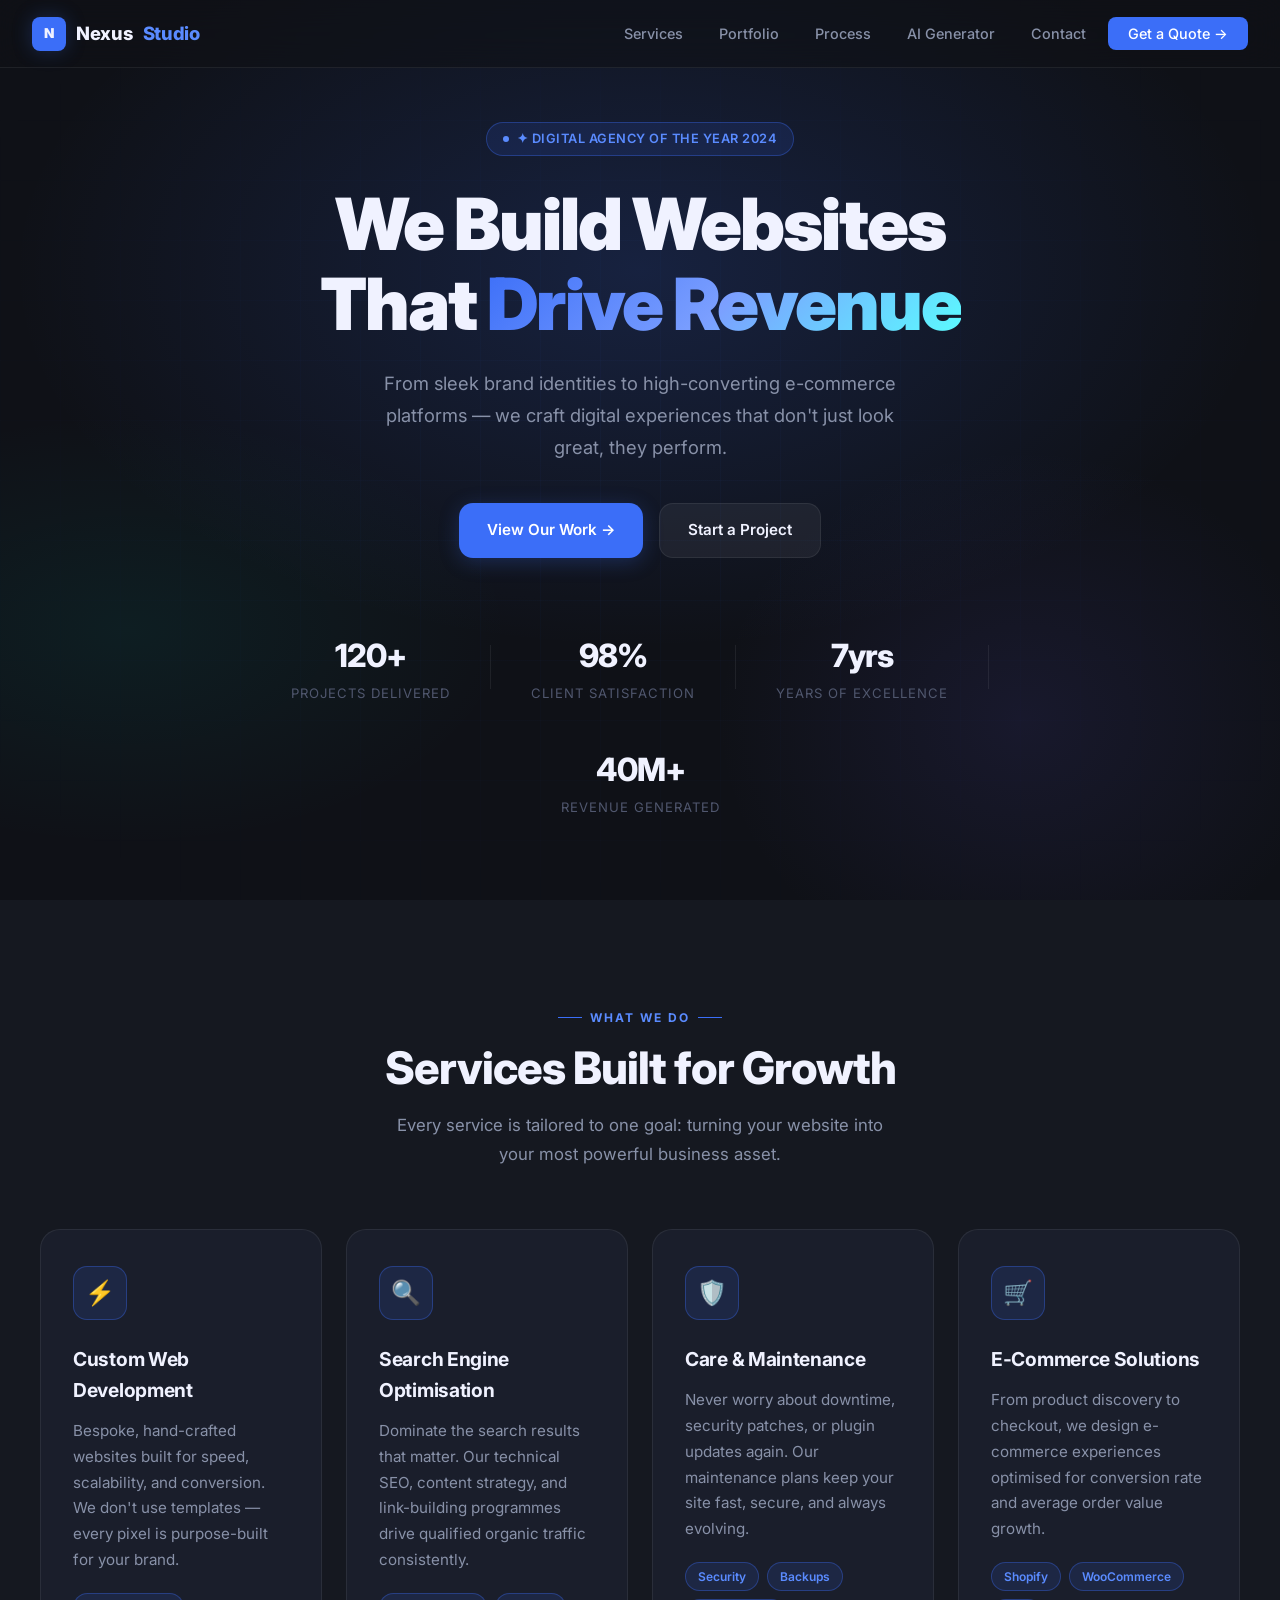
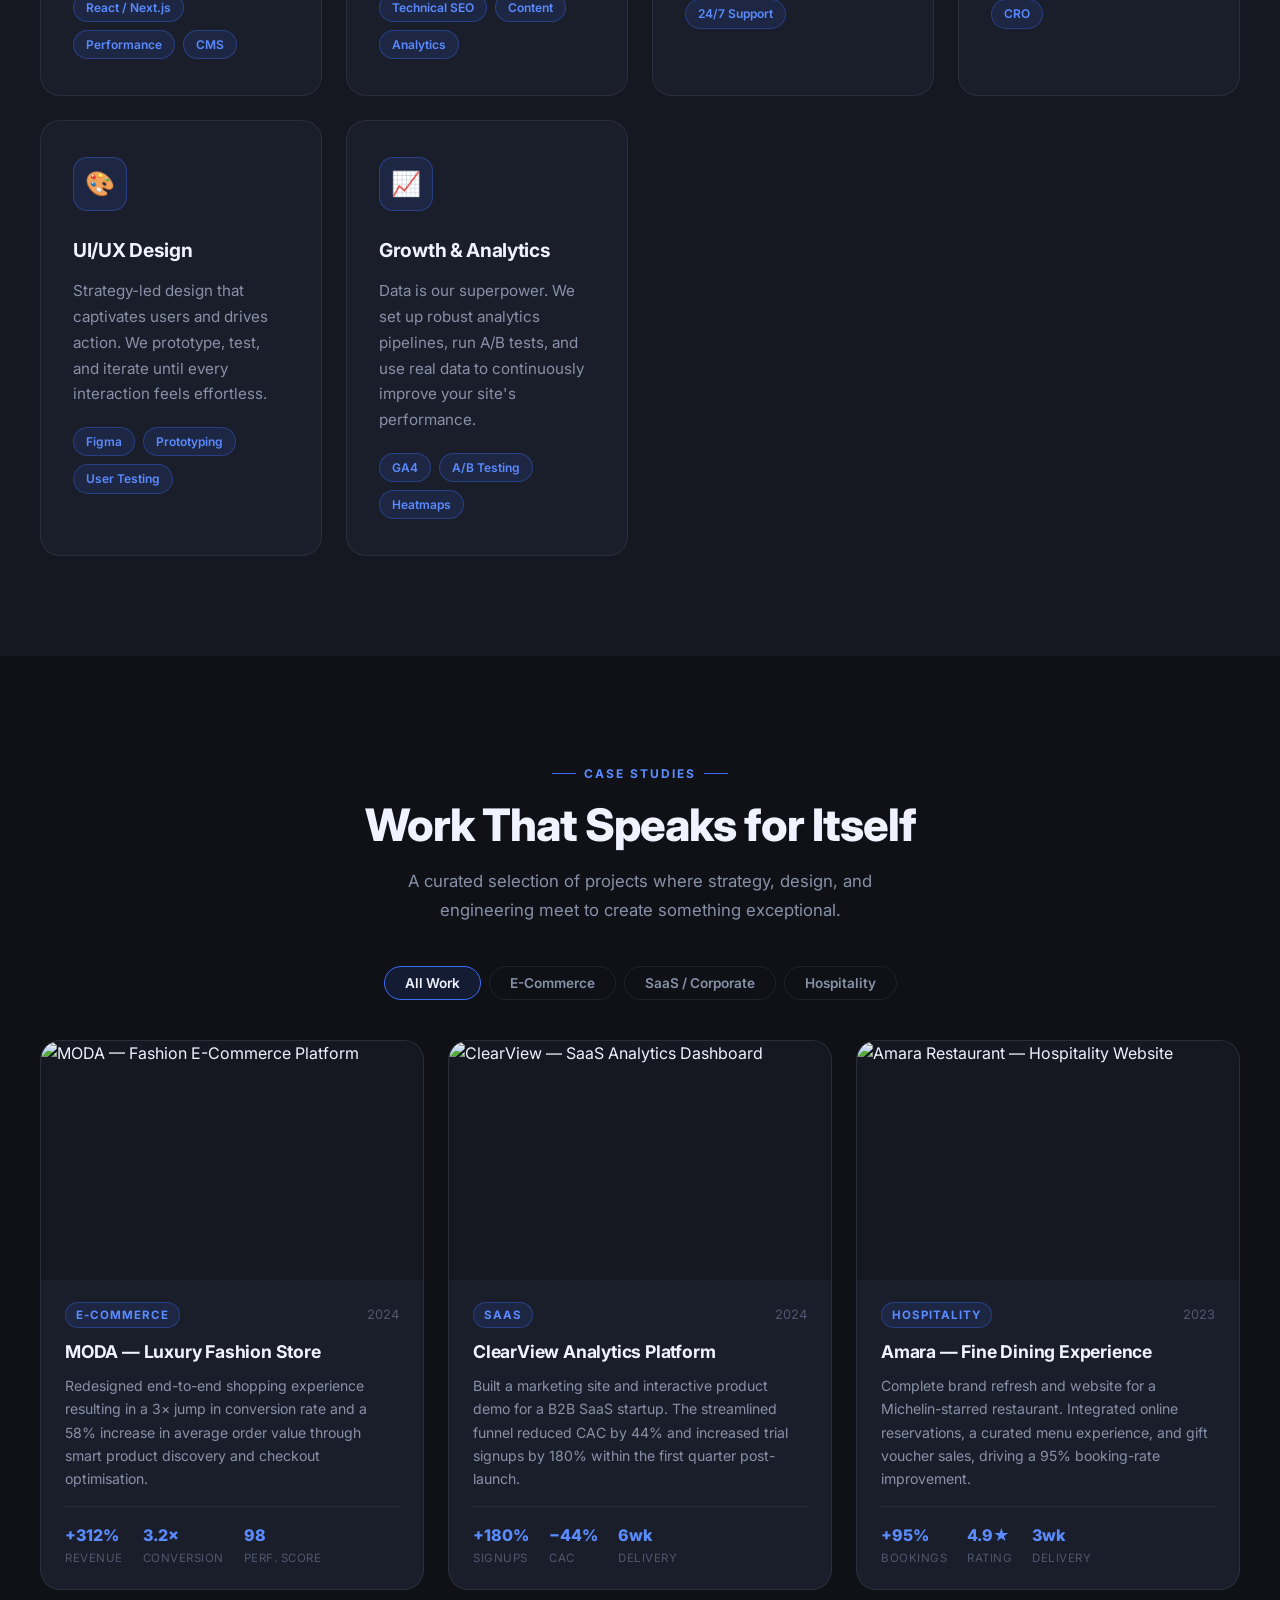
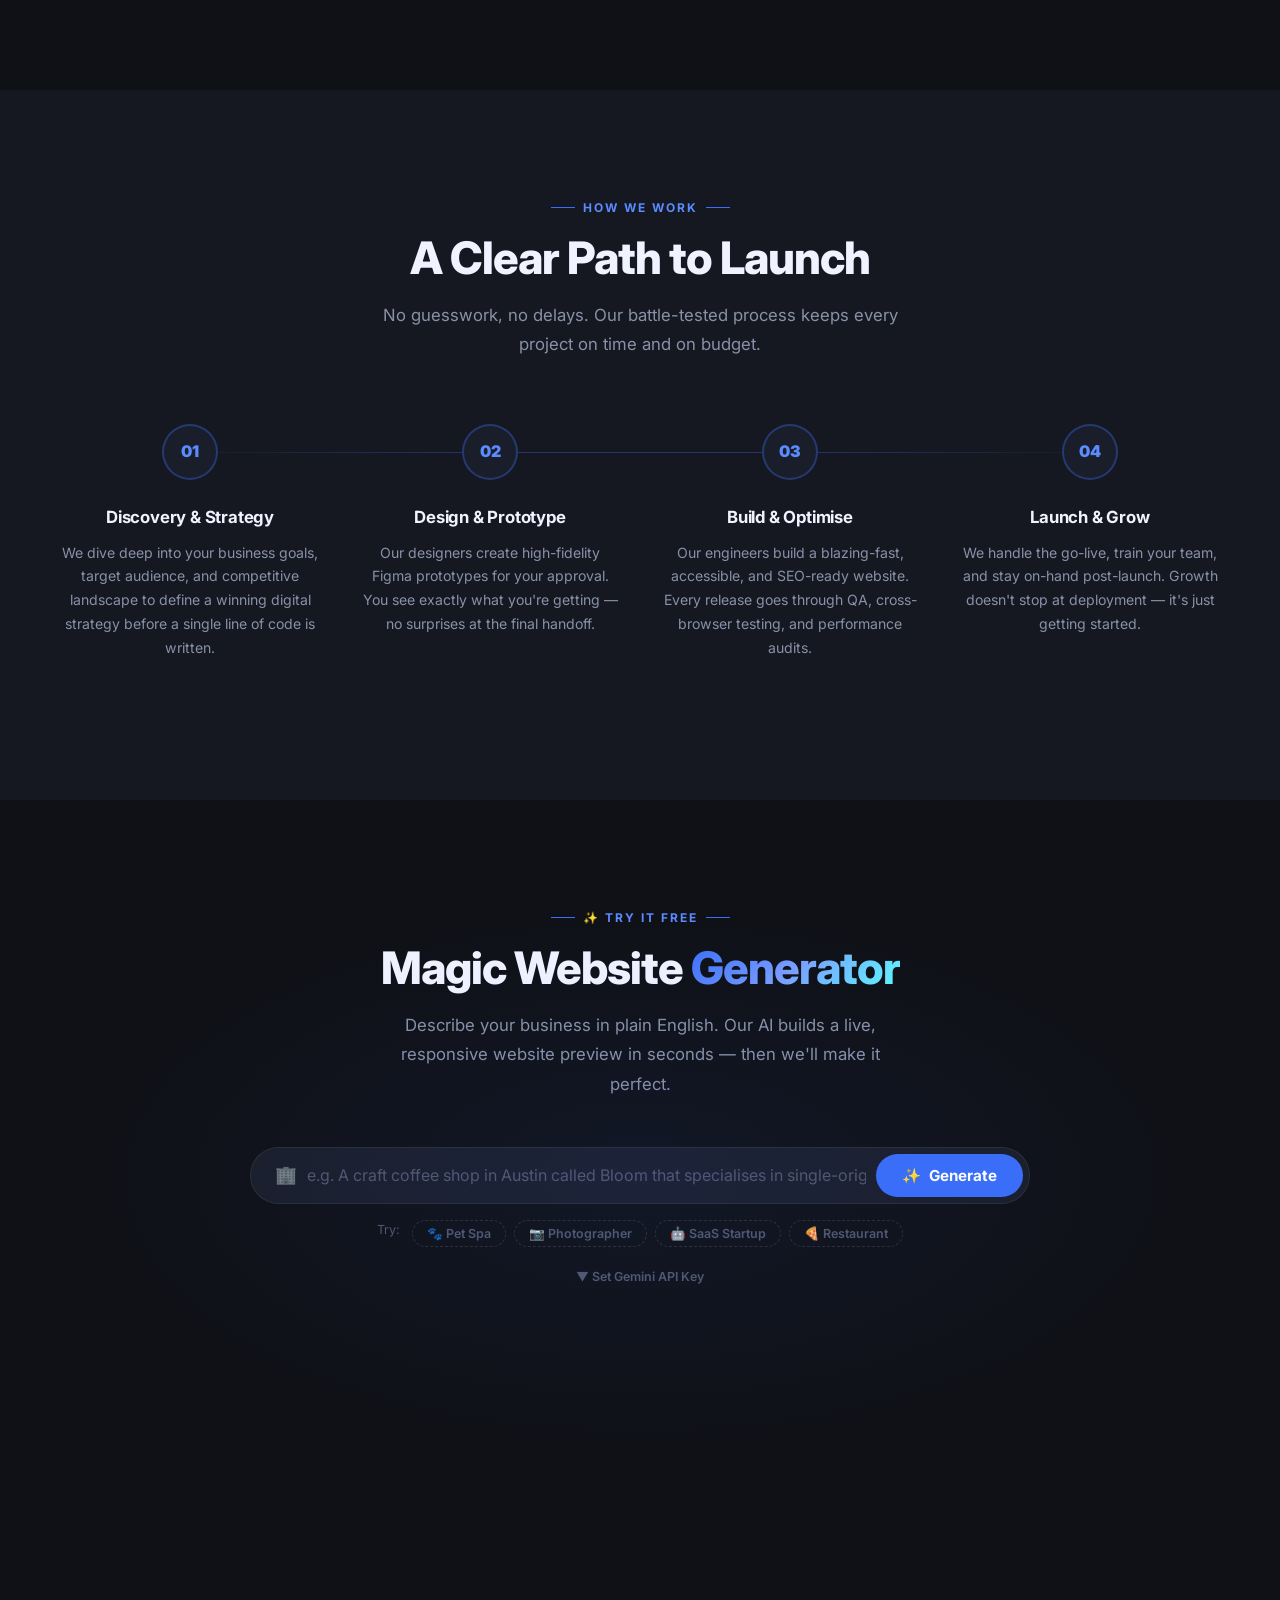
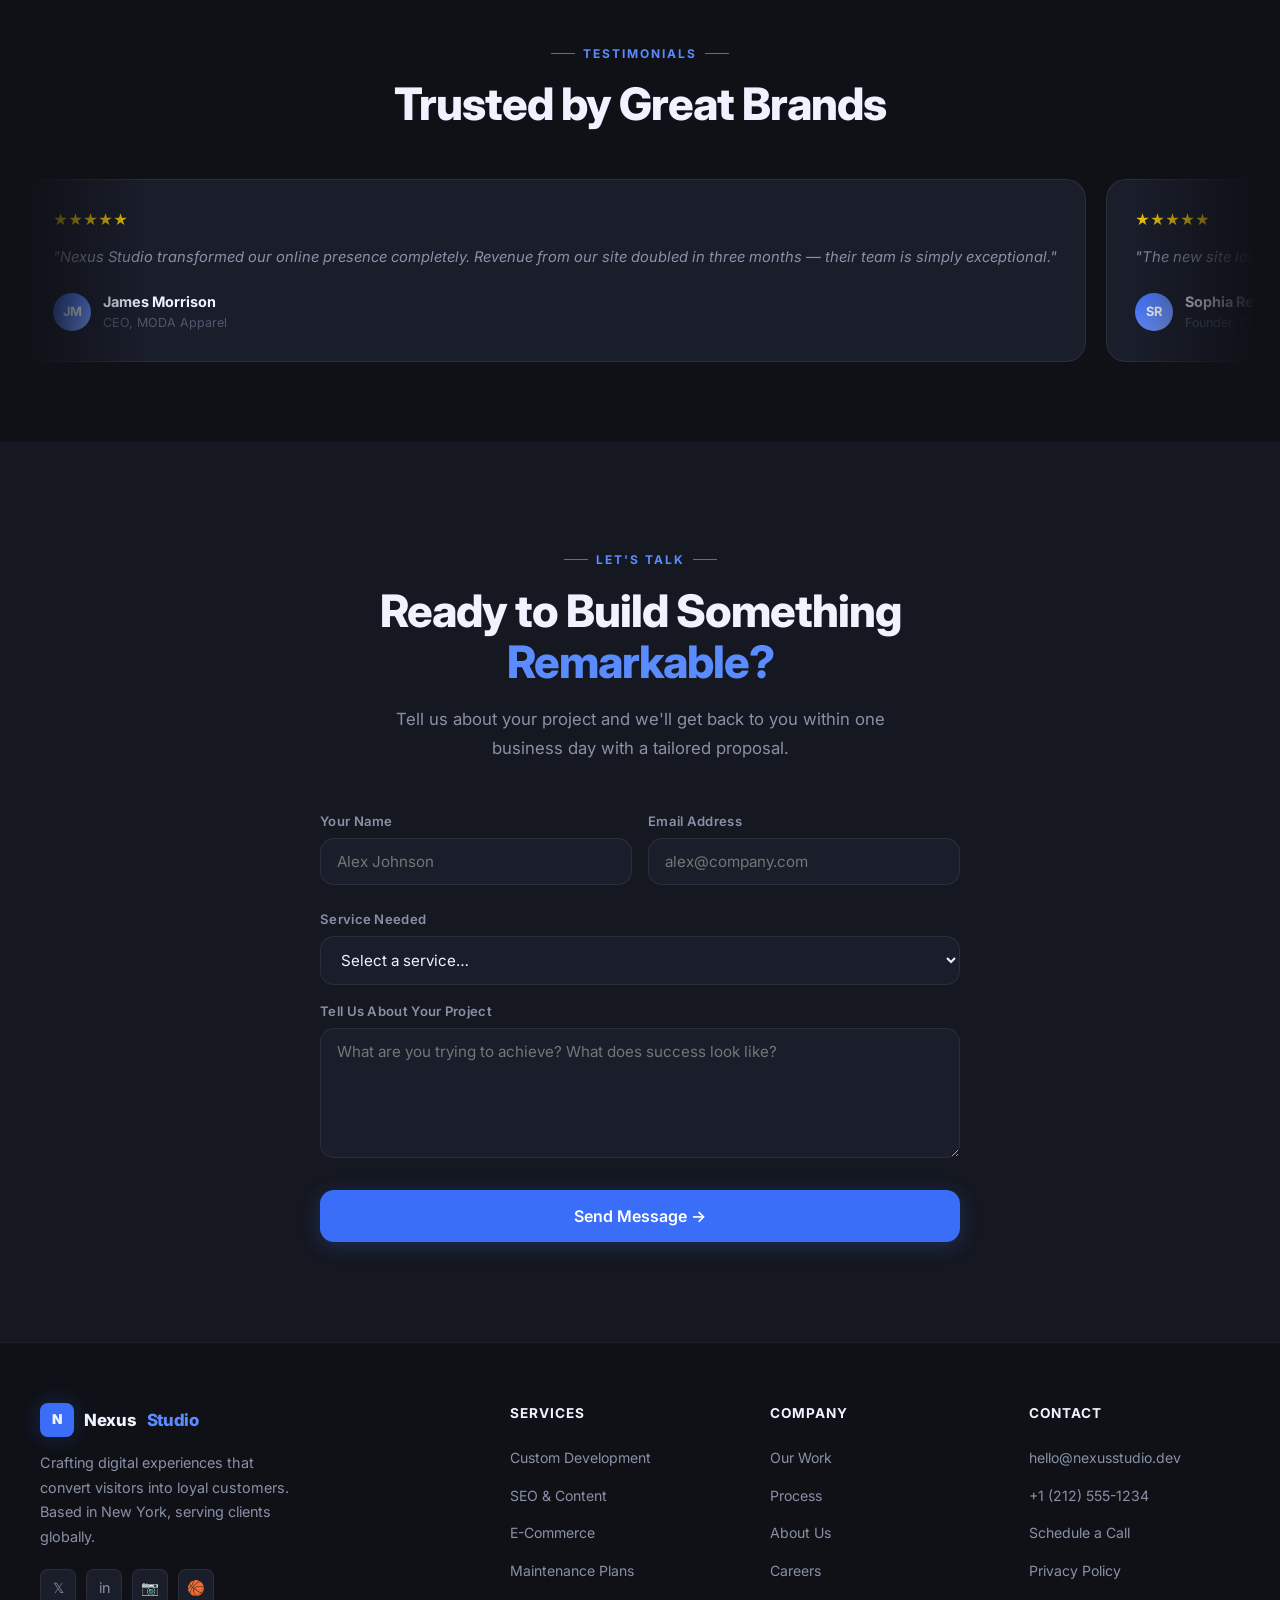
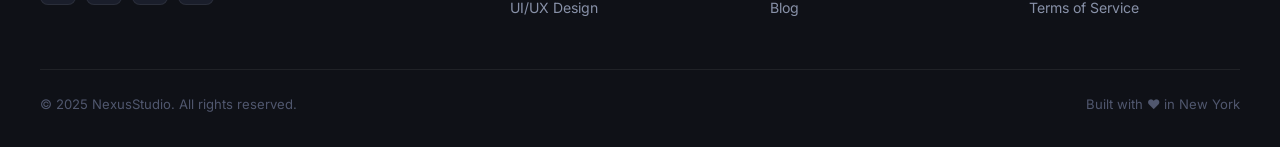
==== index.html @ 27aa884c "added ai for website generation" ====
<!DOCTYPE html>
<html lang="en">

<head>
  <meta charset="UTF-8" />
  <meta name="viewport" content="width=device-width, initial-scale=1.0" />
  <title>Nexus Studio — Premium Web Development Agency</title>
  <meta name="description"
    content="Nexus Studio crafts high-performance websites and digital experiences that convert visitors into customers. Custom development, SEO, and ongoing maintenance." />
  <meta name="keywords" content="web development agency, custom websites, SEO, web design, e-commerce" />
  <link rel="stylesheet" href="styles.css" />
  <link rel="preconnect" href="https://fonts.googleapis.com" />
  <link rel="preconnect" href="https://fonts.gstatic.com" crossorigin />
</head>

<body>

  <!-- ===================== NAVIGATION ===================== -->
  <nav class="nav" id="nav" role="navigation" aria-label="Main navigation">
    <a href="#home" class="nav-logo" aria-label="Nexus Studio — Home">
      <div class="nav-logo-icon">N</div>
      Nexus<span style="color:var(--accent-light)">Studio</span>
    </a>

    <ul class="nav-links" role="menubar">
      <li role="none"><a href="#services" role="menuitem" data-section="services">Services</a></li>
      <li role="none"><a href="#portfolio" role="menuitem" data-section="portfolio">Portfolio</a></li>
      <li role="none"><a href="#process" role="menuitem" data-section="process">Process</a></li>
      <li role="none"><a href="#generator" role="menuitem" data-section="generator">AI Generator</a></li>
      <li role="none"><a href="#contact" role="menuitem" data-section="contact">Contact</a></li>
      <li role="none"><a href="#contact" class="nav-cta" role="menuitem">Get a Quote →</a></li>
    </ul>

    <button class="nav-burger" id="burger" aria-label="Toggle menu" aria-expanded="false">
      <span></span><span></span><span></span>
    </button>
  </nav>

  <!-- ===================== HERO ===================== -->
  <section class="hero" id="home" aria-label="Hero">
    <div class="hero-bg"></div>
    <div class="hero-grid"></div>
    <div class="hero-particles"></div>

    <div class="hero-content">
      <div class="hero-badge">✦ Digital Agency of the Year 2024</div>

      <h1>
        We Build Websites<br>
        That <span class="gradient-text">Drive Revenue</span>
      </h1>

      <p class="hero-sub">
        From sleek brand identities to high-converting e-commerce platforms —
        we craft digital experiences that don't just look great, they perform.
      </p>

      <div class="hero-actions">
        <a href="#portfolio" class="btn btn-primary">View Our Work →</a>
        <a href="#contact" class="btn btn-secondary">Start a Project</a>
      </div>

      <div class="hero-stats">
        <div class="stat">
          <div class="stat-number" data-target="120" data-suffix="+">0+</div>
          <div class="stat-label">Projects Delivered</div>
        </div>
        <div class="stat-divider"></div>
        <div class="stat">
          <div class="stat-number" data-target="98" data-suffix="%">0%</div>
          <div class="stat-label">Client Satisfaction</div>
        </div>
        <div class="stat-divider"></div>
        <div class="stat">
          <div class="stat-number" data-target="7" data-suffix="yrs">0yrs</div>
          <div class="stat-label">Years of Excellence</div>
        </div>
        <div class="stat-divider"></div>
        <div class="stat">
          <div class="stat-number" data-target="40" data-suffix="M+">0M+</div>
          <div class="stat-label">Revenue Generated</div>
        </div>
      </div>
    </div>
  </section>

  <!-- ===================== SERVICES ===================== -->
  <section class="services" id="services" aria-label="Services">
    <div class="container">
      <div class="text-center reveal">
        <div class="section-label">What We Do</div>
        <h2 class="section-title">Services Built for Growth</h2>
        <p class="section-sub">
          Every service is tailored to one goal: turning your website into your most powerful business asset.
        </p>
      </div>

      <div class="services-grid">
        <!-- Service 1 -->
        <article class="service-card reveal reveal-delay-1">
          <div class="service-icon">⚡</div>
          <h3>Custom Web Development</h3>
          <p>
            Bespoke, hand-crafted websites built for speed, scalability, and conversion. We don't use templates — every
            pixel is purpose-built for your brand.
          </p>
          <div class="service-tags">
            <span class="tag">React / Next.js</span>
            <span class="tag">Performance</span>
            <span class="tag">CMS</span>
          </div>
        </article>

        <!-- Service 2 -->
        <article class="service-card reveal reveal-delay-2">
          <div class="service-icon">🔍</div>
          <h3>Search Engine Optimisation</h3>
          <p>
            Dominate the search results that matter. Our technical SEO, content strategy, and link-building programmes
            drive qualified organic traffic consistently.
          </p>
          <div class="service-tags">
            <span class="tag">Technical SEO</span>
            <span class="tag">Content</span>
            <span class="tag">Analytics</span>
          </div>
        </article>

        <!-- Service 3 -->
        <article class="service-card reveal reveal-delay-3">
          <div class="service-icon">🛡️</div>
          <h3>Care &amp; Maintenance</h3>
          <p>
            Never worry about downtime, security patches, or plugin updates again. Our maintenance plans keep your site
            fast, secure, and always evolving.
          </p>
          <div class="service-tags">
            <span class="tag">Security</span>
            <span class="tag">Backups</span>
            <span class="tag">24/7 Support</span>
          </div>
        </article>

        <!-- Service 4 -->
        <article class="service-card reveal reveal-delay-1">
          <div class="service-icon">🛒</div>
          <h3>E-Commerce Solutions</h3>
          <p>
            From product discovery to checkout, we design e-commerce experiences optimised for conversion rate and
            average order value growth.
          </p>
          <div class="service-tags">
            <span class="tag">Shopify</span>
            <span class="tag">WooCommerce</span>
            <span class="tag">CRO</span>
          </div>
        </article>

        <!-- Service 5 -->
        <article class="service-card reveal reveal-delay-2">
          <div class="service-icon">🎨</div>
          <h3>UI/UX Design</h3>
          <p>
            Strategy-led design that captivates users and drives action. We prototype, test, and iterate until every
            interaction feels effortless.
          </p>
          <div class="service-tags">
            <span class="tag">Figma</span>
            <span class="tag">Prototyping</span>
            <span class="tag">User Testing</span>
          </div>
        </article>

        <!-- Service 6 -->
        <article class="service-card reveal reveal-delay-3">
          <div class="service-icon">📈</div>
          <h3>Growth &amp; Analytics</h3>
          <p>
            Data is our superpower. We set up robust analytics pipelines, run A/B tests, and use real data to
            continuously improve your site's performance.
          </p>
          <div class="service-tags">
            <span class="tag">GA4</span>
            <span class="tag">A/B Testing</span>
            <span class="tag">Heatmaps</span>
          </div>
        </article>
      </div>
    </div>
  </section>

  <!-- ===================== PORTFOLIO ===================== -->
  <section class="portfolio" id="portfolio" aria-label="Portfolio">
    <div class="container">
      <div class="text-center reveal">
        <div class="section-label">Case Studies</div>
        <h2 class="section-title">Work That Speaks for Itself</h2>
        <p class="section-sub">
          A curated selection of projects where strategy, design, and engineering meet to create something exceptional.
        </p>
      </div>

      <div class="portfolio-filter reveal">
        <button class="filter-btn active" data-filter="all" id="filter-all">All Work</button>
        <button class="filter-btn" data-filter="ecommerce" id="filter-ecommerce">E-Commerce</button>
        <button class="filter-btn" data-filter="saas" id="filter-saas">SaaS / Corporate</button>
        <button class="filter-btn" data-filter="hospitality" id="filter-hospitality">Hospitality</button>
      </div>

      <div class="portfolio-grid">
        <!-- Card 1 -->
        <article class="portfolio-card reveal reveal-delay-1" data-category="ecommerce">
          <div class="portfolio-img">
            <img
              src="C:/Users/Sagarika Gupta/.gemini/antigravity/brain/c203d197-85a7-4f26-b6a1-69679d021f63/portfolio_ecommerce_1771621482783.png"
              alt="MODA — Fashion E-Commerce Platform" loading="lazy" />
            <div class="portfolio-overlay">
              <div class="portfolio-overlay-content">
                <div class="overlay-category">E-Commerce</div>
                <div class="overlay-title">MODA — Luxury Fashion Store</div>
              </div>
            </div>
          </div>
          <div class="portfolio-body">
            <div class="portfolio-meta">
              <span class="portfolio-category-badge">E-Commerce</span>
              <span class="portfolio-year">2024</span>
            </div>
            <h3>MODA — Luxury Fashion Store</h3>
            <p>Redesigned end-to-end shopping experience resulting in a 3× jump in conversion rate and a 58% increase in
              average order value through smart product discovery and checkout optimisation.</p>
            <div class="portfolio-stats">
              <div class="pstat">
                <div class="pstat-num">+312%</div>
                <div class="pstat-label">Revenue</div>
              </div>
              <div class="pstat">
                <div class="pstat-num">3.2×</div>
                <div class="pstat-label">Conversion</div>
              </div>
              <div class="pstat">
                <div class="pstat-num">98</div>
                <div class="pstat-label">Perf. Score</div>
              </div>
            </div>
          </div>
        </article>

        <!-- Card 2 -->
        <article class="portfolio-card reveal reveal-delay-2" data-category="saas">
          <div class="portfolio-img">
            <img
              src="C:/Users/Sagarika Gupta/.gemini/antigravity/brain/c203d197-85a7-4f26-b6a1-69679d021f63/portfolio_saas_1771621497745.png"
              alt="ClearView — SaaS Analytics Dashboard" loading="lazy" />
            <div class="portfolio-overlay">
              <div class="portfolio-overlay-content">
                <div class="overlay-category">SaaS</div>
                <div class="overlay-title">ClearView Analytics Platform</div>
              </div>
            </div>
          </div>
          <div class="portfolio-body">
            <div class="portfolio-meta">
              <span class="portfolio-category-badge">SaaS</span>
              <span class="portfolio-year">2024</span>
            </div>
            <h3>ClearView Analytics Platform</h3>
            <p>Built a marketing site and interactive product demo for a B2B SaaS startup. The streamlined funnel
              reduced CAC by 44% and increased trial signups by 180% within the first quarter post-launch.</p>
            <div class="portfolio-stats">
              <div class="pstat">
                <div class="pstat-num">+180%</div>
                <div class="pstat-label">Signups</div>
              </div>
              <div class="pstat">
                <div class="pstat-num">−44%</div>
                <div class="pstat-label">CAC</div>
              </div>
              <div class="pstat">
                <div class="pstat-num">6wk</div>
                <div class="pstat-label">Delivery</div>
              </div>
            </div>
          </div>
        </article>

        <!-- Card 3 -->
        <article class="portfolio-card reveal reveal-delay-3" data-category="hospitality">
          <div class="portfolio-img">
            <img
              src="C:/Users/Sagarika Gupta/.gemini/antigravity/brain/c203d197-85a7-4f26-b6a1-69679d021f63/portfolio_hospitality_1771621516865.png"
              alt="Amara Restaurant — Hospitality Website" loading="lazy" />
            <div class="portfolio-overlay">
              <div class="portfolio-overlay-content">
                <div class="overlay-category">Hospitality</div>
                <div class="overlay-title">Amara — Fine Dining Experience</div>
              </div>
            </div>
          </div>
          <div class="portfolio-body">
            <div class="portfolio-meta">
              <span class="portfolio-category-badge">Hospitality</span>
              <span class="portfolio-year">2023</span>
            </div>
            <h3>Amara — Fine Dining Experience</h3>
            <p>Complete brand refresh and website for a Michelin-starred restaurant. Integrated online reservations, a
              curated menu experience, and gift voucher sales, driving a 95% booking-rate improvement.</p>
            <div class="portfolio-stats">
              <div class="pstat">
                <div class="pstat-num">+95%</div>
                <div class="pstat-label">Bookings</div>
              </div>
              <div class="pstat">
                <div class="pstat-num">4.9★</div>
                <div class="pstat-label">Rating</div>
              </div>
              <div class="pstat">
                <div class="pstat-num">3wk</div>
                <div class="pstat-label">Delivery</div>
              </div>
            </div>
          </div>
        </article>
      </div>
    </div>
  </section>

  <!-- ===================== PROCESS ===================== -->
  <section class="process" id="process" aria-label="Our Process">
    <div class="container">
      <div class="text-center reveal">
        <div class="section-label">How We Work</div>
        <h2 class="section-title">A Clear Path to Launch</h2>
        <p class="section-sub">
          No guesswork, no delays. Our battle-tested process keeps every project on time and on budget.
        </p>
      </div>

      <div class="process-timeline">
        <div class="process-step reveal reveal-delay-1">
          <div class="step-number">01</div>
          <h3>Discovery &amp; Strategy</h3>
          <p>We dive deep into your business goals, target audience, and competitive landscape to define a winning
            digital strategy before a single line of code is written.</p>
        </div>

        <div class="process-step reveal reveal-delay-2">
          <div class="step-number">02</div>
          <h3>Design &amp; Prototype</h3>
          <p>Our designers create high-fidelity Figma prototypes for your approval. You see exactly what you're getting
            — no surprises at the final handoff.</p>
        </div>

        <div class="process-step reveal reveal-delay-3">
          <div class="step-number">03</div>
          <h3>Build &amp; Optimise</h3>
          <p>Our engineers build a blazing-fast, accessible, and SEO-ready website. Every release goes through QA,
            cross-browser testing, and performance audits.</p>
        </div>

        <div class="process-step reveal reveal-delay-4">
          <div class="step-number">04</div>
          <h3>Launch &amp; Grow</h3>
          <p>We handle the go-live, train your team, and stay on-hand post-launch. Growth doesn't stop at deployment —
            it's just getting started.</p>
        </div>
      </div>
    </div>
  </section>

  <!-- ===================== MAGIC WEBSITE GENERATOR ===================== -->
  <section class="generator" id="generator" aria-label="Magic Website Generator">
    <div class="container">

      <!-- Header -->
      <div class="gen-header reveal">
        <div class="section-label">✨ Try It Free</div>
        <h2 class="section-title">Magic Website <em>Generator</em></h2>
        <p class="section-sub" style="margin:0 auto;">
          Describe your business in plain English. Our AI builds a live, responsive website preview in seconds — then
          we'll make it perfect.
        </p>
      </div>

      <!-- Search bar -->
      <div class="gen-bar-wrap reveal">
        <div class="gen-bar">
          <span class="gen-bar-icon">🏢</span>
          <input type="text" id="gen-desc"
            placeholder="e.g. A craft coffee shop in Austin called Bloom that specialises in single-origin espresso…"
            autocomplete="off" maxlength="400" aria-label="Business description" />
          <button id="gen-btn" aria-label="Generate website">
            <span>✨</span> Generate
          </button>
        </div>
      </div>

      <!-- Example prompts -->
      <div class="gen-examples reveal">
        <span style="font-size:0.78rem;color:var(--text-muted);margin-right:4px;">Try:</span>
        <button class="gen-example"
          data-prompt="A luxury pet spa in New York called Pawsome — grooming, daycare, and wellness for dogs">🐾 Pet
          Spa</button>
        <button class="gen-example"
          data-prompt="A freelance photographer named Lena Harlow specialising in editorial and wedding photography">📷
          Photographer</button>
        <button class="gen-example"
          data-prompt="An AI SaaS startup called Nexora that automates invoice processing for accounting firms">🤖 SaaS
          Startup</button>
        <button class="gen-example"
          data-prompt="A family-owned Italian restaurant called La Stella in Chicago with a wood-fired oven">🍕
          Restaurant</button>
      </div>

      <!-- Status -->
      <p class="gen-status" id="gen-status" role="alert"></p>

      <!-- API key (collapsible) -->
      <div class="gen-key-wrap reveal">
        <button id="gen-key-toggle">▼ Set Gemini API Key</button>
        <div id="gen-key-row" role="group" aria-label="API key settings">
          <label for="gen-api-key">🔑 Key:</label>
          <input type="password" id="gen-api-key" placeholder="AIza…" autocomplete="off" spellcheck="false" />
          <button id="gen-key-eye" aria-label="Toggle key visibility" title="Show / hide key">👁️</button>
          <a href="https://aistudio.google.com/app/apikey" target="_blank" rel="noopener" class="gen-key-link">Get free
            key →</a>
        </div>
      </div>

      <!-- Live preview -->
      <div id="gen-preview-wrap">
        <!-- Browser chrome bar -->
        <div class="gen-browser-chrome">
          <div class="gen-chrome-dots">
            <span></span><span></span><span></span>
          </div>
          <div class="gen-chrome-bar" id="gen-chrome-url">ai-preview.nexusstudio.dev</div>
          <div class="gen-chrome-badge">AI Live Preview</div>
        </div>
        <!-- Shimmer skeleton -->
        <div class="gen-shimmer"></div>
        <!-- Actual iframe -->
        <iframe id="gen-iframe" title="AI Generated Website Preview" sandbox="allow-scripts allow-same-origin"
          loading="lazy"></iframe>
      </div>

      <!-- Professional Polish CTA -->
      <div id="gen-polish-card" role="complementary" aria-label="Professional Polish offer">
        <div class="gen-polish-sparkle">🚀</div>
        <div class="gen-polish-text">
          <h3>Love the concept? Let's make it real.</h3>
          <p>Our team will turn this AI sketch into a blazing-fast, fully custom website — pixel-perfect, SEO-optimised,
            and built to convert.</p>
        </div>
        <a href="#contact" class="btn btn-primary" style="flex-shrink:0;">Professional Polish →</a>
      </div>

    </div>
  </section>

  <!-- ===================== TESTIMONIALS ===================== -->
  <section class="testimonials" aria-label="Client Testimonials">
    <div class="container">
      <div class="text-center reveal" style="margin-bottom: 48px;">
        <div class="section-label">Testimonials</div>
        <h2 class="section-title">Trusted by Great Brands</h2>
      </div>
    </div>

    <div class="testimonial-track-wrap">
      <div class="testimonial-track">

        <div class="testimonial-item">
          <div class="testimonial-stars">★★★★★</div>
          <blockquote>"Nexus Studio transformed our online presence completely. Revenue from our site doubled in three
            months — their team is simply exceptional."</blockquote>
          <div class="testimonial-author">
            <div class="author-avatar">JM</div>
            <div>
              <div class="author-name">James Morrison</div>
              <div class="author-role">CEO, MODA Apparel</div>
            </div>
          </div>
        </div>

        <div class="testimonial-item">
          <div class="testimonial-stars">★★★★★</div>
          <blockquote>"The new site launched on time, under budget, and immediately outperformed every competitor in our
            niche. I can't recommend them enough."</blockquote>
          <div class="testimonial-author">
            <div class="author-avatar">SR</div>
            <div>
              <div class="author-name">Sophia Reyes</div>
              <div class="author-role">Founder, ClearView Analytics</div>
            </div>
          </div>
        </div>

        <div class="testimonial-item">
          <div class="testimonial-stars">★★★★★</div>
          <blockquote>"Our bookings went through the roof after the redesign. Guests constantly compliment how beautiful
            and easy to use our website is."</blockquote>
          <div class="testimonial-author">
            <div class="author-avatar">AL</div>
            <div>
              <div class="author-name">Antoine Laurent</div>
              <div class="author-role">Owner, Amara Restaurant</div>
            </div>
          </div>
        </div>

        <div class="testimonial-item">
          <div class="testimonial-stars">★★★★★</div>
          <blockquote>"Their SEO work alone has generated over $200k in organic revenue. And their maintenance team
            means I sleep soundly knowing nothing will break."</blockquote>
          <div class="testimonial-author">
            <div class="author-avatar">PK</div>
            <div>
              <div class="author-name">Priya Kapoor</div>
              <div class="author-role">Director, Kapoor &amp; Co.</div>
            </div>
          </div>
        </div>

        <div class="testimonial-item">
          <div class="testimonial-stars">★★★★★</div>
          <blockquote>"Working with Nexus was the best investment we've made. The process was smooth, the team
            communicative, and the results speak for themselves."</blockquote>
          <div class="testimonial-author">
            <div class="author-avatar">TC</div>
            <div>
              <div class="author-name">Thomas Chen</div>
              <div class="author-role">CMO, Vertex SaaS</div>
            </div>
          </div>
        </div>

        <!-- Duplicate for seamless loop -->
        <div class="testimonial-item">
          <div class="testimonial-stars">★★★★★</div>
          <blockquote>"Nexus Studio transformed our online presence completely. Revenue from our site doubled in three
            months — their team is simply exceptional."</blockquote>
          <div class="testimonial-author">
            <div class="author-avatar">JM</div>
            <div>
              <div class="author-name">James Morrison</div>
              <div class="author-role">CEO, MODA Apparel</div>
            </div>
          </div>
        </div>

        <div class="testimonial-item">
          <div class="testimonial-stars">★★★★★</div>
          <blockquote>"The new site launched on time, under budget, and immediately outperformed every competitor in our
            niche. I can't recommend them enough."</blockquote>
          <div class="testimonial-author">
            <div class="author-avatar">SR</div>
            <div>
              <div class="author-name">Sophia Reyes</div>
              <div class="author-role">Founder, ClearView Analytics</div>
            </div>
          </div>
        </div>

        <div class="testimonial-item">
          <div class="testimonial-stars">★★★★★</div>
          <blockquote>"Our bookings went through the roof after the redesign. Guests constantly compliment how beautiful
            and easy to use our website is."</blockquote>
          <div class="testimonial-author">
            <div class="author-avatar">AL</div>
            <div>
              <div class="author-name">Antoine Laurent</div>
              <div class="author-role">Owner, Amara Restaurant</div>
            </div>
          </div>
        </div>

        <div class="testimonial-item">
          <div class="testimonial-stars">★★★★★</div>
          <blockquote>"Their SEO work alone has generated over $200k in organic revenue. And their maintenance team
            means I sleep soundly knowing nothing will break."</blockquote>
          <div class="testimonial-author">
            <div class="author-avatar">PK</div>
            <div>
              <div class="author-name">Priya Kapoor</div>
              <div class="author-role">Director, Kapoor &amp; Co.</div>
            </div>
          </div>
        </div>

        <div class="testimonial-item">
          <div class="testimonial-stars">★★★★★</div>
          <blockquote>"Working with Nexus was the best investment we've made. The process was smooth, the team
            communicative, and the results speak for themselves."</blockquote>
          <div class="testimonial-author">
            <div class="author-avatar">TC</div>
            <div>
              <div class="author-name">Thomas Chen</div>
              <div class="author-role">CMO, Vertex SaaS</div>
            </div>
          </div>
        </div>

      </div>
    </div>
  </section>

  <!-- ===================== CONTACT ===================== -->
  <section class="contact" id="contact" aria-label="Contact">
    <div class="container">
      <div class="contact-inner">
        <div class="reveal">
          <div class="section-label" style="justify-content: center;">Let's Talk</div>
          <h2 class="section-title">Ready to Build Something<br><span
              style="color:var(--accent-light)">Remarkable?</span></h2>
          <p class="section-sub" style="margin: 0 auto;">
            Tell us about your project and we'll get back to you within one business day with a tailored proposal.
          </p>
        </div>

        <form class="contact-form reveal" id="contactForm" novalidate>
          <div class="form-row">
            <div class="form-group">
              <label for="fname">Your Name</label>
              <input type="text" id="fname" name="name" placeholder="Alex Johnson" autocomplete="name" />
              <span class="form-error-msg"></span>
            </div>
            <div class="form-group">
              <label for="femail">Email Address</label>
              <input type="email" id="femail" name="email" placeholder="alex@company.com" autocomplete="email" />
              <span class="form-error-msg"></span>
            </div>
          </div>

          <div class="form-group">
            <label for="fservice">Service Needed</label>
            <select id="fservice" name="service">
              <option value="">Select a service…</option>
              <option value="custom">Custom Web Development</option>
              <option value="seo">SEO &amp; Content</option>
              <option value="ecommerce">E-Commerce</option>
              <option value="maintenance">Care &amp; Maintenance</option>
              <option value="design">UI/UX Design</option>
              <option value="other">Other / Not Sure</option>
            </select>
          </div>

          <div class="form-group">
            <label for="fmessage">Tell Us About Your Project</label>
            <textarea id="fmessage" name="message"
              placeholder="What are you trying to achieve? What does success look like?"></textarea>
            <span class="form-error-msg"></span>
          </div>

          <div class="form-submit">
            <button type="submit" class="btn btn-primary" id="submitBtn">Send Message →</button>
          </div>
        </form>
      </div>
    </div>
  </section>

  <!-- ===================== FOOTER ===================== -->
  <footer aria-label="Site footer">
    <div class="footer-inner">
      <div class="footer-brand">
        <a href="#home" class="nav-logo" style="font-size:1.05rem;">
          <div class="nav-logo-icon">N</div>
          Nexus<span style="color:var(--accent-light)">Studio</span>
        </a>
        <p>Crafting digital experiences that convert visitors into loyal customers. Based in New York, serving clients
          globally.</p>
        <div class="social-links">
          <a href="#" class="social-btn" aria-label="Twitter">𝕏</a>
          <a href="#" class="social-btn" aria-label="LinkedIn">in</a>
          <a href="#" class="social-btn" aria-label="Instagram">📷</a>
          <a href="#" class="social-btn" aria-label="Dribbble">🏀</a>
        </div>
      </div>

      <div class="footer-col">
        <h4>Services</h4>
        <ul>
          <li><a href="#services">Custom Development</a></li>
          <li><a href="#services">SEO &amp; Content</a></li>
          <li><a href="#services">E-Commerce</a></li>
          <li><a href="#services">Maintenance Plans</a></li>
          <li><a href="#services">UI/UX Design</a></li>
        </ul>
      </div>

      <div class="footer-col">
        <h4>Company</h4>
        <ul>
          <li><a href="#portfolio">Our Work</a></li>
          <li><a href="#process">Process</a></li>
          <li><a href="#">About Us</a></li>
          <li><a href="#">Careers</a></li>
          <li><a href="#">Blog</a></li>
        </ul>
      </div>

      <div class="footer-col">
        <h4>Contact</h4>
        <ul>
          <li><a href="mailto:hello@nexusstudio.dev">hello@nexusstudio.dev</a></li>
          <li><a href="tel:+12125551234">+1 (212) 555-1234</a></li>
          <li><a href="#">Schedule a Call</a></li>
          <li><a href="#">Privacy Policy</a></li>
          <li><a href="#">Terms of Service</a></li>
        </ul>
      </div>
    </div>

    <div class="footer-bottom">
      <span>© 2025 NexusStudio. All rights reserved.</span>
      <span>Built with ❤️ in New York</span>
    </div>
  </footer>

  <!-- Toast notification -->
  <div class="toast" id="toast" role="status" aria-live="polite"></div>

  <script src="script.js" defer></script>
  <script src="generator.js" defer></script>
</body>

</html>
---- styles.css ----
/* ===========================
   DESIGN TOKENS
   =========================== */
@import url('https://fonts.googleapis.com/css2?family=Inter:wght@300;400;500;600;700;800;900&display=swap');

:root {
  --bg-primary: #0F1117;
  --bg-secondary: #151820;
  --bg-card: #1A1E2B;
  --bg-card-hover: #1F2435;
  --accent: #3B6EF8;
  --accent-light: #5A8BFF;
  --accent-glow: rgba(59, 110, 248, 0.25);
  --accent-dim: rgba(59, 110, 248, 0.12);
  --text-primary: #F0F2FF;
  --text-secondary: #8891A8;
  --text-muted: #50576E;
  --border: rgba(255, 255, 255, 0.07);
  --border-accent: rgba(59, 110, 248, 0.35);
  --radius-sm: 8px;
  --radius-md: 14px;
  --radius-lg: 20px;
  --radius-xl: 28px;
  --shadow-card: 0 4px 30px rgba(0, 0, 0, 0.4);
  --shadow-accent: 0 0 40px rgba(59, 110, 248, 0.2);
  --transition: 0.35s cubic-bezier(0.4, 0, 0.2, 1);
  --font: 'Inter', sans-serif;
  --max-w: 1200px;
}

/* ===========================
   RESET & BASE
   =========================== */
*,
*::before,
*::after {
  box-sizing: border-box;
  margin: 0;
  padding: 0;
}

html {
  scroll-behavior: smooth;
  font-size: 16px;
}

body {
  font-family: var(--font);
  background: var(--bg-primary);
  color: var(--text-primary);
  line-height: 1.6;
  overflow-x: hidden;
}

a {
  text-decoration: none;
  color: inherit;
}

img {
  display: block;
  width: 100%;
}

ul {
  list-style: none;
}

section {
  padding: 100px 24px;
}

.container {
  width: 100%;
  max-width: var(--max-w);
  margin: 0 auto;
}

/* ===========================
   SCROLL REVEAL
   =========================== */
.reveal {
  opacity: 0;
  transform: translateY(36px);
  transition: opacity 0.7s ease, transform 0.7s ease;
}

.reveal.visible {
  opacity: 1;
  transform: none;
}

.reveal-delay-1 {
  transition-delay: 0.1s;
}

.reveal-delay-2 {
  transition-delay: 0.2s;
}

.reveal-delay-3 {
  transition-delay: 0.3s;
}

.reveal-delay-4 {
  transition-delay: 0.4s;
}

/* ===========================
   NAVIGATION
   =========================== */
.nav {
  position: fixed;
  top: 0;
  left: 0;
  right: 0;
  z-index: 1000;
  padding: 0 32px;
  height: 68px;
  display: flex;
  align-items: center;
  justify-content: space-between;
  background: rgba(15, 17, 23, 0.6);
  backdrop-filter: blur(18px);
  -webkit-backdrop-filter: blur(18px);
  border-bottom: 1px solid var(--border);
  transition: background var(--transition);
}

.nav.scrolled {
  background: rgba(15, 17, 23, 0.92);
}

.nav-logo {
  display: flex;
  align-items: center;
  gap: 10px;
  font-weight: 800;
  font-size: 1.15rem;
  letter-spacing: -0.3px;
}

.nav-logo-icon {
  width: 34px;
  height: 34px;
  background: var(--accent);
  border-radius: var(--radius-sm);
  display: flex;
  align-items: center;
  justify-content: center;
  font-size: 0.85rem;
  font-weight: 900;
  box-shadow: 0 0 20px var(--accent-glow);
}

.nav-links {
  display: flex;
  align-items: center;
  gap: 8px;
}

.nav-links a {
  color: var(--text-secondary);
  font-size: 0.9rem;
  font-weight: 500;
  padding: 7px 14px;
  border-radius: var(--radius-sm);
  transition: color var(--transition), background var(--transition);
}

.nav-links a:hover,
.nav-links a.active {
  color: var(--text-primary);
  background: rgba(255, 255, 255, 0.06);
}

.nav-cta {
  background: var(--accent) !important;
  color: #fff !important;
  padding: 8px 20px !important;
  border-radius: var(--radius-sm) !important;
  transition: box-shadow var(--transition), transform var(--transition) !important;
}

.nav-cta:hover {
  box-shadow: 0 0 24px var(--accent-glow) !important;
  transform: translateY(-1px) !important;
  background: var(--accent-light) !important;
}

.nav-burger {
  display: none;
  flex-direction: column;
  gap: 5px;
  cursor: pointer;
  padding: 4px;
}

.nav-burger span {
  width: 24px;
  height: 2px;
  background: var(--text-primary);
  border-radius: 2px;
  transition: var(--transition);
}

/* ===========================
   HERO
   =========================== */
.hero {
  min-height: 100vh;
  display: flex;
  align-items: center;
  justify-content: center;
  text-align: center;
  padding: 120px 24px 80px;
  position: relative;
  overflow: hidden;
}

.hero-bg {
  position: absolute;
  inset: 0;
  z-index: 0;
  background: radial-gradient(ellipse 70% 60% at 50% 30%, rgba(59, 110, 248, 0.18) 0%, transparent 70%),
    radial-gradient(ellipse 40% 50% at 80% 80%, rgba(90, 80, 200, 0.12) 0%, transparent 60%),
    radial-gradient(ellipse 50% 40% at 10% 70%, rgba(0, 200, 180, 0.07) 0%, transparent 60%),
    var(--bg-primary);
}

.hero-grid {
  position: absolute;
  inset: 0;
  background-image:
    linear-gradient(rgba(59, 110, 248, 0.04) 1px, transparent 1px),
    linear-gradient(90deg, rgba(59, 110, 248, 0.04) 1px, transparent 1px);
  background-size: 60px 60px;
  mask-image: radial-gradient(ellipse 80% 80% at 50% 50%, black 0%, transparent 80%);
}

.hero-particles {
  position: absolute;
  inset: 0;
  overflow: hidden;
  pointer-events: none;
}

.particle {
  position: absolute;
  border-radius: 50%;
  background: var(--accent);
  animation: floatParticle linear infinite;
  opacity: 0;
}

@keyframes floatParticle {
  0% {
    opacity: 0;
    transform: translateY(0) scale(0);
  }

  10% {
    opacity: 0.6;
  }

  90% {
    opacity: 0.3;
  }

  100% {
    opacity: 0;
    transform: translateY(-120vh) scale(1.2);
  }
}

.hero-badge {
  display: inline-flex;
  align-items: center;
  gap: 8px;
  background: var(--accent-dim);
  border: 1px solid var(--border-accent);
  color: var(--accent-light);
  font-size: 0.8rem;
  font-weight: 600;
  padding: 6px 16px;
  border-radius: 100px;
  margin-bottom: 28px;
  letter-spacing: 0.5px;
  text-transform: uppercase;
}

.hero-badge::before {
  content: '';
  width: 6px;
  height: 6px;
  border-radius: 50%;
  background: var(--accent-light);
  animation: pulse 2s infinite;
}

@keyframes pulse {

  0%,
  100% {
    opacity: 1;
    box-shadow: 0 0 0 0 var(--accent-light);
  }

  50% {
    opacity: 0.6;
    box-shadow: 0 0 0 6px transparent;
  }
}

.hero-content {
  position: relative;
  z-index: 1;
  max-width: 820px;
}

.hero h1 {
  font-size: clamp(2.6rem, 6vw, 4.5rem);
  font-weight: 900;
  line-height: 1.1;
  letter-spacing: -2px;
  margin-bottom: 24px;
}

.hero h1 .gradient-text {
  background: linear-gradient(135deg, #3B6EF8, #7B9FFF, #5AFFFF);
  -webkit-background-clip: text;
  -webkit-text-fill-color: transparent;
  background-clip: text;
}

.hero-sub {
  font-size: 1.15rem;
  color: var(--text-secondary);
  max-width: 560px;
  margin: 0 auto 40px;
  line-height: 1.75;
}

.hero-actions {
  display: flex;
  gap: 16px;
  justify-content: center;
  flex-wrap: wrap;
}

.hero-stats {
  display: flex;
  gap: 40px;
  justify-content: center;
  margin-top: 72px;
  flex-wrap: wrap;
}

.stat {
  text-align: center;
}

.stat-number {
  font-size: 2rem;
  font-weight: 800;
  color: var(--text-primary);
  letter-spacing: -1px;
}

.stat-number span {
  color: var(--accent-light);
}

.stat-label {
  font-size: 0.82rem;
  color: var(--text-muted);
  text-transform: uppercase;
  letter-spacing: 1px;
  margin-top: 2px;
}

.stat-divider {
  width: 1px;
  background: var(--border);
  height: 44px;
  align-self: center;
}

/* ===========================
   BUTTONS
   =========================== */
.btn {
  display: inline-flex;
  align-items: center;
  gap: 8px;
  font-family: var(--font);
  font-weight: 600;
  font-size: 0.95rem;
  padding: 14px 28px;
  border-radius: var(--radius-md);
  border: none;
  cursor: pointer;
  transition: var(--transition);
}

.btn-primary {
  background: var(--accent);
  color: #fff;
  box-shadow: 0 4px 20px var(--accent-glow);
}

.btn-primary:hover {
  background: var(--accent-light);
  box-shadow: 0 8px 32px rgba(59, 110, 248, 0.4);
  transform: translateY(-2px);
}

.btn-secondary {
  background: rgba(255, 255, 255, 0.06);
  color: var(--text-primary);
  border: 1px solid var(--border);
}

.btn-secondary:hover {
  background: rgba(255, 255, 255, 0.1);
  border-color: rgba(255, 255, 255, 0.15);
  transform: translateY(-2px);
}

/* ===========================
   SECTION LABELS
   =========================== */
.section-label {
  display: inline-flex;
  align-items: center;
  gap: 8px;
  font-size: 0.75rem;
  font-weight: 700;
  letter-spacing: 2px;
  text-transform: uppercase;
  color: var(--accent-light);
  margin-bottom: 16px;
}

.section-label::before,
.section-label::after {
  content: '';
  height: 1px;
  width: 24px;
  background: var(--accent);
}

.section-title {
  font-size: clamp(1.8rem, 4vw, 2.8rem);
  font-weight: 800;
  letter-spacing: -1px;
  line-height: 1.15;
  margin-bottom: 16px;
}

.section-sub {
  font-size: 1.05rem;
  color: var(--text-secondary);
  max-width: 520px;
  line-height: 1.75;
}

.text-center {
  text-align: center;
}

.text-center .section-sub {
  margin: 0 auto;
}

.text-center .section-label {
  margin: 0 auto 16px;
}

/* ===========================
   SERVICES
   =========================== */
.services {
  background: var(--bg-secondary);
}

.services-grid {
  display: grid;
  grid-template-columns: repeat(auto-fit, minmax(280px, 1fr));
  gap: 24px;
  margin-top: 60px;
}

.service-card {
  background: var(--bg-card);
  border: 1px solid var(--border);
  border-radius: var(--radius-lg);
  padding: 36px 32px;
  transition: var(--transition);
  position: relative;
  overflow: hidden;
  cursor: pointer;
}

.service-card::before {
  content: '';
  position: absolute;
  inset: 0;
  border-radius: var(--radius-lg);
  background: linear-gradient(135deg, var(--accent-dim), transparent);
  opacity: 0;
  transition: opacity var(--transition);
}

.service-card:hover {
  border-color: var(--border-accent);
  transform: translateY(-6px);
  box-shadow: var(--shadow-card), var(--shadow-accent);
}

.service-card:hover::before {
  opacity: 1;
}

.service-icon {
  width: 54px;
  height: 54px;
  border-radius: var(--radius-md);
  background: var(--accent-dim);
  border: 1px solid var(--border-accent);
  display: flex;
  align-items: center;
  justify-content: center;
  font-size: 1.5rem;
  margin-bottom: 24px;
  transition: var(--transition);
}

.service-card:hover .service-icon {
  background: var(--accent);
  box-shadow: 0 0 24px var(--accent-glow);
  border-color: var(--accent);
}

.service-card h3 {
  font-size: 1.2rem;
  font-weight: 700;
  margin-bottom: 12px;
  letter-spacing: -0.3px;
}

.service-card p {
  color: var(--text-secondary);
  font-size: 0.95rem;
  line-height: 1.7;
  margin-bottom: 20px;
}

.service-tags {
  display: flex;
  gap: 8px;
  flex-wrap: wrap;
}

.tag {
  font-size: 0.75rem;
  font-weight: 600;
  color: var(--accent-light);
  background: var(--accent-dim);
  border: 1px solid var(--border-accent);
  padding: 4px 12px;
  border-radius: 100px;
}

/* ===========================
   PORTFOLIO
   =========================== */
.portfolio {
  background: var(--bg-primary);
}

.portfolio-filter {
  display: flex;
  gap: 8px;
  justify-content: center;
  margin: 40px 0;
  flex-wrap: wrap;
}

.filter-btn {
  font-family: var(--font);
  font-size: 0.85rem;
  font-weight: 600;
  color: var(--text-secondary);
  background: transparent;
  border: 1px solid var(--border);
  padding: 8px 20px;
  border-radius: 100px;
  cursor: pointer;
  transition: var(--transition);
}

.filter-btn:hover,
.filter-btn.active {
  color: var(--text-primary);
  border-color: var(--accent);
  background: var(--accent-dim);
}

.portfolio-grid {
  display: grid;
  grid-template-columns: repeat(auto-fit, minmax(330px, 1fr));
  gap: 24px;
}

.portfolio-card {
  border-radius: var(--radius-lg);
  overflow: hidden;
  border: 1px solid var(--border);
  background: var(--bg-card);
  transition: var(--transition);
  cursor: pointer;
}

.portfolio-card:hover {
  transform: translateY(-8px);
  border-color: var(--border-accent);
  box-shadow: var(--shadow-card), var(--shadow-accent);
}

.portfolio-img {
  position: relative;
  overflow: hidden;
  aspect-ratio: 16 / 10;
  background: var(--bg-secondary);
}

.portfolio-img img {
  width: 100%;
  height: 100%;
  object-fit: cover;
  transition: transform 0.6s ease;
}

.portfolio-card:hover .portfolio-img img {
  transform: scale(1.06);
}

.portfolio-overlay {
  position: absolute;
  inset: 0;
  background: linear-gradient(to top, rgba(10, 12, 20, 0.95) 0%, rgba(10, 12, 20, 0.2) 60%, transparent 100%);
  display: flex;
  align-items: flex-end;
  padding: 24px;
  opacity: 0;
  transition: opacity var(--transition);
}

.portfolio-card:hover .portfolio-overlay {
  opacity: 1;
}

.portfolio-overlay-content {
  transform: translateY(10px);
  transition: transform var(--transition);
}

.portfolio-card:hover .portfolio-overlay-content {
  transform: none;
}

.overlay-category {
  font-size: 0.7rem;
  font-weight: 700;
  text-transform: uppercase;
  letter-spacing: 1.5px;
  color: var(--accent-light);
  margin-bottom: 6px;
}

.overlay-title {
  font-size: 1.1rem;
  font-weight: 700;
}

.portfolio-body {
  padding: 22px 24px;
}

.portfolio-meta {
  display: flex;
  align-items: center;
  justify-content: space-between;
  margin-bottom: 10px;
}

.portfolio-category-badge {
  font-size: 0.72rem;
  font-weight: 700;
  text-transform: uppercase;
  letter-spacing: 1px;
  color: var(--accent-light);
  background: var(--accent-dim);
  border: 1px solid var(--border-accent);
  padding: 3px 10px;
  border-radius: 100px;
}

.portfolio-year {
  font-size: 0.8rem;
  color: var(--text-muted);
}

.portfolio-card h3 {
  font-size: 1.1rem;
  font-weight: 700;
  margin-bottom: 8px;
  letter-spacing: -0.2px;
}

.portfolio-card p {
  font-size: 0.88rem;
  color: var(--text-secondary);
  line-height: 1.65;
  margin-bottom: 16px;
}

.portfolio-stats {
  display: flex;
  gap: 20px;
  border-top: 1px solid var(--border);
  padding-top: 16px;
}

.pstat {
  text-align: left;
}

.pstat-num {
  font-size: 1rem;
  font-weight: 800;
  color: var(--accent-light);
}

.pstat-label {
  font-size: 0.72rem;
  color: var(--text-muted);
  text-transform: uppercase;
  letter-spacing: 0.5px;
}

/* ===========================
   PROCESS
   =========================== */
.process {
  background: var(--bg-secondary);
}

.process-timeline {
  display: grid;
  grid-template-columns: repeat(auto-fit, minmax(220px, 1fr));
  gap: 0;
  margin-top: 64px;
  position: relative;
}

.process-timeline::before {
  content: '';
  position: absolute;
  top: 28px;
  left: 10%;
  right: 10%;
  height: 1px;
  background: linear-gradient(90deg, transparent, var(--border-accent), var(--border-accent), transparent);
}

.process-step {
  padding: 0 20px 40px;
  text-align: center;
  position: relative;
}

.step-number {
  width: 56px;
  height: 56px;
  border-radius: 50%;
  background: var(--bg-card);
  border: 2px solid var(--border-accent);
  display: flex;
  align-items: center;
  justify-content: center;
  font-size: 1rem;
  font-weight: 900;
  color: var(--accent-light);
  margin: 0 auto 24px;
  position: relative;
  z-index: 1;
  transition: var(--transition);
}

.process-step:hover .step-number {
  background: var(--accent);
  border-color: var(--accent);
  color: #fff;
  box-shadow: 0 0 30px var(--accent-glow);
}

.process-step h3 {
  font-size: 1.05rem;
  font-weight: 700;
  margin-bottom: 10px;
  letter-spacing: -0.2px;
}

.process-step p {
  font-size: 0.88rem;
  color: var(--text-secondary);
  line-height: 1.7;
}

/* ===========================
   TESTIMONIAL STRIP
   =========================== */
.testimonials {
  background: var(--bg-primary);
  padding: 80px 24px;
  overflow: hidden;
}

.testimonial-track-wrap {
  overflow: hidden;
  mask-image: linear-gradient(90deg, transparent, black 10%, black 90%, transparent);
}

.testimonial-track {
  display: flex;
  gap: 20px;
  width: max-content;
  animation: scrollTrack 28s linear infinite;
}

@keyframes scrollTrack {
  from {
    transform: translateX(0);
  }

  to {
    transform: translateX(-50%);
  }
}

.testimonial-track:hover {
  animation-play-state: paused;
}

.testimonial-item {
  min-width: 340px;
  background: var(--bg-card);
  border: 1px solid var(--border);
  border-radius: var(--radius-lg);
  padding: 28px 28px;
  flex-shrink: 0;
}

.testimonial-stars {
  color: #F6C90E;
  font-size: 0.9rem;
  margin-bottom: 14px;
}

.testimonial-item blockquote {
  font-size: 0.92rem;
  color: var(--text-secondary);
  line-height: 1.75;
  margin-bottom: 20px;
  font-style: italic;
}

.testimonial-author {
  display: flex;
  align-items: center;
  gap: 12px;
}

.author-avatar {
  width: 38px;
  height: 38px;
  border-radius: 50%;
  background: linear-gradient(135deg, var(--accent), #7B9FFF);
  display: flex;
  align-items: center;
  justify-content: center;
  font-size: 0.8rem;
  font-weight: 700;
  color: #fff;
  flex-shrink: 0;
}

.author-name {
  font-size: 0.9rem;
  font-weight: 700;
}

.author-role {
  font-size: 0.78rem;
  color: var(--text-muted);
}

/* ===========================
   CONTACT
   =========================== */
.contact {
  background: var(--bg-secondary);
  padding: 100px 24px;
}

.contact-inner {
  max-width: 640px;
  margin: 0 auto;
  text-align: center;
}

.contact-form {
  margin-top: 48px;
  display: flex;
  flex-direction: column;
  gap: 16px;
  text-align: left;
}

.form-row {
  display: grid;
  grid-template-columns: 1fr 1fr;
  gap: 16px;
}

.form-group {
  display: flex;
  flex-direction: column;
  gap: 6px;
}

.form-group label {
  font-size: 0.82rem;
  font-weight: 600;
  color: var(--text-secondary);
  letter-spacing: 0.3px;
}

.form-group input,
.form-group textarea,
.form-group select {
  background: var(--bg-card);
  border: 1px solid var(--border);
  border-radius: var(--radius-md);
  color: var(--text-primary);
  font-family: var(--font);
  font-size: 0.95rem;
  padding: 13px 16px;
  outline: none;
  transition: border-color var(--transition), box-shadow var(--transition);
}

.form-group input:focus,
.form-group textarea:focus,
.form-group select:focus {
  border-color: var(--accent);
  box-shadow: 0 0 0 3px rgba(59, 110, 248, 0.15);
}

.form-group input.error,
.form-group textarea.error {
  border-color: #FF4D6D;
  box-shadow: 0 0 0 3px rgba(255, 77, 109, 0.15);
}

.form-group textarea {
  resize: vertical;
  min-height: 130px;
}

.form-group select option {
  background: var(--bg-card);
}

.form-submit {
  display: flex;
  justify-content: center;
  margin-top: 8px;
}

.form-submit .btn {
  width: 100%;
  justify-content: center;
  font-size: 1rem;
  padding: 16px;
}

.form-error-msg {
  font-size: 0.78rem;
  color: #FF4D6D;
  margin-top: 2px;
}

/* ===========================
   TOAST
   =========================== */
.toast {
  position: fixed;
  bottom: 32px;
  right: 32px;
  background: #18C97E;
  color: #fff;
  font-size: 0.9rem;
  font-weight: 600;
  padding: 14px 24px;
  border-radius: var(--radius-md);
  box-shadow: 0 8px 32px rgba(0, 0, 0, 0.4);
  z-index: 9999;
  transform: translateY(16px);
  opacity: 0;
  transition: all 0.4s cubic-bezier(0.4, 0, 0.2, 1);
  pointer-events: none;
}

.toast.show {
  opacity: 1;
  transform: none;
}

/* ===========================
   FOOTER
   =========================== */
footer {
  background: var(--bg-primary);
  border-top: 1px solid var(--border);
  padding: 60px 24px 32px;
}

.footer-inner {
  max-width: var(--max-w);
  margin: 0 auto;
  display: grid;
  grid-template-columns: 2fr 1fr 1fr 1fr;
  gap: 48px;
  margin-bottom: 48px;
}

.footer-brand p {
  font-size: 0.9rem;
  color: var(--text-secondary);
  margin: 14px 0 20px;
  line-height: 1.7;
  max-width: 260px;
}

.social-links {
  display: flex;
  gap: 10px;
}

.social-btn {
  width: 36px;
  height: 36px;
  border-radius: var(--radius-sm);
  background: var(--bg-card);
  border: 1px solid var(--border);
  display: flex;
  align-items: center;
  justify-content: center;
  font-size: 0.9rem;
  transition: var(--transition);
  color: var(--text-secondary);
}

.social-btn:hover {
  background: var(--accent);
  border-color: var(--accent);
  color: #fff;
  box-shadow: 0 0 16px var(--accent-glow);
}

.footer-col h4 {
  font-size: 0.85rem;
  font-weight: 700;
  text-transform: uppercase;
  letter-spacing: 1px;
  color: var(--text-primary);
  margin-bottom: 20px;
}

.footer-col ul {
  display: flex;
  flex-direction: column;
  gap: 12px;
}

.footer-col ul li a {
  font-size: 0.88rem;
  color: var(--text-secondary);
  transition: color var(--transition);
}

.footer-col ul li a:hover {
  color: var(--accent-light);
}

.footer-bottom {
  max-width: var(--max-w);
  margin: 0 auto;
  display: flex;
  align-items: center;
  justify-content: space-between;
  padding-top: 24px;
  border-top: 1px solid var(--border);
  font-size: 0.82rem;
  color: var(--text-muted);
  flex-wrap: wrap;
  gap: 12px;
}

.footer-bottom a {
  color: var(--text-muted);
  transition: color var(--transition);
}

.footer-bottom a:hover {
  color: var(--accent-light);
}

/* ===========================
   RESPONSIVE
   =========================== */
@media (max-width: 1024px) {
  .footer-inner {
    grid-template-columns: 1fr 1fr;
  }
}

@media (max-width: 768px) {
  section {
    padding: 70px 20px;
  }

  .nav-links {
    display: none;
  }

  .nav-burger {
    display: flex;
  }

  .nav-links.open {
    display: flex;
    flex-direction: column;
    position: fixed;
    top: 68px;
    left: 0;
    right: 0;
    background: rgba(15, 17, 23, 0.97);
    backdrop-filter: blur(20px);
    padding: 24px;
    gap: 4px;
    border-bottom: 1px solid var(--border);
  }

  .nav-links.open a {
    padding: 12px 16px;
    display: block;
  }

  .form-row {
    grid-template-columns: 1fr;
  }

  .process-timeline::before {
    display: none;
  }

  .footer-inner {
    grid-template-columns: 1fr;
    gap: 32px;
  }

  .hero-stats {
    gap: 20px;
  }

  .stat-divider {
    display: none;
  }

  .portfolio-grid {
    grid-template-columns: 1fr;
  }
}

@media (max-width: 480px) {
  .hero h1 {
    letter-spacing: -1px;
  }

  .hero-actions {
    flex-direction: column;
    align-items: center;
  }

  .btn {
    width: 100%;
    justify-content: center;
  }

}

/* ===========================
   MAGIC WEBSITE GENERATOR
   =========================== */
.generator {
  background: var(--bg-primary);
  padding: 100px 24px;
  position: relative;
  overflow: hidden;
}

.generator::before {
  content: '';
  position: absolute;
  inset: 0;
  background: radial-gradient(ellipse 60% 50% at 50% 50%, rgba(59, 110, 248, 0.07) 0%, transparent 70%);
  pointer-events: none;
}

.gen-header {
  text-align: center;
  margin-bottom: 48px;
}

.gen-header .section-label {
  justify-content: center;
}

.gen-header .section-title em {
  font-style: normal;
  background: linear-gradient(135deg, #3B6EF8, #7B9FFF, #5AFFFF);
  -webkit-background-clip: text;
  -webkit-text-fill-color: transparent;
  background-clip: text;
}

.gen-bar-wrap {
  max-width: 780px;
  margin: 0 auto 16px;
}

.gen-bar {
  display: flex;
  align-items: center;
  background: var(--bg-card);
  border: 1.5px solid var(--border);
  border-radius: 100px;
  padding: 6px 6px 6px 24px;
  gap: 10px;
  transition: border-color var(--transition), box-shadow var(--transition);
}

.gen-bar:focus-within {
  border-color: var(--accent);
  box-shadow: 0 0 0 4px rgba(59, 110, 248, 0.12), 0 8px 40px rgba(0, 0, 0, 0.4);
}

.gen-bar-icon {
  font-size: 1.1rem;
  flex-shrink: 0;
  opacity: 0.5;
}

#gen-desc {
  flex: 1;
  background: transparent;
  border: none;
  outline: none;
  color: var(--text-primary);
  font-family: var(--font);
  font-size: 1rem;
  padding: 10px 0;
  min-width: 0;
}

#gen-desc::placeholder {
  color: var(--text-muted);
}

#gen-btn {
  flex-shrink: 0;
  display: inline-flex;
  align-items: center;
  gap: 8px;
  background: var(--accent);
  color: #fff;
  border: none;
  border-radius: 100px;
  font-family: var(--font);
  font-size: 0.95rem;
  font-weight: 700;
  padding: 12px 26px;
  cursor: pointer;
  transition: var(--transition);
  white-space: nowrap;
}

#gen-btn:hover:not(:disabled) {
  background: var(--accent-light);
  box-shadow: 0 0 24px var(--accent-glow);
  transform: scale(1.03);
}

#gen-btn:disabled {
  opacity: 0.6;
  cursor: not-allowed;
  transform: none;
}

.gen-examples {
  display: flex;
  gap: 8px;
  justify-content: center;
  flex-wrap: wrap;
  margin-bottom: 16px;
}

.gen-example {
  font-family: var(--font);
  font-size: 0.78rem;
  font-weight: 600;
  color: var(--text-muted);
  background: transparent;
  border: 1px dashed rgba(255, 255, 255, 0.12);
  padding: 5px 14px;
  border-radius: 100px;
  cursor: pointer;
  transition: var(--transition);
}

.gen-example:hover {
  color: var(--accent-light);
  border-color: var(--border-accent);
  background: var(--accent-dim);
}

.gen-key-wrap {
  max-width: 780px;
  margin: 0 auto 28px;
  text-align: center;
}

#gen-key-toggle {
  font-family: var(--font);
  font-size: 0.78rem;
  font-weight: 600;
  color: var(--text-muted);
  background: transparent;
  border: none;
  cursor: pointer;
  transition: color var(--transition);
  padding: 4px 8px;
}

#gen-key-toggle:hover {
  color: var(--accent-light);
}

#gen-key-row {
  display: none;
  align-items: center;
  gap: 10px;
  background: var(--bg-card);
  border: 1px solid var(--border);
  border-radius: var(--radius-md);
  padding: 10px 16px;
  margin-top: 10px;
  text-align: left;
}

#gen-key-row.open {
  display: flex;
}

#gen-key-row label {
  font-size: 0.8rem;
  font-weight: 600;
  color: var(--text-secondary);
  white-space: nowrap;
}

#gen-api-key {
  flex: 1;
  background: transparent;
  border: none;
  outline: none;
  color: var(--text-primary);
  font-family: var(--font);
  font-size: 0.88rem;
  min-width: 0;
}

#gen-api-key::placeholder {
  color: var(--text-muted);
}

#gen-key-eye {
  background: none;
  border: none;
  cursor: pointer;
  font-size: 0.9rem;
  line-height: 1;
  padding: 2px;
  flex-shrink: 0;
}

.gen-key-link {
  font-size: 0.75rem;
  color: var(--accent-light);
  text-decoration: underline;
  text-underline-offset: 3px;
  white-space: nowrap;
}


/* -- Status message -- */
.gen-status {
  max-width: 780px;
  margin: 0 auto 20px;
  font-size: 0.88rem;
  font-weight: 500;
  padding: 10px 18px;
  border-radius: var(--radius-md);
  display: none;
  text-align: center;
  white-space: pre-wrap;
  word-break: break-word;
}

.gen-status--error {
  background: rgba(255, 77, 109, 0.12);
  border: 1px solid rgba(255, 77, 109, 0.3);
  color: #FF6B87;
}

.gen-status--success {
  background: rgba(24, 201, 126, 0.12);
  border: 1px solid rgba(24, 201, 126, 0.3);
  color: #34E89E;
}

/* -- Spinner -- */
.gen-spinner {
  width: 16px;
  height: 16px;
  border: 2px solid rgba(255, 255, 255, 0.3);
  border-top-color: #fff;
  border-radius: 50%;
  animation: genSpin 0.7s linear infinite;
  display: inline-block;
  flex-shrink: 0;
}

@keyframes genSpin {
  to {
    transform: rotate(360deg);
  }
}

/* -- Preview wrapper -- */
#gen-preview-wrap {
  max-width: 960px;
  margin: 0 auto;
  display: none;
  animation: genFadeIn 0.5s ease forwards;
}

@keyframes genFadeIn {
  from {
    opacity: 0;
    transform: translateY(20px);
  }

  to {
    opacity: 1;
    transform: none;
  }
}

/* Browser chrome mockup */
.gen-browser-chrome {
  background: #1C2030;
  border: 1px solid var(--border);
  border-bottom: none;
  border-radius: var(--radius-lg) var(--radius-lg) 0 0;
  padding: 12px 16px;
  display: flex;
  align-items: center;
  gap: 12px;
  position: relative;
}

.gen-chrome-dots {
  display: flex;
  gap: 6px;
  flex-shrink: 0;
}

.gen-chrome-dots span {
  width: 12px;
  height: 12px;
  border-radius: 50%;
}

.gen-chrome-dots span:nth-child(1) {
  background: #FF5F57;
}

.gen-chrome-dots span:nth-child(2) {
  background: #FFBD2E;
}

.gen-chrome-dots span:nth-child(3) {
  background: #28C840;
}

.gen-chrome-bar {
  flex: 1;
  background: rgba(255, 255, 255, 0.06);
  border-radius: 6px;
  padding: 5px 12px;
  font-size: 0.75rem;
  color: var(--text-muted);
  overflow: hidden;
  white-space: nowrap;
  text-overflow: ellipsis;
}

.gen-chrome-badge {
  font-size: 0.7rem;
  color: #34E89E;
  background: rgba(52, 232, 158, 0.1);
  border: 1px solid rgba(52, 232, 158, 0.25);
  padding: 3px 10px;
  border-radius: 100px;
  font-weight: 700;
  flex-shrink: 0;
}

#gen-preview-wrap iframe {
  display: block;
  width: 100%;
  height: 600px;
  border: 1px solid var(--border);
  border-top: none;
  border-radius: 0 0 var(--radius-lg) var(--radius-lg);
  background: #fff;
}

.gen-shimmer {
  display: none;
  height: 600px;
  border: 1px solid var(--border);
  border-top: none;
  border-radius: 0 0 var(--radius-lg) var(--radius-lg);
  background: linear-gradient(90deg, var(--bg-card) 25%, var(--bg-card-hover) 50%, var(--bg-card) 75%);
  background-size: 200% 100%;
  animation: shimmer 1.5s infinite;
}

#gen-preview-wrap.loading .gen-shimmer {
  display: block;
}

#gen-preview-wrap.loading #gen-iframe {
  display: none;
}

@keyframes shimmer {
  from {
    background-position: 200% 0;
  }

  to {
    background-position: -200% 0;
  }
}

/* -- Professional Polish CTA card -- */
#gen-polish-card {
  max-width: 960px;
  margin: 24px auto 0;
  background: linear-gradient(135deg, var(--bg-card), #1A1E35);
  border: 1px solid var(--border-accent);
  border-radius: var(--radius-lg);
  padding: 28px 32px;
  display: flex;
  align-items: center;
  justify-content: space-between;
  gap: 24px;
  box-shadow: 0 0 40px rgba(59, 110, 248, 0.12);
  opacity: 0;
  transform: translateY(14px);
  transition: opacity 0.5s ease, transform 0.5s ease;
  pointer-events: none;
}

#gen-polish-card.visible {
  opacity: 1;
  transform: none;
  pointer-events: auto;
}

.gen-polish-text h3 {
  font-size: 1.15rem;
  font-weight: 800;
  letter-spacing: -0.3px;
  margin-bottom: 6px;
}

.gen-polish-text p {
  font-size: 0.9rem;
  color: var(--text-secondary);
  line-height: 1.6;
}

.gen-polish-sparkle {
  font-size: 2rem;
  flex-shrink: 0;
  animation: sparkleFloat 3s ease-in-out infinite;
}

@keyframes sparkleFloat {

  0%,
  100% {
    transform: translateY(0) rotate(0deg);
  }

  50% {
    transform: translateY(-6px) rotate(8deg);
  }
}

/* -- Generator Responsive -- */
@media (max-width: 768px) {
  .gen-bar {
    border-radius: var(--radius-lg);
    flex-direction: column;
    padding: 16px;
    align-items: stretch;
  }

  .gen-bar-icon {
    display: none;
  }

  #gen-desc {
    padding: 4px 0;
  }

  #gen-btn {
    width: 100%;
    justify-content: center;
    border-radius: var(--radius-md);
  }

  #gen-preview-wrap iframe {
    height: 460px;
  }

  #gen-polish-card {
    flex-direction: column;
    text-align: center;
  }

  .gen-polish-sparkle {
    order: -1;
  }
}

@media (max-width: 480px) {
  #gen-preview-wrap iframe {
    height: 340px;
  }
}
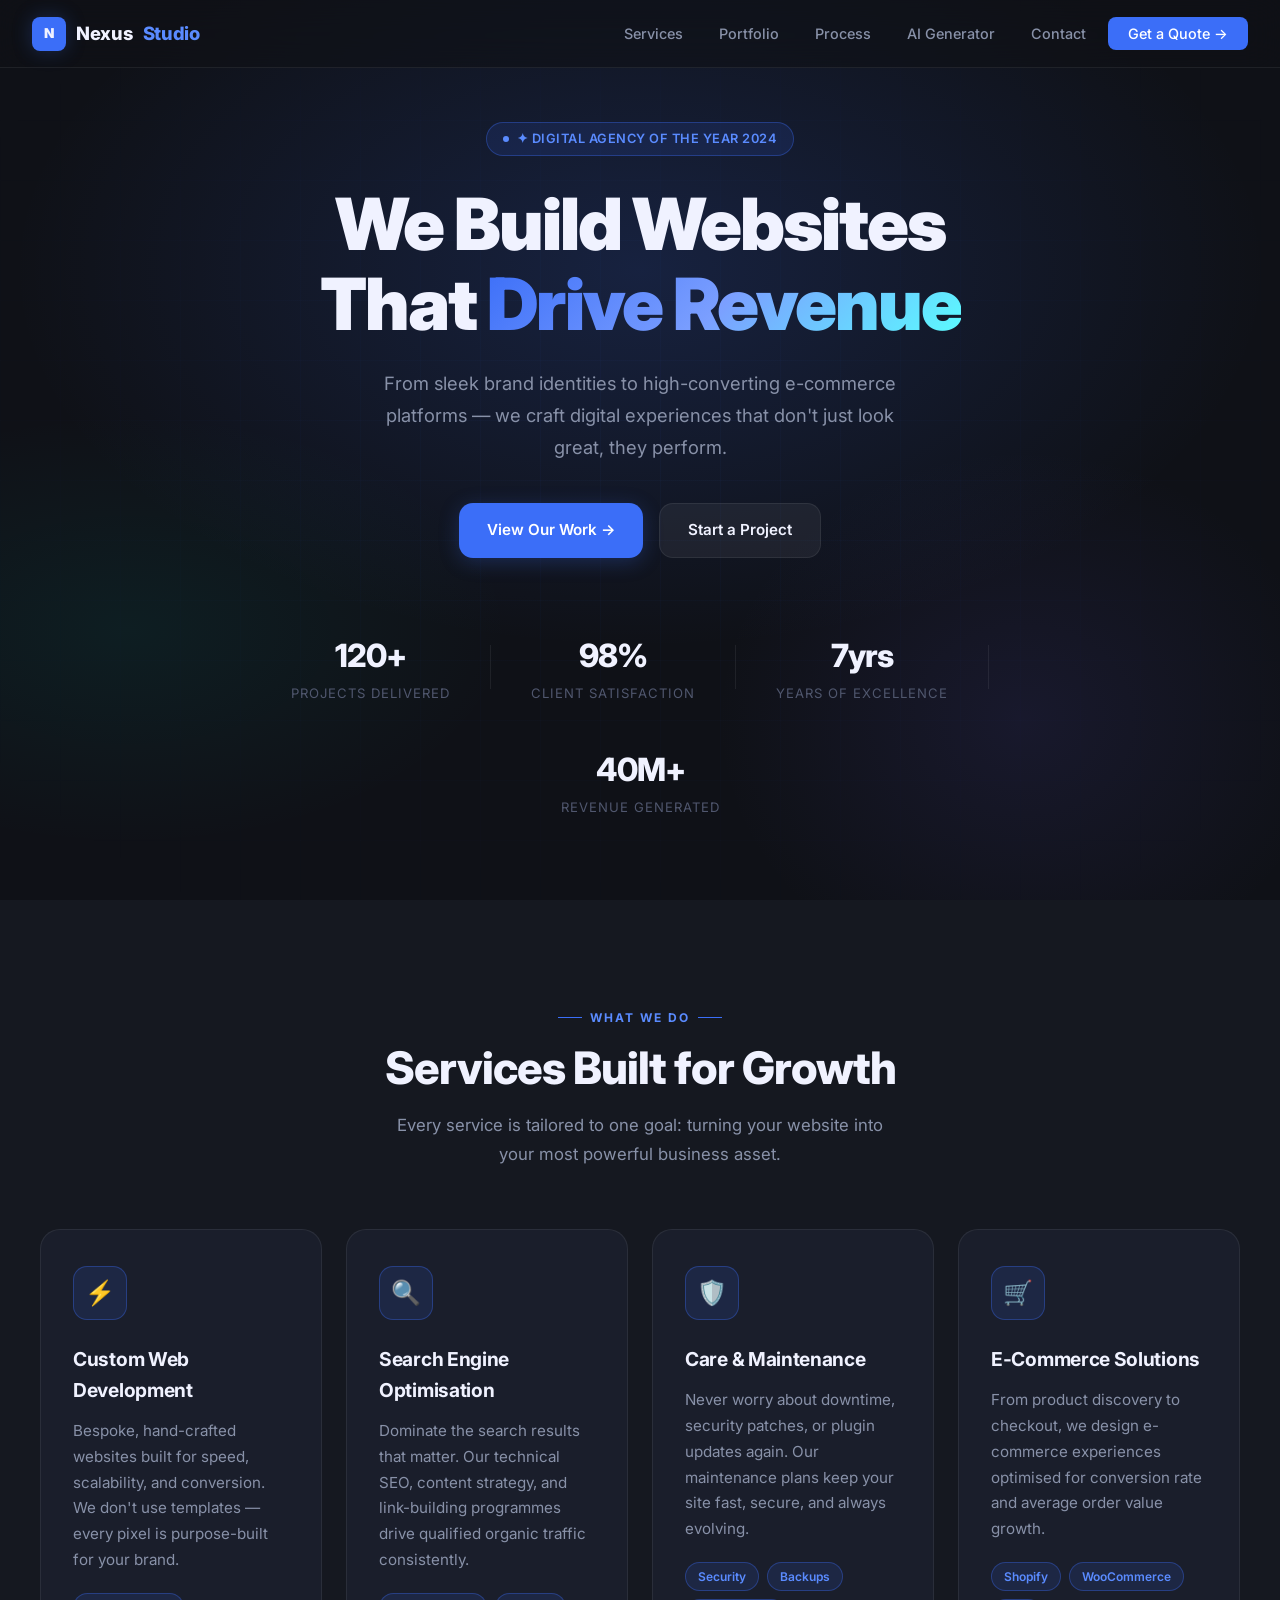
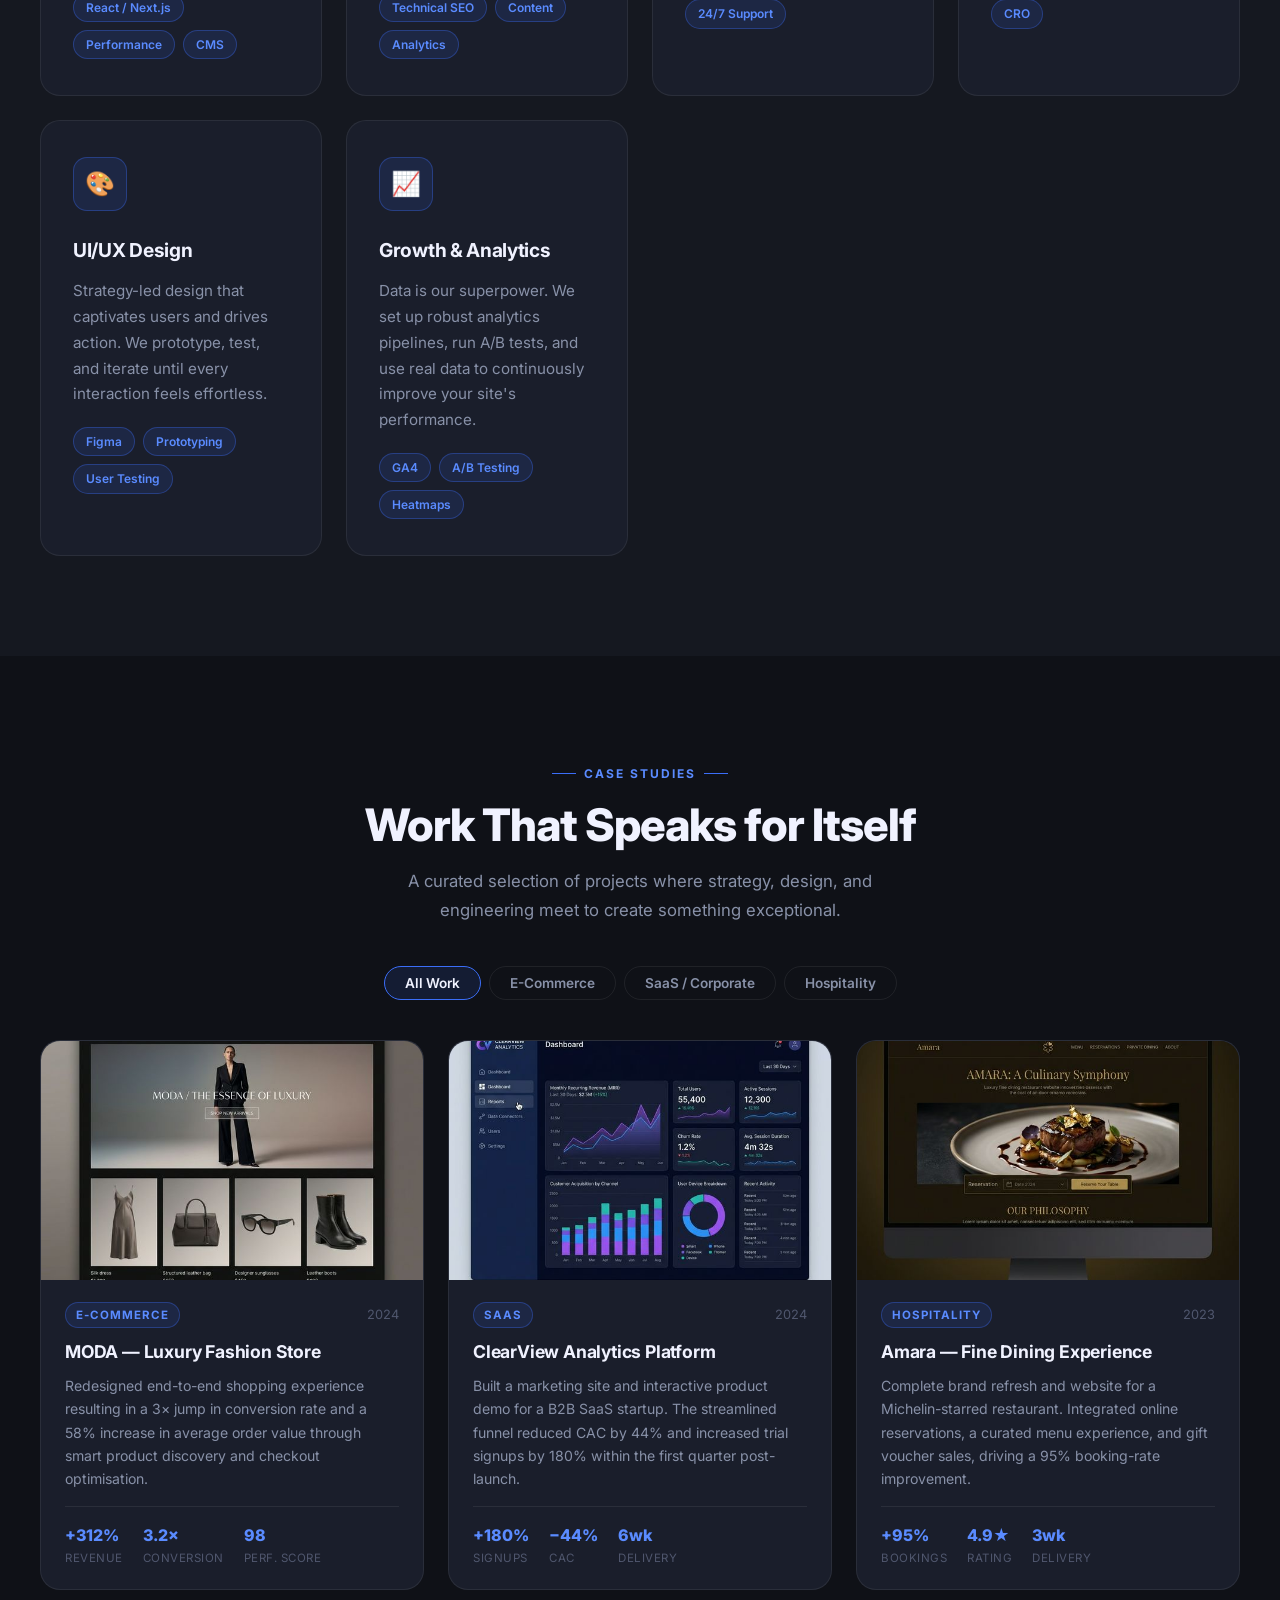
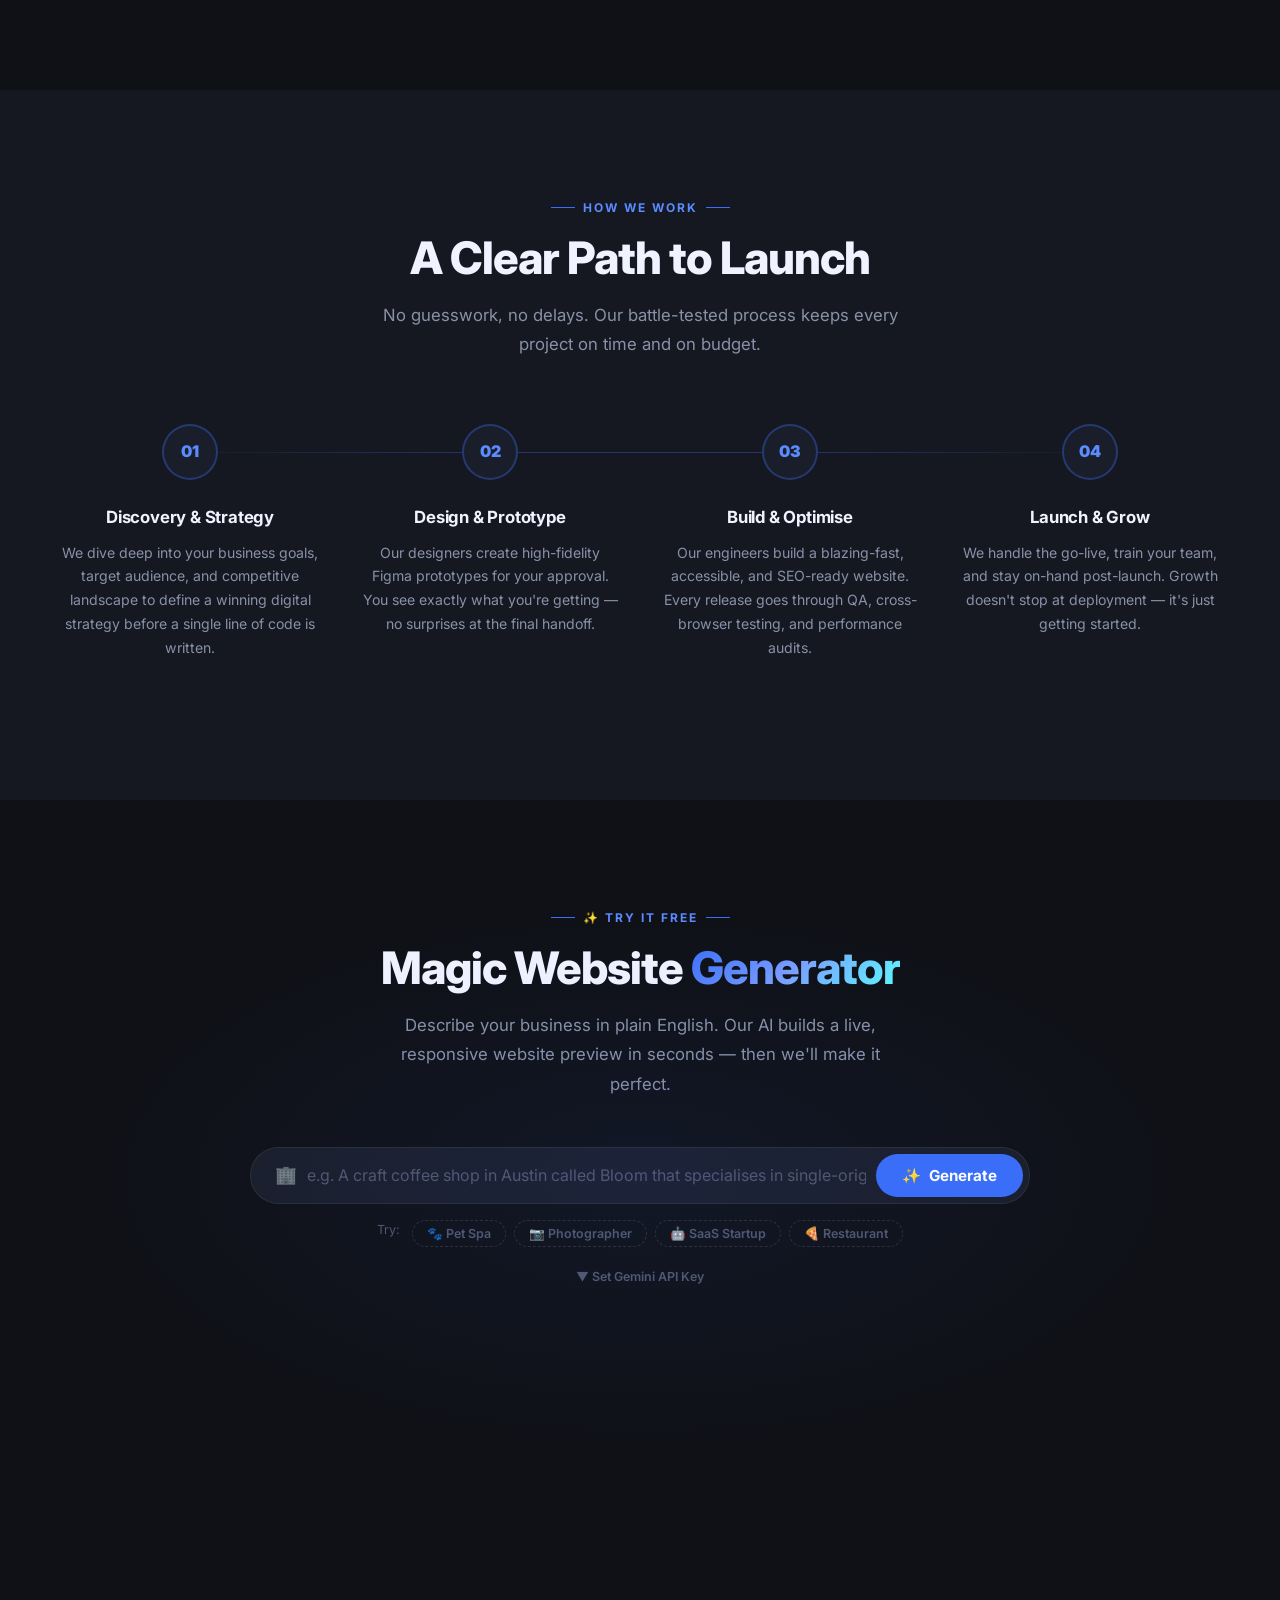
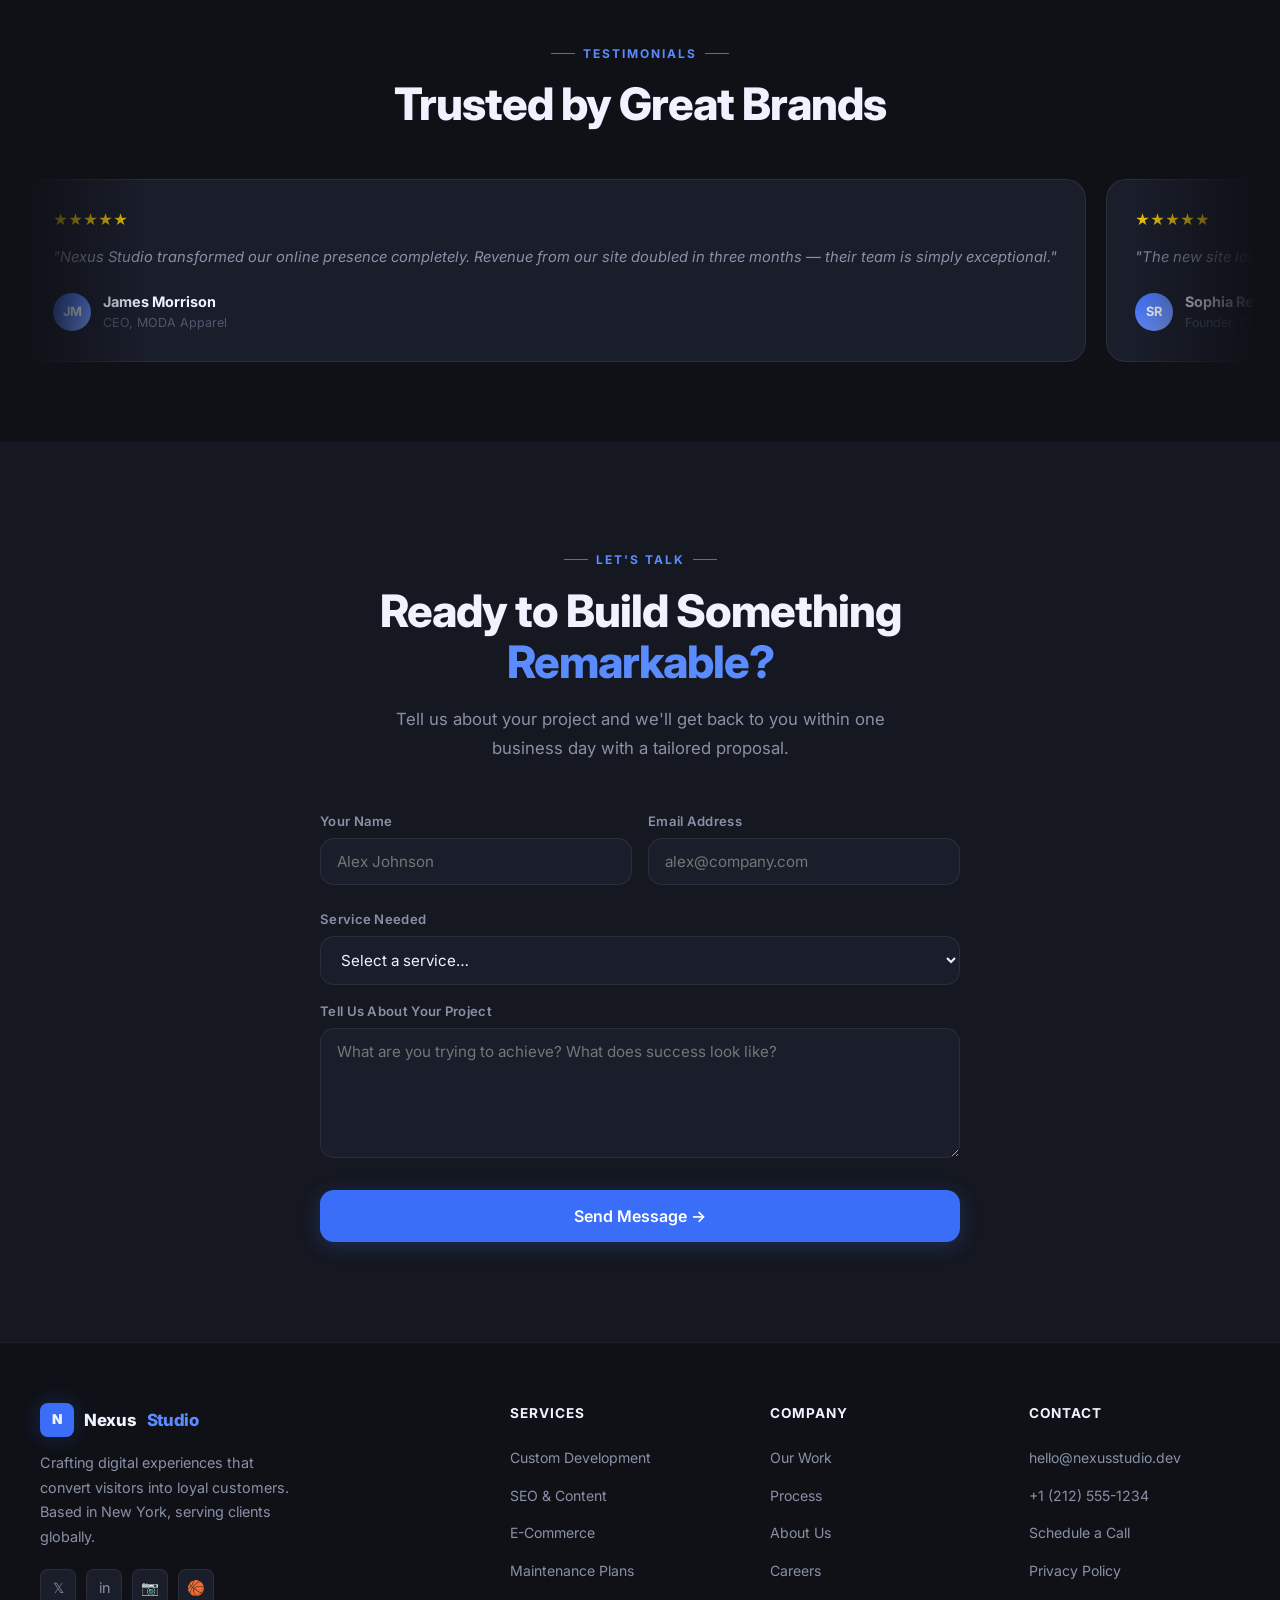
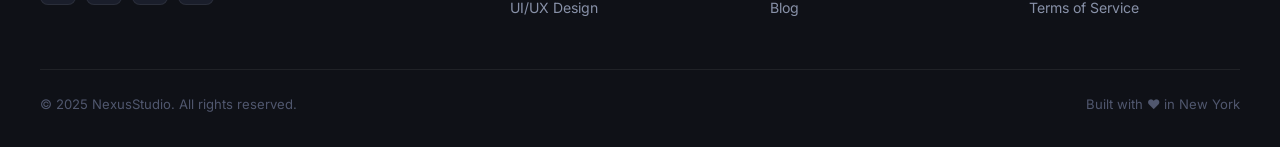
==== commit d835f260: "added changes" ====
--- a/index.html
+++ b/index.html
@@ -211,9 +211,7 @@
         <!-- Card 1 -->
         <article class="portfolio-card reveal reveal-delay-1" data-category="ecommerce">
           <div class="portfolio-img">
-            <img
-              src="C:/Users/Sagarika Gupta/.gemini/antigravity/brain/c203d197-85a7-4f26-b6a1-69679d021f63/portfolio_ecommerce_1771621482783.png"
-              alt="MODA — Fashion E-Commerce Platform" loading="lazy" />
+            <img src="assets/portfolio-ecommerce.png" alt="MODA — Fashion E-Commerce Platform" loading="lazy" />
             <div class="portfolio-overlay">
               <div class="portfolio-overlay-content">
                 <div class="overlay-category">E-Commerce</div>
@@ -249,9 +247,7 @@
         <!-- Card 2 -->
         <article class="portfolio-card reveal reveal-delay-2" data-category="saas">
           <div class="portfolio-img">
-            <img
-              src="C:/Users/Sagarika Gupta/.gemini/antigravity/brain/c203d197-85a7-4f26-b6a1-69679d021f63/portfolio_saas_1771621497745.png"
-              alt="ClearView — SaaS Analytics Dashboard" loading="lazy" />
+            <img src="assets/portfolio-saas.png" alt="ClearView — SaaS Analytics Dashboard" loading="lazy" />
             <div class="portfolio-overlay">
               <div class="portfolio-overlay-content">
                 <div class="overlay-category">SaaS</div>
@@ -287,9 +283,7 @@
         <!-- Card 3 -->
         <article class="portfolio-card reveal reveal-delay-3" data-category="hospitality">
           <div class="portfolio-img">
-            <img
-              src="C:/Users/Sagarika Gupta/.gemini/antigravity/brain/c203d197-85a7-4f26-b6a1-69679d021f63/portfolio_hospitality_1771621516865.png"
-              alt="Amara Restaurant — Hospitality Website" loading="lazy" />
+            <img src="assets/portfolio-hospitality.png" alt="Amara Restaurant — Hospitality Website" loading="lazy" />
             <div class="portfolio-overlay">
               <div class="portfolio-overlay-content">
                 <div class="overlay-category">Hospitality</div>
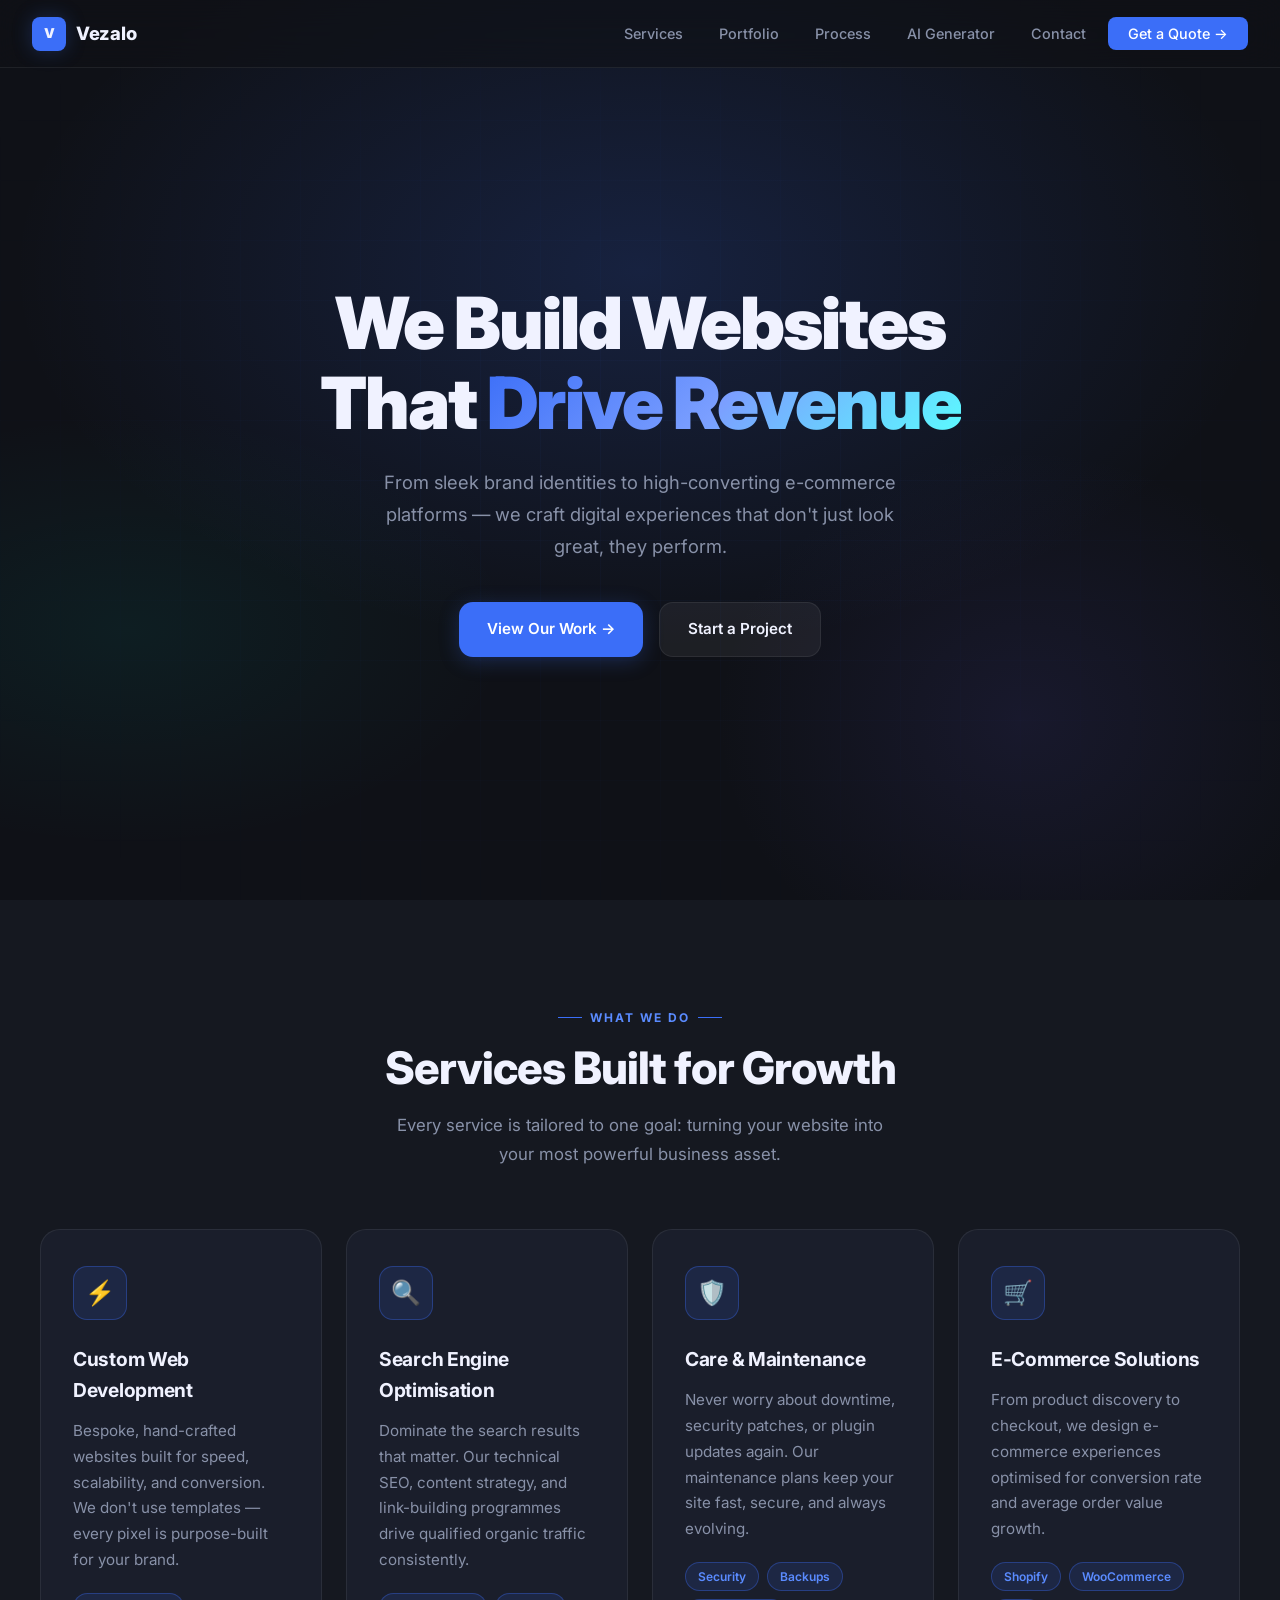
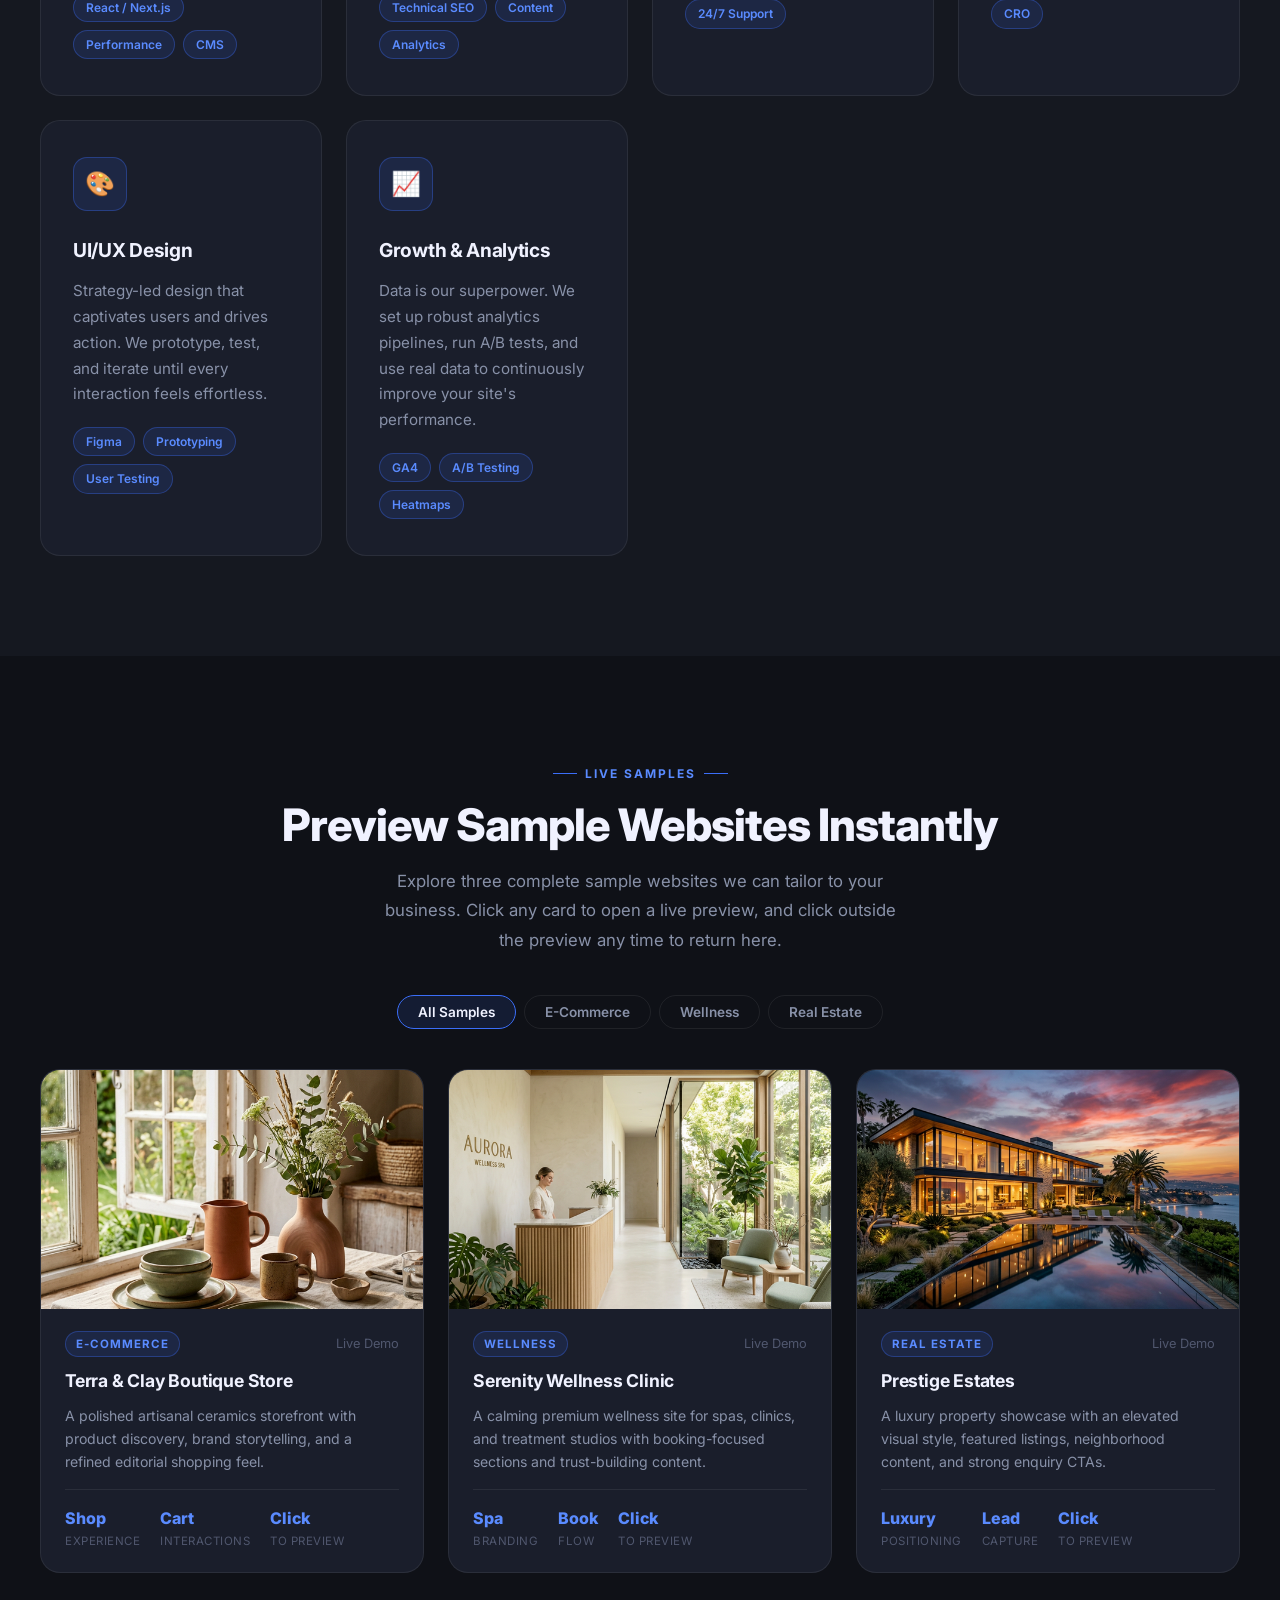
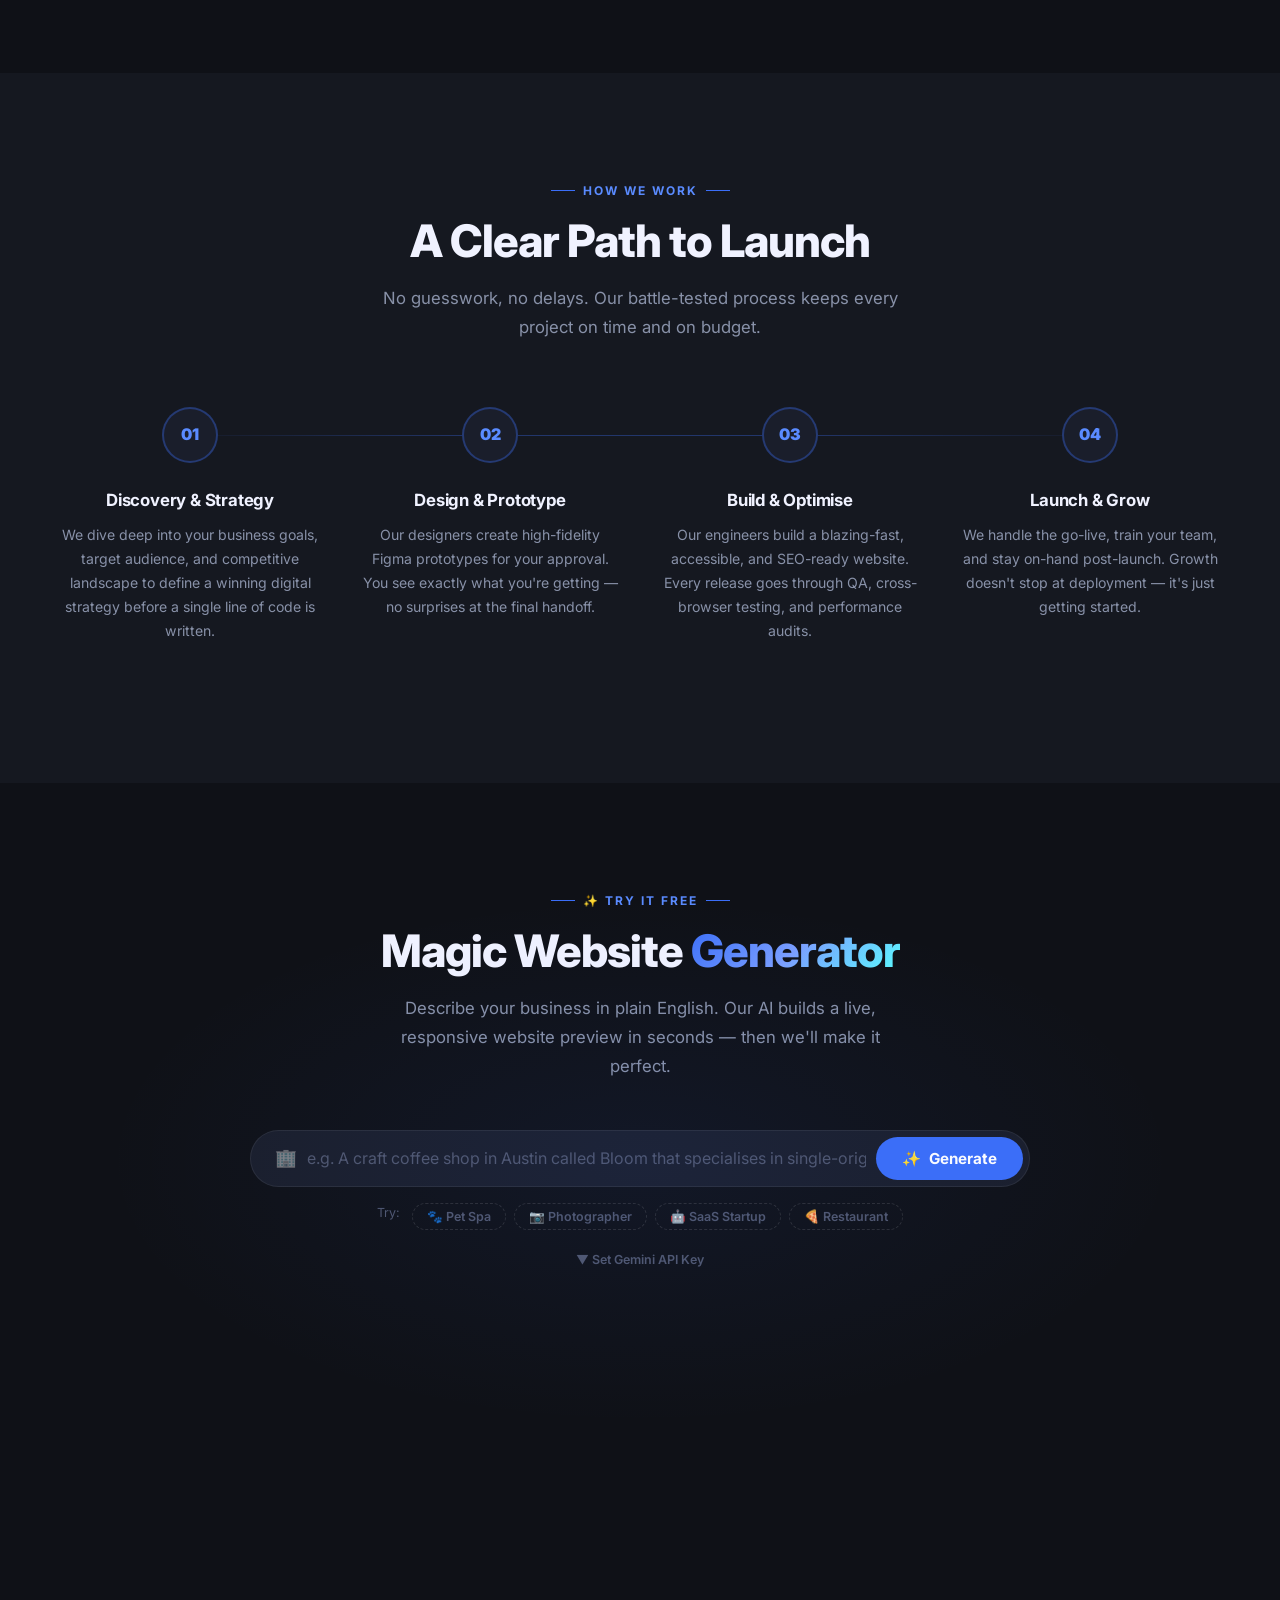
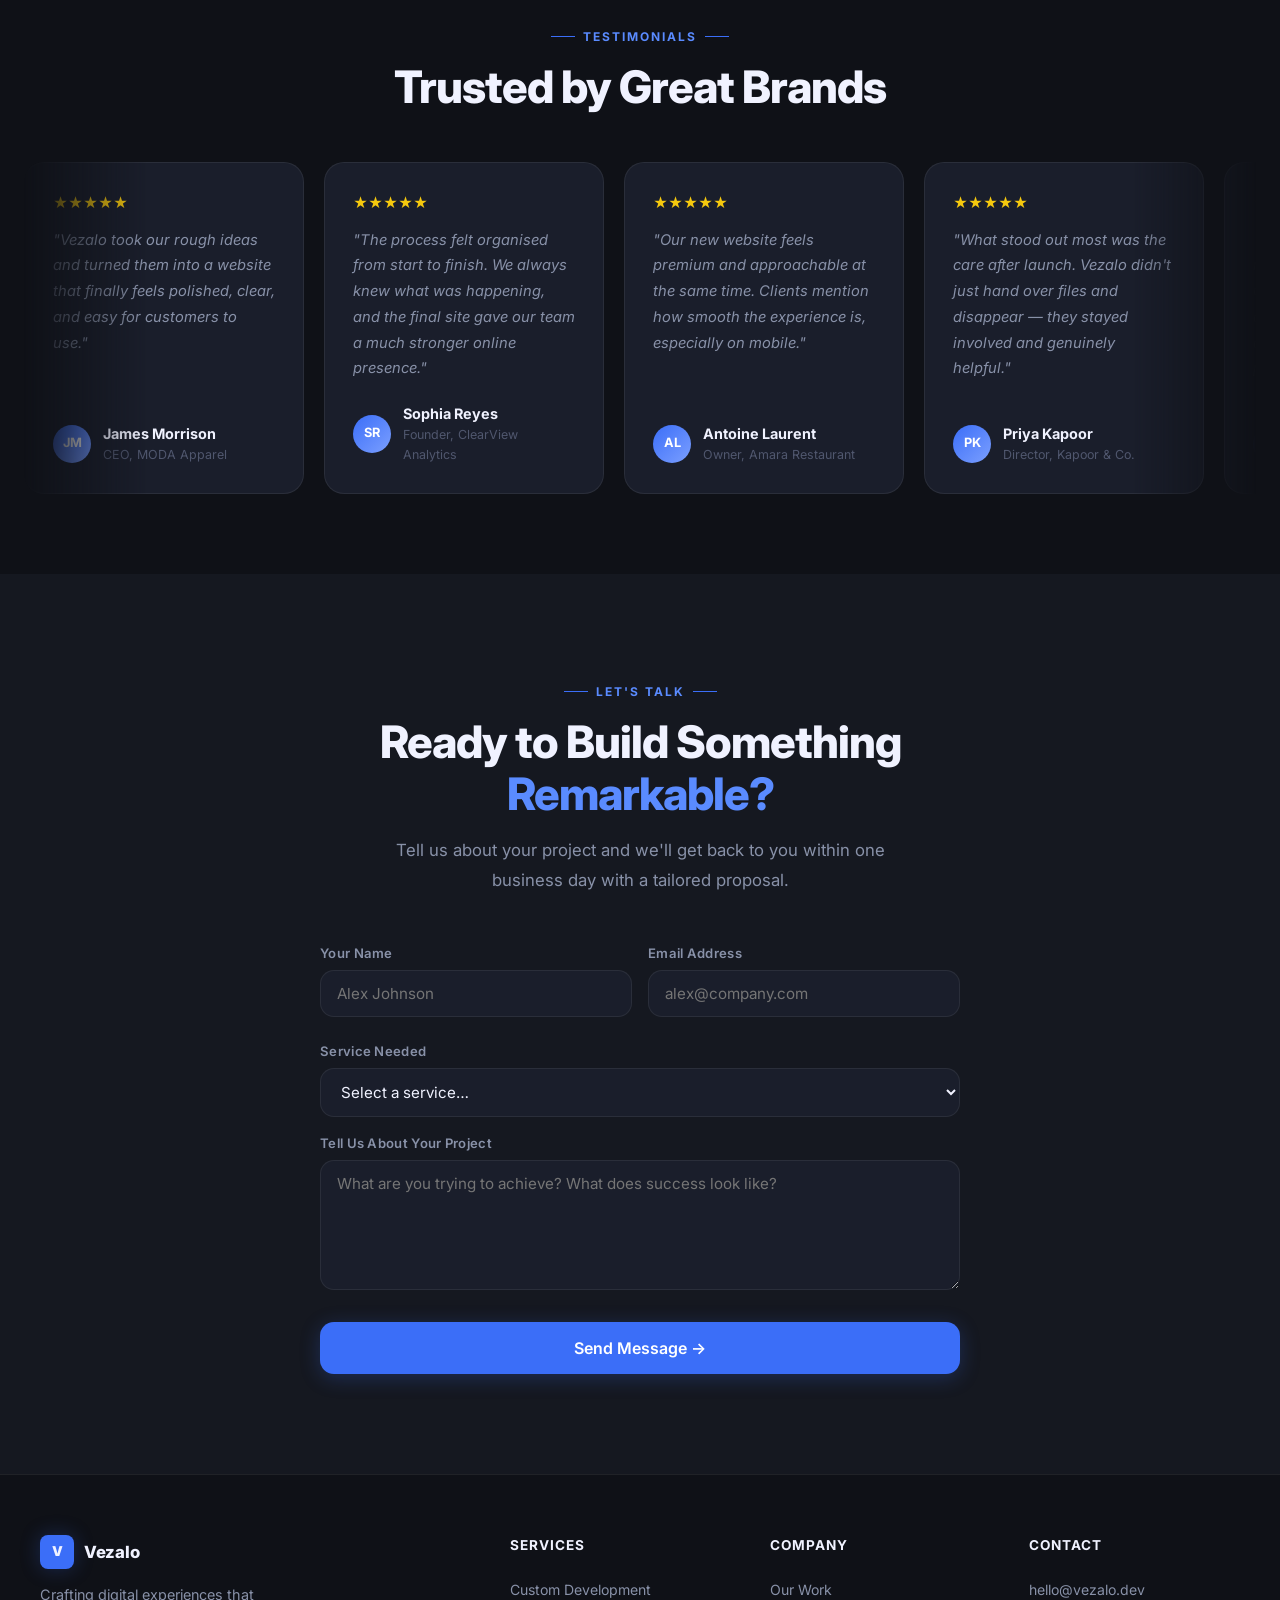
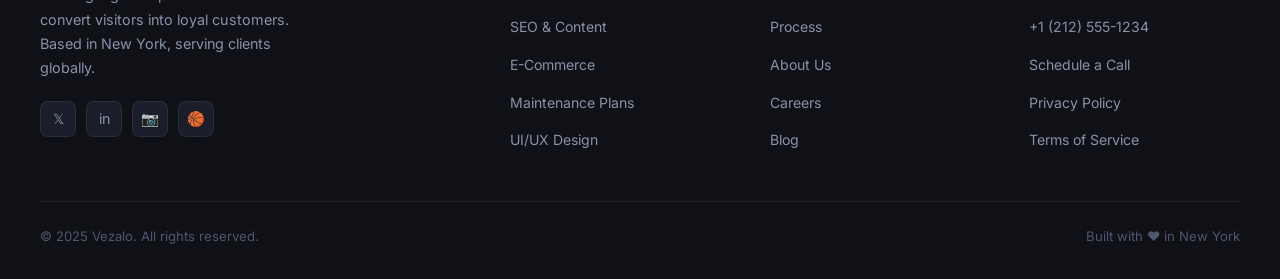
==== commit 4439db61: "fixed name, added sample websites" ====
--- a/index.html
+++ b/index.html
@@ -4,9 +4,9 @@
 <head>
   <meta charset="UTF-8" />
   <meta name="viewport" content="width=device-width, initial-scale=1.0" />
-  <title>Nexus Studio — Premium Web Development Agency</title>
+  <title>Vezalo — Premium Web Development Agency</title>
   <meta name="description"
-    content="Nexus Studio crafts high-performance websites and digital experiences that convert visitors into customers. Custom development, SEO, and ongoing maintenance." />
+    content="Vezalo crafts high-performance websites and digital experiences that convert visitors into customers. Custom development, SEO, and ongoing maintenance." />
   <meta name="keywords" content="web development agency, custom websites, SEO, web design, e-commerce" />
   <link rel="stylesheet" href="styles.css" />
   <link rel="preconnect" href="https://fonts.googleapis.com" />
@@ -17,9 +17,9 @@
 
   <!-- ===================== NAVIGATION ===================== -->
   <nav class="nav" id="nav" role="navigation" aria-label="Main navigation">
-    <a href="#home" class="nav-logo" aria-label="Nexus Studio — Home">
-      <div class="nav-logo-icon">N</div>
-      Nexus<span style="color:var(--accent-light)">Studio</span>
+    <a href="#home" class="nav-logo" aria-label="Vezalo — Home">
+      <div class="nav-logo-icon">V</div>
+      <span>Vezalo</span>
     </a>
 
     <ul class="nav-links" role="menubar">
@@ -43,8 +43,6 @@
     <div class="hero-particles"></div>
 
     <div class="hero-content">
-      <div class="hero-badge">✦ Digital Agency of the Year 2024</div>
-
       <h1>
         We Build Websites<br>
         That <span class="gradient-text">Drive Revenue</span>
@@ -60,27 +58,6 @@
         <a href="#contact" class="btn btn-secondary">Start a Project</a>
       </div>
 
-      <div class="hero-stats">
-        <div class="stat">
-          <div class="stat-number" data-target="120" data-suffix="+">0+</div>
-          <div class="stat-label">Projects Delivered</div>
-        </div>
-        <div class="stat-divider"></div>
-        <div class="stat">
-          <div class="stat-number" data-target="98" data-suffix="%">0%</div>
-          <div class="stat-label">Client Satisfaction</div>
-        </div>
-        <div class="stat-divider"></div>
-        <div class="stat">
-          <div class="stat-number" data-target="7" data-suffix="yrs">0yrs</div>
-          <div class="stat-label">Years of Excellence</div>
-        </div>
-        <div class="stat-divider"></div>
-        <div class="stat">
-          <div class="stat-number" data-target="40" data-suffix="M+">0M+</div>
-          <div class="stat-label">Revenue Generated</div>
-        </div>
-      </div>
     </div>
   </section>
 
@@ -190,127 +167,125 @@
   </section>
 
   <!-- ===================== PORTFOLIO ===================== -->
-  <section class="portfolio" id="portfolio" aria-label="Portfolio">
+  <section class="portfolio" id="portfolio" aria-label="Sample websites">
     <div class="container">
       <div class="text-center reveal">
-        <div class="section-label">Case Studies</div>
-        <h2 class="section-title">Work That Speaks for Itself</h2>
+        <div class="section-label">Live Samples</div>
+        <h2 class="section-title">Preview Sample Websites Instantly</h2>
         <p class="section-sub">
-          A curated selection of projects where strategy, design, and engineering meet to create something exceptional.
+          Explore three complete sample websites we can tailor to your business. Click any card to open a live preview,
+          and click outside the preview any time to return here.
         </p>
       </div>
 
       <div class="portfolio-filter reveal">
-        <button class="filter-btn active" data-filter="all" id="filter-all">All Work</button>
+        <button class="filter-btn active" data-filter="all" id="filter-all">All Samples</button>
         <button class="filter-btn" data-filter="ecommerce" id="filter-ecommerce">E-Commerce</button>
-        <button class="filter-btn" data-filter="saas" id="filter-saas">SaaS / Corporate</button>
-        <button class="filter-btn" data-filter="hospitality" id="filter-hospitality">Hospitality</button>
+        <button class="filter-btn" data-filter="wellness" id="filter-wellness">Wellness</button>
+        <button class="filter-btn" data-filter="real-estate" id="filter-real-estate">Real Estate</button>
       </div>
 
       <div class="portfolio-grid">
         <!-- Card 1 -->
-        <article class="portfolio-card reveal reveal-delay-1" data-category="ecommerce">
+        <article class="portfolio-card reveal reveal-delay-1" data-category="ecommerce" data-preview-url="freelance%20sample%20websites/boutique-ecommerce/index.html" data-preview-title="Terra &amp; Clay Sample Website" tabindex="0" role="button" aria-label="Open Terra and Clay sample website preview">
           <div class="portfolio-img">
-            <img src="assets/portfolio-ecommerce.png" alt="MODA — Fashion E-Commerce Platform" loading="lazy" />
+            <img src="freelance%20sample%20websites/boutique-ecommerce/images/hero.png" alt="Terra and Clay e-commerce website preview" loading="lazy" />
             <div class="portfolio-overlay">
               <div class="portfolio-overlay-content">
                 <div class="overlay-category">E-Commerce</div>
-                <div class="overlay-title">MODA — Luxury Fashion Store</div>
+                <div class="overlay-title">Open Live Preview</div>
               </div>
             </div>
           </div>
           <div class="portfolio-body">
             <div class="portfolio-meta">
               <span class="portfolio-category-badge">E-Commerce</span>
-              <span class="portfolio-year">2024</span>
-            </div>
-            <h3>MODA — Luxury Fashion Store</h3>
-            <p>Redesigned end-to-end shopping experience resulting in a 3× jump in conversion rate and a 58% increase in
-              average order value through smart product discovery and checkout optimisation.</p>
+              <span class="portfolio-year">Live Demo</span>
+            </div>
+            <h3>Terra &amp; Clay Boutique Store</h3>
+            <p>A polished artisanal ceramics storefront with product discovery, brand storytelling, and a refined editorial shopping feel.</p>
             <div class="portfolio-stats">
               <div class="pstat">
-                <div class="pstat-num">+312%</div>
-                <div class="pstat-label">Revenue</div>
-              </div>
-              <div class="pstat">
-                <div class="pstat-num">3.2×</div>
-                <div class="pstat-label">Conversion</div>
-              </div>
-              <div class="pstat">
-                <div class="pstat-num">98</div>
-                <div class="pstat-label">Perf. Score</div>
+                <div class="pstat-num">Shop</div>
+                <div class="pstat-label">Experience</div>
+              </div>
+              <div class="pstat">
+                <div class="pstat-num">Cart</div>
+                <div class="pstat-label">Interactions</div>
+              </div>
+              <div class="pstat">
+                <div class="pstat-num">Click</div>
+                <div class="pstat-label">To Preview</div>
               </div>
             </div>
           </div>
         </article>
 
         <!-- Card 2 -->
-        <article class="portfolio-card reveal reveal-delay-2" data-category="saas">
+        <article class="portfolio-card reveal reveal-delay-2" data-category="wellness" data-preview-url="freelance%20sample%20websites/health-wellness-clinic/index.html" data-preview-title="Serenity Wellness Sample Website" tabindex="0" role="button" aria-label="Open Serenity Wellness sample website preview">
           <div class="portfolio-img">
-            <img src="assets/portfolio-saas.png" alt="ClearView — SaaS Analytics Dashboard" loading="lazy" />
+            <img src="freelance%20sample%20websites/health-wellness-clinic/images/hero.png" alt="Serenity Wellness clinic website preview" loading="lazy" />
             <div class="portfolio-overlay">
               <div class="portfolio-overlay-content">
-                <div class="overlay-category">SaaS</div>
-                <div class="overlay-title">ClearView Analytics Platform</div>
+                <div class="overlay-category">Wellness</div>
+                <div class="overlay-title">Open Live Preview</div>
               </div>
             </div>
           </div>
           <div class="portfolio-body">
             <div class="portfolio-meta">
-              <span class="portfolio-category-badge">SaaS</span>
-              <span class="portfolio-year">2024</span>
-            </div>
-            <h3>ClearView Analytics Platform</h3>
-            <p>Built a marketing site and interactive product demo for a B2B SaaS startup. The streamlined funnel
-              reduced CAC by 44% and increased trial signups by 180% within the first quarter post-launch.</p>
+              <span class="portfolio-category-badge">Wellness</span>
+              <span class="portfolio-year">Live Demo</span>
+            </div>
+            <h3>Serenity Wellness Clinic</h3>
+            <p>A calming premium wellness site for spas, clinics, and treatment studios with booking-focused sections and trust-building content.</p>
             <div class="portfolio-stats">
               <div class="pstat">
-                <div class="pstat-num">+180%</div>
-                <div class="pstat-label">Signups</div>
-              </div>
-              <div class="pstat">
-                <div class="pstat-num">−44%</div>
-                <div class="pstat-label">CAC</div>
-              </div>
-              <div class="pstat">
-                <div class="pstat-num">6wk</div>
-                <div class="pstat-label">Delivery</div>
+                <div class="pstat-num">Spa</div>
+                <div class="pstat-label">Branding</div>
+              </div>
+              <div class="pstat">
+                <div class="pstat-num">Book</div>
+                <div class="pstat-label">Flow</div>
+              </div>
+              <div class="pstat">
+                <div class="pstat-num">Click</div>
+                <div class="pstat-label">To Preview</div>
               </div>
             </div>
           </div>
         </article>
 
         <!-- Card 3 -->
-        <article class="portfolio-card reveal reveal-delay-3" data-category="hospitality">
+        <article class="portfolio-card reveal reveal-delay-3" data-category="real-estate" data-preview-url="freelance%20sample%20websites/luxury-real-estate/index.html" data-preview-title="Prestige Estates Sample Website" tabindex="0" role="button" aria-label="Open Prestige Estates sample website preview">
           <div class="portfolio-img">
-            <img src="assets/portfolio-hospitality.png" alt="Amara Restaurant — Hospitality Website" loading="lazy" />
+            <img src="freelance%20sample%20websites/luxury-real-estate/images/hero.png" alt="Prestige Estates real estate website preview" loading="lazy" />
             <div class="portfolio-overlay">
               <div class="portfolio-overlay-content">
-                <div class="overlay-category">Hospitality</div>
-                <div class="overlay-title">Amara — Fine Dining Experience</div>
+                <div class="overlay-category">Real Estate</div>
+                <div class="overlay-title">Open Live Preview</div>
               </div>
             </div>
           </div>
           <div class="portfolio-body">
             <div class="portfolio-meta">
-              <span class="portfolio-category-badge">Hospitality</span>
-              <span class="portfolio-year">2023</span>
-            </div>
-            <h3>Amara — Fine Dining Experience</h3>
-            <p>Complete brand refresh and website for a Michelin-starred restaurant. Integrated online reservations, a
-              curated menu experience, and gift voucher sales, driving a 95% booking-rate improvement.</p>
+              <span class="portfolio-category-badge">Real Estate</span>
+              <span class="portfolio-year">Live Demo</span>
+            </div>
+            <h3>Prestige Estates</h3>
+            <p>A luxury property showcase with an elevated visual style, featured listings, neighborhood content, and strong enquiry CTAs.</p>
             <div class="portfolio-stats">
               <div class="pstat">
-                <div class="pstat-num">+95%</div>
-                <div class="pstat-label">Bookings</div>
-              </div>
-              <div class="pstat">
-                <div class="pstat-num">4.9★</div>
-                <div class="pstat-label">Rating</div>
-              </div>
-              <div class="pstat">
-                <div class="pstat-num">3wk</div>
-                <div class="pstat-label">Delivery</div>
+                <div class="pstat-num">Luxury</div>
+                <div class="pstat-label">Positioning</div>
+              </div>
+              <div class="pstat">
+                <div class="pstat-num">Lead</div>
+                <div class="pstat-label">Capture</div>
+              </div>
+              <div class="pstat">
+                <div class="pstat-num">Click</div>
+                <div class="pstat-label">To Preview</div>
               </div>
             </div>
           </div>
@@ -428,7 +403,7 @@
           <div class="gen-chrome-dots">
             <span></span><span></span><span></span>
           </div>
-          <div class="gen-chrome-bar" id="gen-chrome-url">ai-preview.nexusstudio.dev</div>
+          <div class="gen-chrome-bar" id="gen-chrome-url">ai-preview.vezalo.dev</div>
           <div class="gen-chrome-badge">AI Live Preview</div>
         </div>
         <!-- Shimmer skeleton -->
@@ -466,8 +441,8 @@
 
         <div class="testimonial-item">
           <div class="testimonial-stars">★★★★★</div>
-          <blockquote>"Nexus Studio transformed our online presence completely. Revenue from our site doubled in three
-            months — their team is simply exceptional."</blockquote>
+          <blockquote>"Vezalo took our rough ideas and turned them into a website that finally feels polished, clear,
+            and easy for customers to use."</blockquote>
           <div class="testimonial-author">
             <div class="author-avatar">JM</div>
             <div>
@@ -479,8 +454,8 @@
 
         <div class="testimonial-item">
           <div class="testimonial-stars">★★★★★</div>
-          <blockquote>"The new site launched on time, under budget, and immediately outperformed every competitor in our
-            niche. I can't recommend them enough."</blockquote>
+          <blockquote>"The process felt organised from start to finish. We always knew what was happening, and the final
+            site gave our team a much stronger online presence."</blockquote>
           <div class="testimonial-author">
             <div class="author-avatar">SR</div>
             <div>
@@ -492,8 +467,8 @@
 
         <div class="testimonial-item">
           <div class="testimonial-stars">★★★★★</div>
-          <blockquote>"Our bookings went through the roof after the redesign. Guests constantly compliment how beautiful
-            and easy to use our website is."</blockquote>
+          <blockquote>"Our new website feels premium and approachable at the same time. Clients mention how smooth the
+            experience is, especially on mobile."</blockquote>
           <div class="testimonial-author">
             <div class="author-avatar">AL</div>
             <div>
@@ -505,8 +480,8 @@
 
         <div class="testimonial-item">
           <div class="testimonial-stars">★★★★★</div>
-          <blockquote>"Their SEO work alone has generated over $200k in organic revenue. And their maintenance team
-            means I sleep soundly knowing nothing will break."</blockquote>
+          <blockquote>"What stood out most was the care after launch. Vezalo didn't just hand over files and disappear
+            — they stayed involved and genuinely helpful."</blockquote>
           <div class="testimonial-author">
             <div class="author-avatar">PK</div>
             <div>
@@ -518,8 +493,8 @@
 
         <div class="testimonial-item">
           <div class="testimonial-stars">★★★★★</div>
-          <blockquote>"Working with Nexus was the best investment we've made. The process was smooth, the team
-            communicative, and the results speak for themselves."</blockquote>
+          <blockquote>"Working with Vezalo was refreshingly straightforward. Communication was fast, the design quality
+            was excellent, and the whole experience felt professional."</blockquote>
           <div class="testimonial-author">
             <div class="author-avatar">TC</div>
             <div>
@@ -532,8 +507,8 @@
         <!-- Duplicate for seamless loop -->
         <div class="testimonial-item">
           <div class="testimonial-stars">★★★★★</div>
-          <blockquote>"Nexus Studio transformed our online presence completely. Revenue from our site doubled in three
-            months — their team is simply exceptional."</blockquote>
+          <blockquote>"Vezalo took our rough ideas and turned them into a website that finally feels polished, clear,
+            and easy for customers to use."</blockquote>
           <div class="testimonial-author">
             <div class="author-avatar">JM</div>
             <div>
@@ -545,8 +520,8 @@
 
         <div class="testimonial-item">
           <div class="testimonial-stars">★★★★★</div>
-          <blockquote>"The new site launched on time, under budget, and immediately outperformed every competitor in our
-            niche. I can't recommend them enough."</blockquote>
+          <blockquote>"The process felt organised from start to finish. We always knew what was happening, and the final
+            site gave our team a much stronger online presence."</blockquote>
           <div class="testimonial-author">
             <div class="author-avatar">SR</div>
             <div>
@@ -558,8 +533,8 @@
 
         <div class="testimonial-item">
           <div class="testimonial-stars">★★★★★</div>
-          <blockquote>"Our bookings went through the roof after the redesign. Guests constantly compliment how beautiful
-            and easy to use our website is."</blockquote>
+          <blockquote>"Our new website feels premium and approachable at the same time. Clients mention how smooth the
+            experience is, especially on mobile."</blockquote>
           <div class="testimonial-author">
             <div class="author-avatar">AL</div>
             <div>
@@ -571,8 +546,8 @@
 
         <div class="testimonial-item">
           <div class="testimonial-stars">★★★★★</div>
-          <blockquote>"Their SEO work alone has generated over $200k in organic revenue. And their maintenance team
-            means I sleep soundly knowing nothing will break."</blockquote>
+          <blockquote>"What stood out most was the care after launch. Vezalo didn't just hand over files and disappear
+            — they stayed involved and genuinely helpful."</blockquote>
           <div class="testimonial-author">
             <div class="author-avatar">PK</div>
             <div>
@@ -584,8 +559,8 @@
 
         <div class="testimonial-item">
           <div class="testimonial-stars">★★★★★</div>
-          <blockquote>"Working with Nexus was the best investment we've made. The process was smooth, the team
-            communicative, and the results speak for themselves."</blockquote>
+          <blockquote>"Working with Vezalo was refreshingly straightforward. Communication was fast, the design quality
+            was excellent, and the whole experience felt professional."</blockquote>
           <div class="testimonial-author">
             <div class="author-avatar">TC</div>
             <div>
@@ -659,8 +634,8 @@
     <div class="footer-inner">
       <div class="footer-brand">
         <a href="#home" class="nav-logo" style="font-size:1.05rem;">
-          <div class="nav-logo-icon">N</div>
-          Nexus<span style="color:var(--accent-light)">Studio</span>
+          <div class="nav-logo-icon">V</div>
+          <span>Vezalo</span>
         </a>
         <p>Crafting digital experiences that convert visitors into loyal customers. Based in New York, serving clients
           globally.</p>
@@ -697,7 +672,7 @@
       <div class="footer-col">
         <h4>Contact</h4>
         <ul>
-          <li><a href="mailto:hello@nexusstudio.dev">hello@nexusstudio.dev</a></li>
+          <li><a href="mailto:hello@vezalo.dev">hello@vezalo.dev</a></li>
           <li><a href="tel:+12125551234">+1 (212) 555-1234</a></li>
           <li><a href="#">Schedule a Call</a></li>
           <li><a href="#">Privacy Policy</a></li>
@@ -707,10 +682,31 @@
     </div>
 
     <div class="footer-bottom">
-      <span>© 2025 NexusStudio. All rights reserved.</span>
+      <span>© 2025 Vezalo. All rights reserved.</span>
       <span>Built with ❤️ in New York</span>
     </div>
   </footer>
+
+  <!-- Sample website preview modal -->
+  <div class="site-preview-modal" id="sitePreviewModal" aria-hidden="true">
+    <div class="site-preview-backdrop" id="sitePreviewBackdrop">
+      <div class="site-preview-panel" role="dialog" aria-modal="true" aria-labelledby="sitePreviewTitle">
+        <div class="site-preview-header">
+          <div>
+            <p class="site-preview-eyebrow">Sample Website Preview</p>
+            <h3 id="sitePreviewTitle">Website Preview</h3>
+          </div>
+          <div class="site-preview-actions">
+            <button type="button" class="site-preview-btn" id="sitePreviewBack">Back to Main Website</button>
+            <button type="button" class="site-preview-close" id="sitePreviewClose" aria-label="Close website preview">×</button>
+          </div>
+        </div>
+        <div class="site-preview-frame-wrap">
+          <iframe id="sitePreviewFrame" title="Sample website preview" loading="lazy"></iframe>
+        </div>
+      </div>
+    </div>
+  </div>
 
   <!-- Toast notification -->
   <div class="toast" id="toast" role="status" aria-live="polite"></div>
--- a/styles.css
+++ b/styles.css
@@ -52,6 +52,10 @@
   overflow-x: hidden;
 }
 
+body.modal-open {
+  overflow: hidden;
+}
+
 a {
   text-decoration: none;
   color: inherit;
@@ -628,6 +632,11 @@
   box-shadow: var(--shadow-card), var(--shadow-accent);
 }
 
+.portfolio-card:focus-visible {
+  outline: 2px solid var(--accent-light);
+  outline-offset: 4px;
+}
+
 .portfolio-img {
   position: relative;
   overflow: hidden;
@@ -751,6 +760,121 @@
 }
 
 /* ===========================
+   SAMPLE SITE PREVIEW MODAL
+   =========================== */
+.site-preview-modal {
+  position: fixed;
+  inset: 0;
+  z-index: 1200;
+  opacity: 0;
+  visibility: hidden;
+  transition: opacity var(--transition), visibility var(--transition);
+}
+
+.site-preview-modal.open {
+  opacity: 1;
+  visibility: visible;
+}
+
+.site-preview-backdrop {
+  position: absolute;
+  inset: 0;
+  background: rgba(7, 10, 18, 0.82);
+  backdrop-filter: blur(10px);
+  -webkit-backdrop-filter: blur(10px);
+  display: flex;
+  align-items: center;
+  justify-content: center;
+  padding: 28px;
+}
+
+.site-preview-panel {
+  width: min(1180px, 100%);
+  height: min(88vh, 900px);
+  background: #0b0f18;
+  border: 1px solid var(--border-accent);
+  border-radius: var(--radius-xl);
+  box-shadow: 0 24px 80px rgba(0, 0, 0, 0.55);
+  overflow: hidden;
+  display: flex;
+  flex-direction: column;
+}
+
+.site-preview-header {
+  display: flex;
+  align-items: center;
+  justify-content: space-between;
+  gap: 16px;
+  padding: 18px 20px;
+  border-bottom: 1px solid var(--border);
+  background: rgba(255, 255, 255, 0.02);
+}
+
+.site-preview-eyebrow {
+  font-size: 0.72rem;
+  text-transform: uppercase;
+  letter-spacing: 1.4px;
+  color: var(--accent-light);
+  margin-bottom: 4px;
+}
+
+.site-preview-header h3 {
+  font-size: 1.1rem;
+  letter-spacing: -0.2px;
+}
+
+.site-preview-actions {
+  display: flex;
+  align-items: center;
+  gap: 10px;
+}
+
+.site-preview-btn,
+.site-preview-close {
+  border: 1px solid var(--border);
+  background: rgba(255, 255, 255, 0.05);
+  color: var(--text-primary);
+  cursor: pointer;
+  transition: var(--transition);
+}
+
+.site-preview-btn {
+  font-family: var(--font);
+  font-size: 0.86rem;
+  font-weight: 600;
+  padding: 10px 16px;
+  border-radius: var(--radius-md);
+}
+
+.site-preview-close {
+  width: 42px;
+  height: 42px;
+  border-radius: 50%;
+  font-size: 1.5rem;
+  line-height: 1;
+}
+
+.site-preview-btn:hover,
+.site-preview-close:hover {
+  background: rgba(255, 255, 255, 0.1);
+  border-color: var(--border-accent);
+}
+
+.site-preview-frame-wrap {
+  flex: 1;
+  min-height: 0;
+  background: #fff;
+}
+
+#sitePreviewFrame {
+  width: 100%;
+  height: 100%;
+  border: 0;
+  display: block;
+  background: #fff;
+}
+
+/* ===========================
    PROCESS
    =========================== */
 .process {
@@ -837,7 +961,7 @@
   display: flex;
   gap: 20px;
   width: max-content;
-  animation: scrollTrack 28s linear infinite;
+  animation: scrollTrack 48s linear infinite;
 }
 
 @keyframes scrollTrack {
@@ -855,12 +979,15 @@
 }
 
 .testimonial-item {
-  min-width: 340px;
+  width: 280px;
+  min-height: 300px;
   background: var(--bg-card);
   border: 1px solid var(--border);
   border-radius: var(--radius-lg);
   padding: 28px 28px;
   flex-shrink: 0;
+  display: flex;
+  flex-direction: column;
 }
 
 .testimonial-stars {
@@ -875,6 +1002,7 @@
   line-height: 1.75;
   margin-bottom: 20px;
   font-style: italic;
+  flex: 1;
 }
 
 .testimonial-author {
@@ -1194,6 +1322,33 @@
   .portfolio-grid {
     grid-template-columns: 1fr;
   }
+
+  .site-preview-backdrop {
+    padding: 16px;
+  }
+
+  .site-preview-panel {
+    height: min(84vh, 760px);
+    border-radius: var(--radius-lg);
+  }
+
+  .site-preview-header {
+    flex-direction: column;
+    align-items: stretch;
+  }
+
+  .site-preview-actions {
+    justify-content: space-between;
+  }
+
+  .site-preview-btn {
+    flex: 1;
+  }
+
+  .testimonial-item {
+    width: 250px;
+    min-height: 320px;
+  }
 }
 
 @media (max-width: 480px) {
@@ -1209,6 +1364,18 @@
   .btn {
     width: 100%;
     justify-content: center;
+  }
+
+  .site-preview-backdrop {
+    padding: 10px;
+  }
+
+  .site-preview-actions {
+    gap: 8px;
+  }
+
+  .site-preview-close {
+    flex-shrink: 0;
   }
 
 }
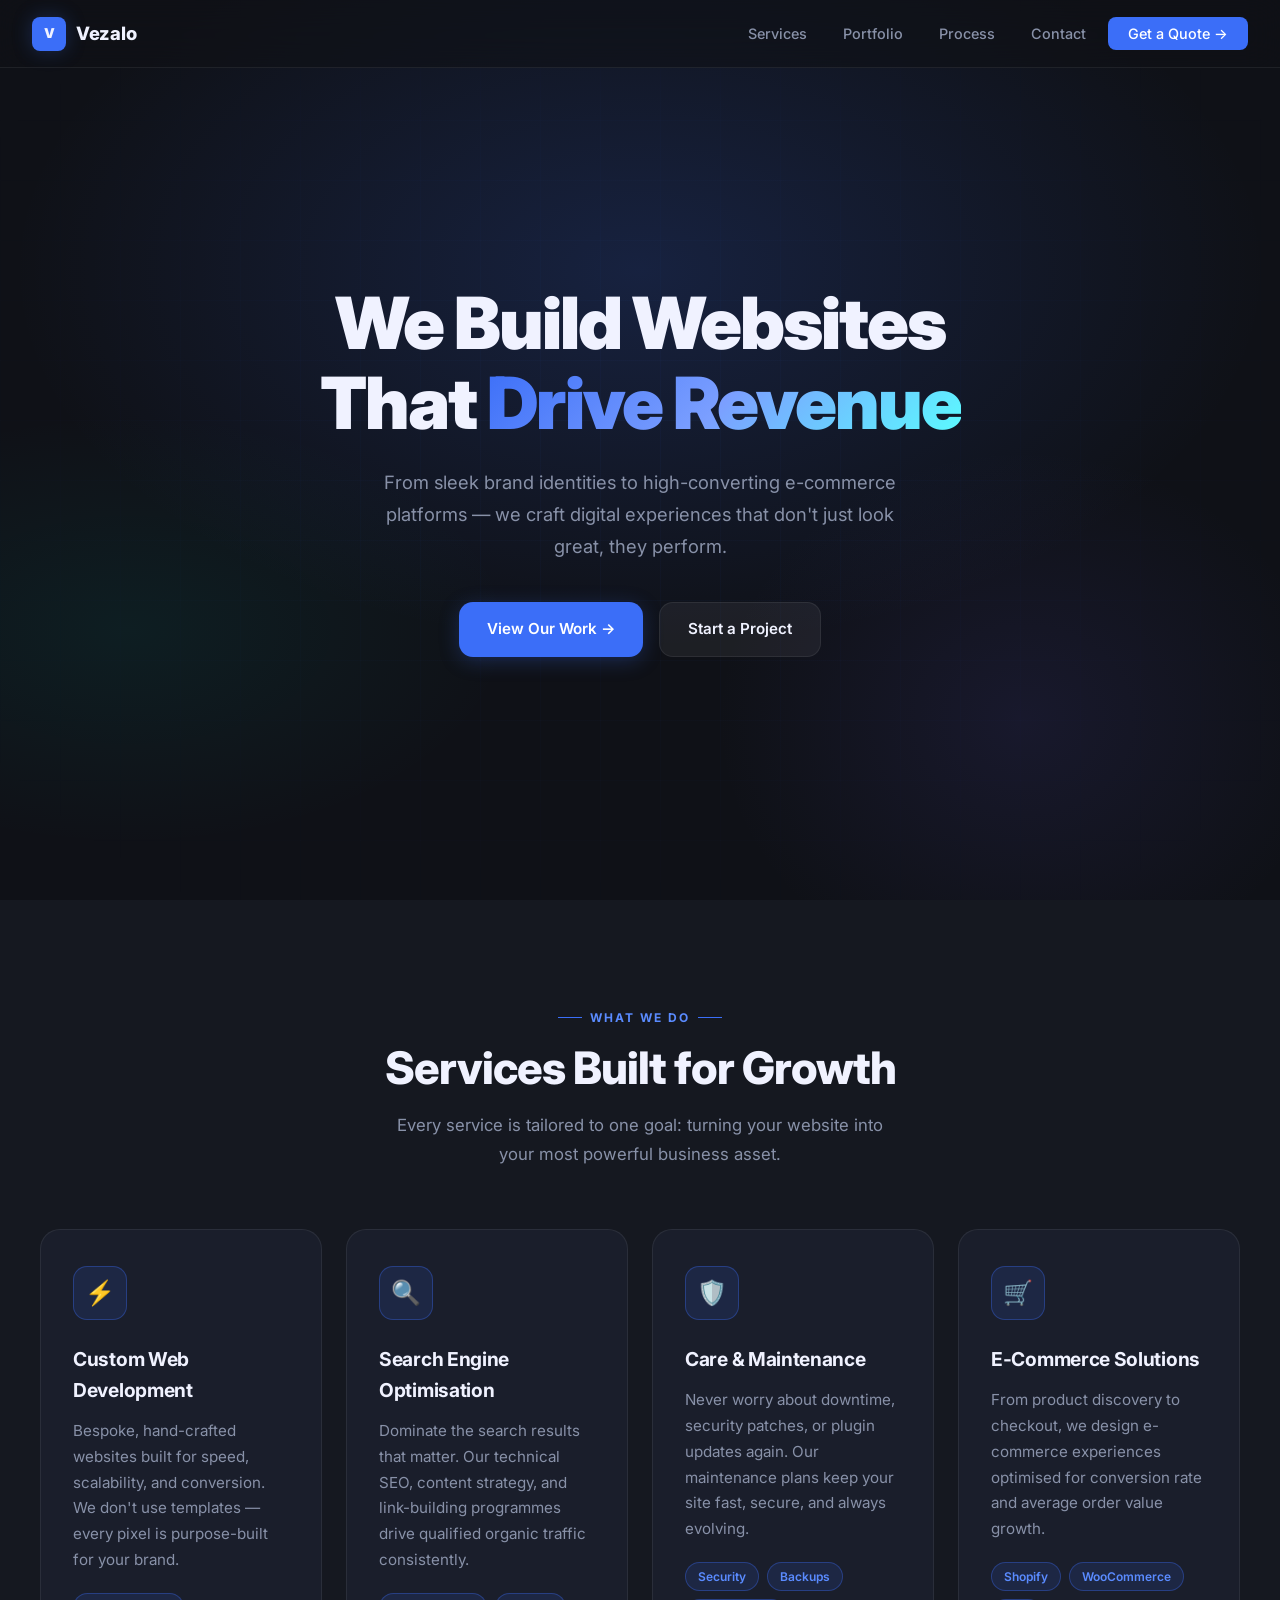
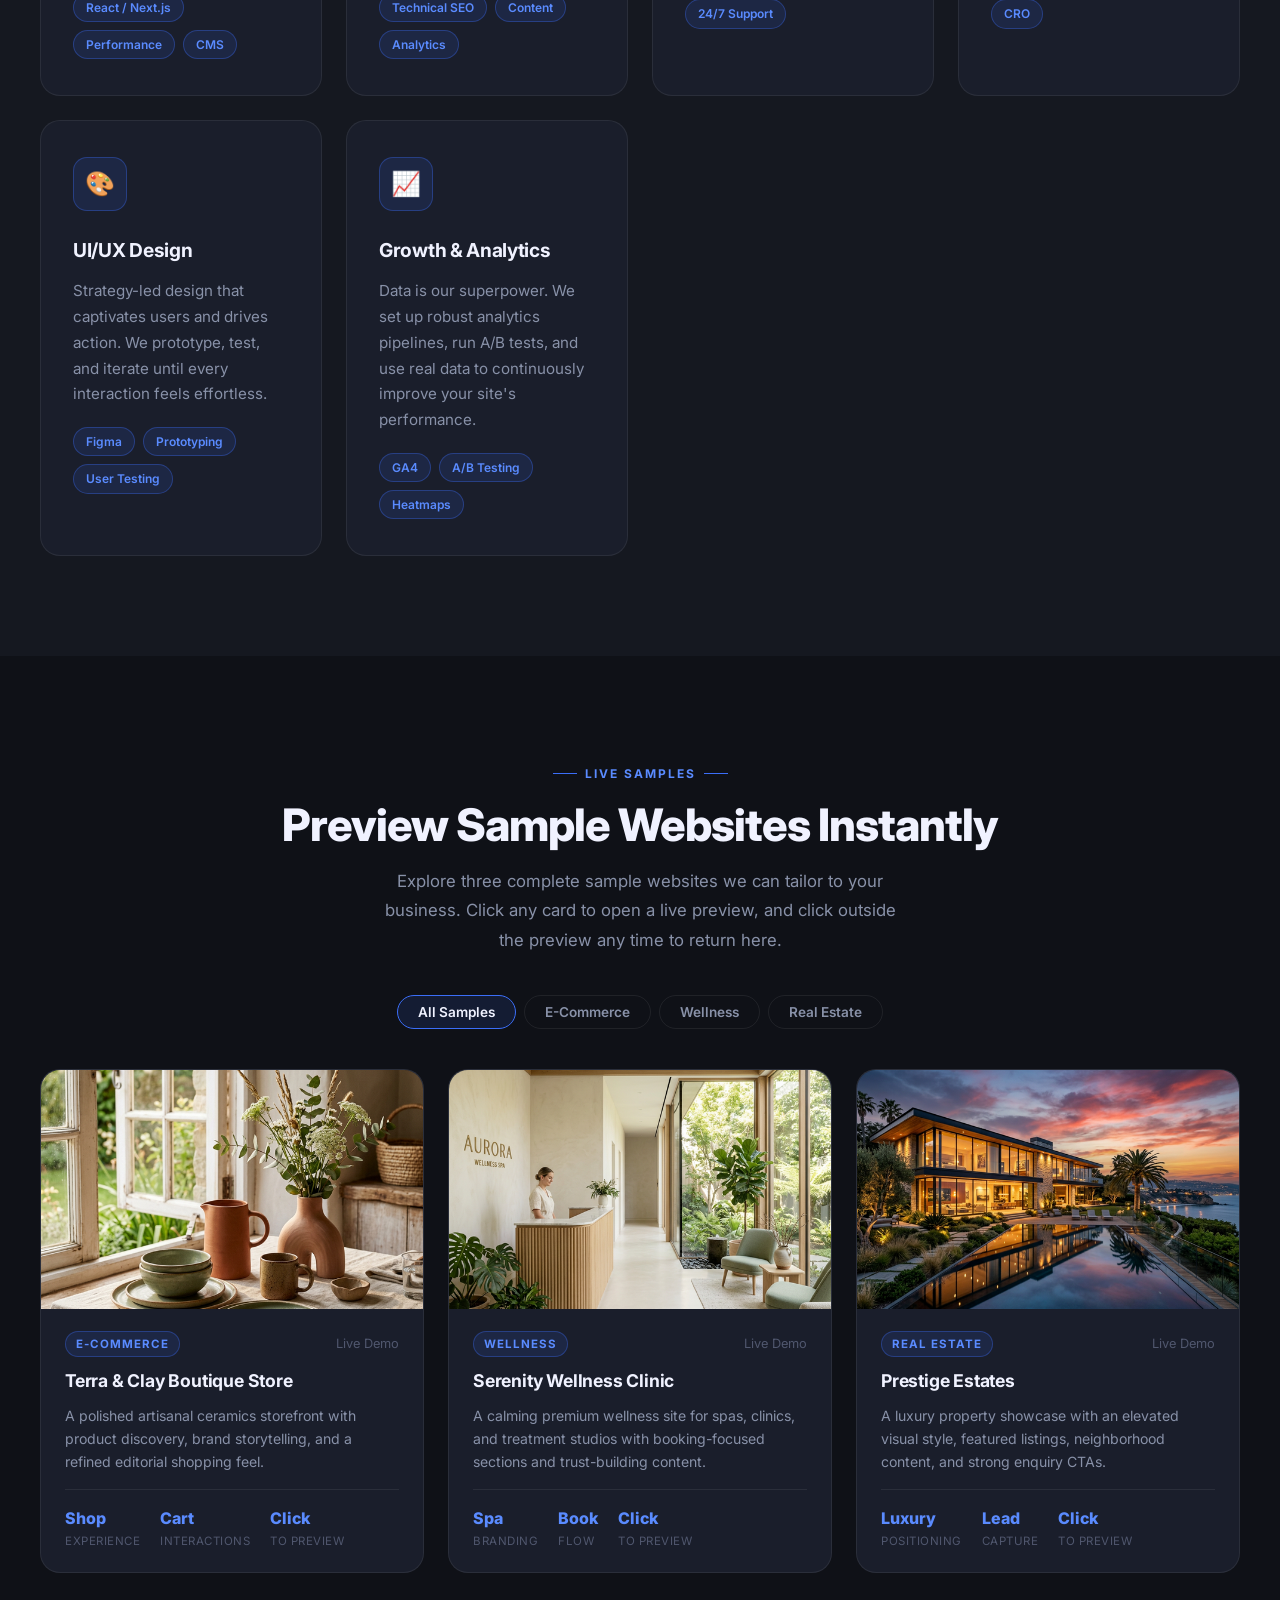
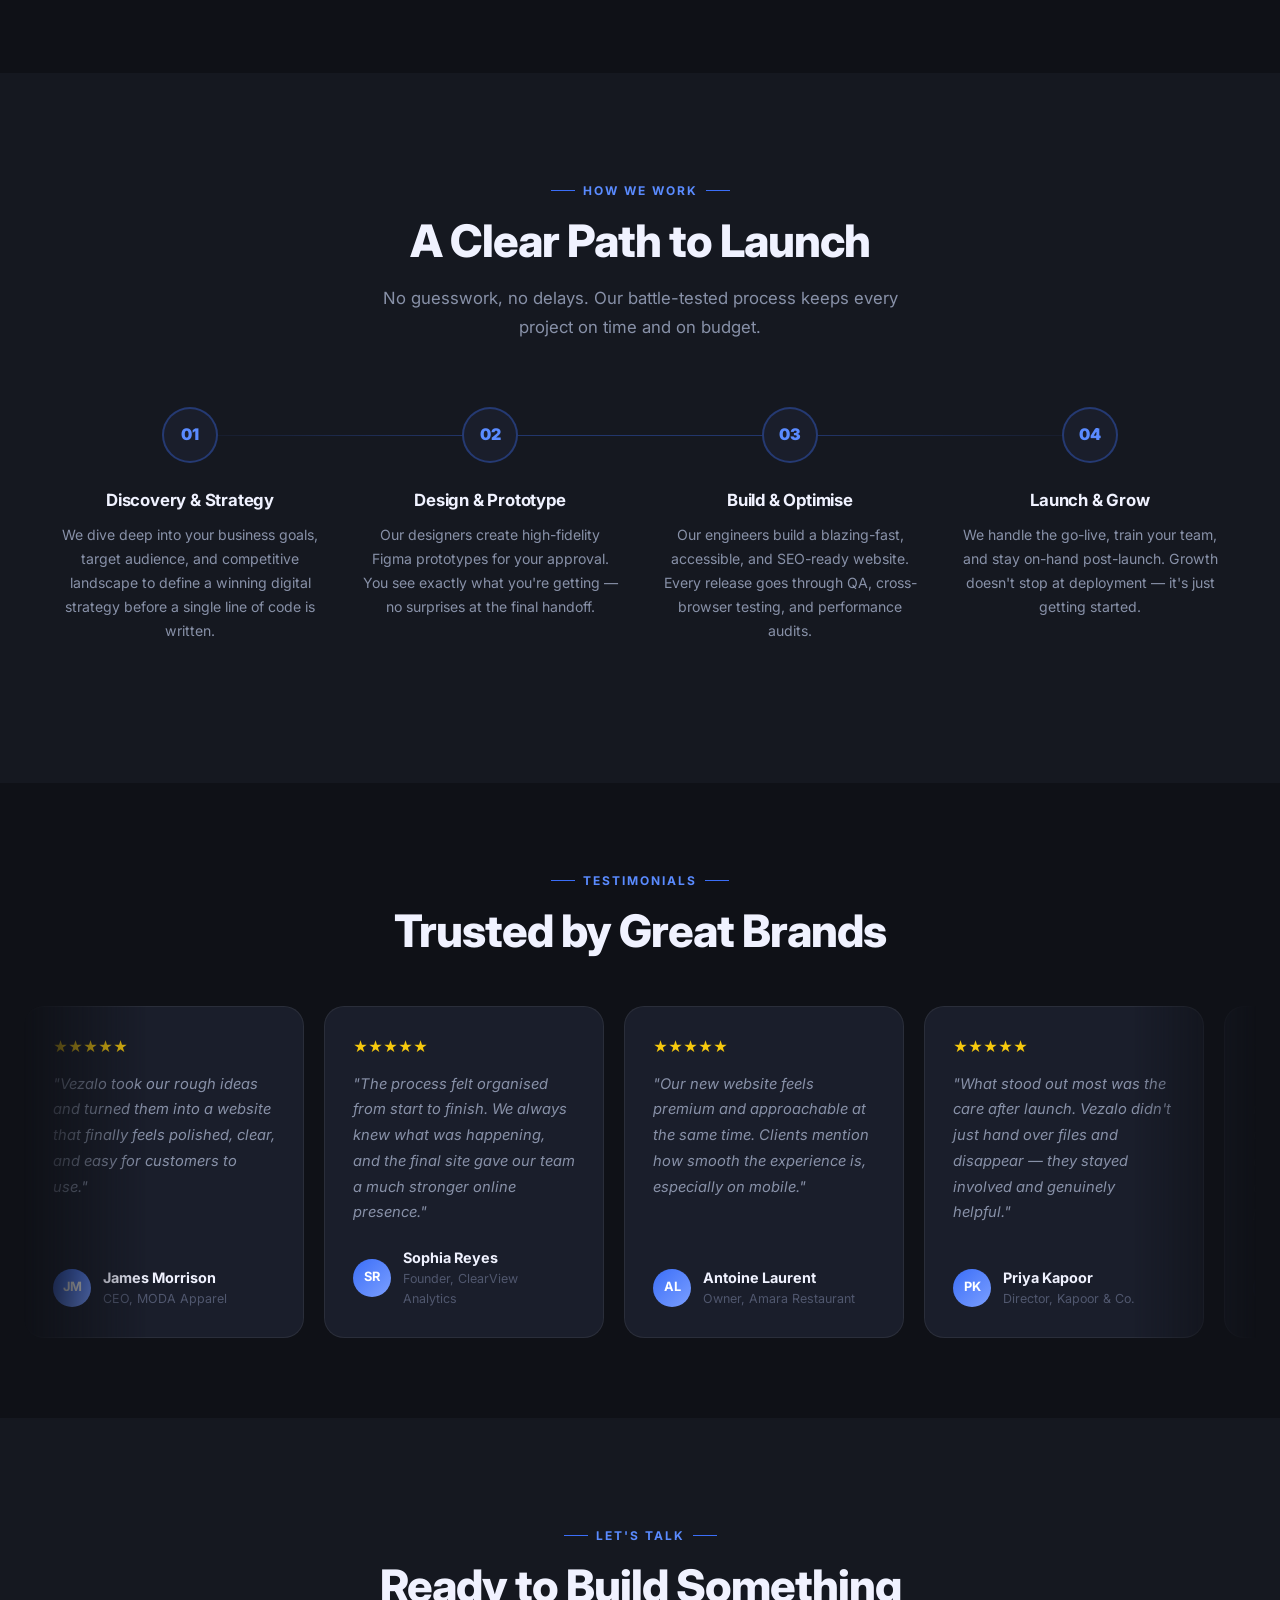
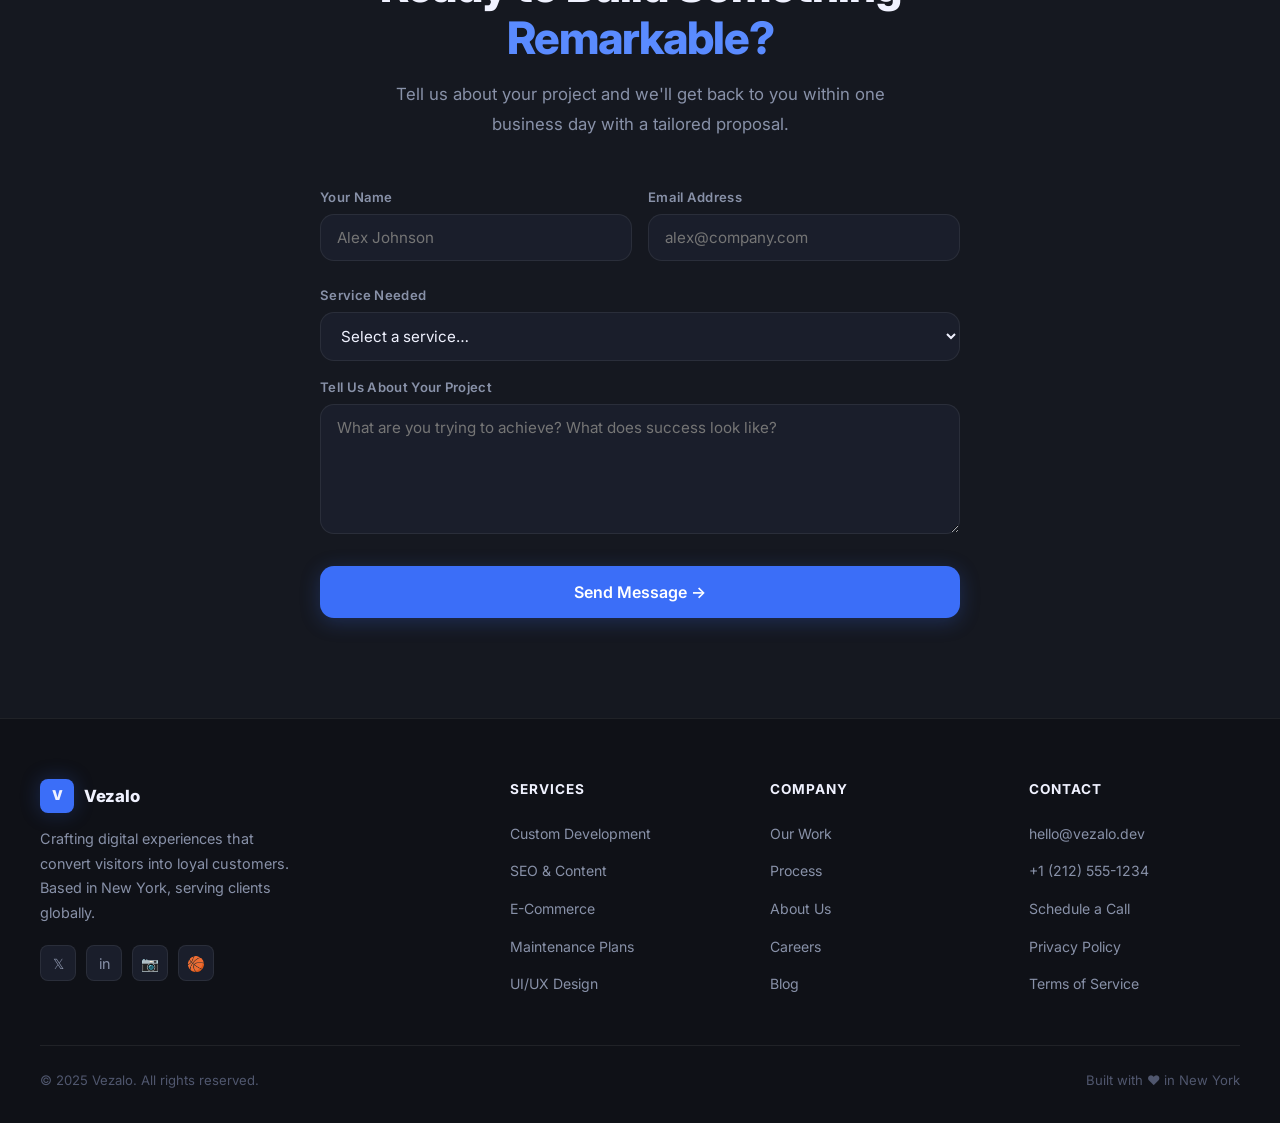
==== commit 0caae3e5: "added formspree" ====
--- a/index.html
+++ b/index.html
@@ -26,7 +26,7 @@
       <li role="none"><a href="#services" role="menuitem" data-section="services">Services</a></li>
       <li role="none"><a href="#portfolio" role="menuitem" data-section="portfolio">Portfolio</a></li>
       <li role="none"><a href="#process" role="menuitem" data-section="process">Process</a></li>
-      <li role="none"><a href="#generator" role="menuitem" data-section="generator">AI Generator</a></li>
+
       <li role="none"><a href="#contact" role="menuitem" data-section="contact">Contact</a></li>
       <li role="none"><a href="#contact" class="nav-cta" role="menuitem">Get a Quote →</a></li>
     </ul>
@@ -337,95 +337,7 @@
     </div>
   </section>
 
-  <!-- ===================== MAGIC WEBSITE GENERATOR ===================== -->
-  <section class="generator" id="generator" aria-label="Magic Website Generator">
-    <div class="container">
-
-      <!-- Header -->
-      <div class="gen-header reveal">
-        <div class="section-label">✨ Try It Free</div>
-        <h2 class="section-title">Magic Website <em>Generator</em></h2>
-        <p class="section-sub" style="margin:0 auto;">
-          Describe your business in plain English. Our AI builds a live, responsive website preview in seconds — then
-          we'll make it perfect.
-        </p>
-      </div>
-
-      <!-- Search bar -->
-      <div class="gen-bar-wrap reveal">
-        <div class="gen-bar">
-          <span class="gen-bar-icon">🏢</span>
-          <input type="text" id="gen-desc"
-            placeholder="e.g. A craft coffee shop in Austin called Bloom that specialises in single-origin espresso…"
-            autocomplete="off" maxlength="400" aria-label="Business description" />
-          <button id="gen-btn" aria-label="Generate website">
-            <span>✨</span> Generate
-          </button>
-        </div>
-      </div>
-
-      <!-- Example prompts -->
-      <div class="gen-examples reveal">
-        <span style="font-size:0.78rem;color:var(--text-muted);margin-right:4px;">Try:</span>
-        <button class="gen-example"
-          data-prompt="A luxury pet spa in New York called Pawsome — grooming, daycare, and wellness for dogs">🐾 Pet
-          Spa</button>
-        <button class="gen-example"
-          data-prompt="A freelance photographer named Lena Harlow specialising in editorial and wedding photography">📷
-          Photographer</button>
-        <button class="gen-example"
-          data-prompt="An AI SaaS startup called Nexora that automates invoice processing for accounting firms">🤖 SaaS
-          Startup</button>
-        <button class="gen-example"
-          data-prompt="A family-owned Italian restaurant called La Stella in Chicago with a wood-fired oven">🍕
-          Restaurant</button>
-      </div>
-
-      <!-- Status -->
-      <p class="gen-status" id="gen-status" role="alert"></p>
-
-      <!-- API key (collapsible) -->
-      <div class="gen-key-wrap reveal">
-        <button id="gen-key-toggle">▼ Set Gemini API Key</button>
-        <div id="gen-key-row" role="group" aria-label="API key settings">
-          <label for="gen-api-key">🔑 Key:</label>
-          <input type="password" id="gen-api-key" placeholder="AIza…" autocomplete="off" spellcheck="false" />
-          <button id="gen-key-eye" aria-label="Toggle key visibility" title="Show / hide key">👁️</button>
-          <a href="https://aistudio.google.com/app/apikey" target="_blank" rel="noopener" class="gen-key-link">Get free
-            key →</a>
-        </div>
-      </div>
-
-      <!-- Live preview -->
-      <div id="gen-preview-wrap">
-        <!-- Browser chrome bar -->
-        <div class="gen-browser-chrome">
-          <div class="gen-chrome-dots">
-            <span></span><span></span><span></span>
-          </div>
-          <div class="gen-chrome-bar" id="gen-chrome-url">ai-preview.vezalo.dev</div>
-          <div class="gen-chrome-badge">AI Live Preview</div>
-        </div>
-        <!-- Shimmer skeleton -->
-        <div class="gen-shimmer"></div>
-        <!-- Actual iframe -->
-        <iframe id="gen-iframe" title="AI Generated Website Preview" sandbox="allow-scripts allow-same-origin"
-          loading="lazy"></iframe>
-      </div>
-
-      <!-- Professional Polish CTA -->
-      <div id="gen-polish-card" role="complementary" aria-label="Professional Polish offer">
-        <div class="gen-polish-sparkle">🚀</div>
-        <div class="gen-polish-text">
-          <h3>Love the concept? Let's make it real.</h3>
-          <p>Our team will turn this AI sketch into a blazing-fast, fully custom website — pixel-perfect, SEO-optimised,
-            and built to convert.</p>
-        </div>
-        <a href="#contact" class="btn btn-primary" style="flex-shrink:0;">Professional Polish →</a>
-      </div>
-
-    </div>
-  </section>
+
 
   <!-- ===================== TESTIMONIALS ===================== -->
   <section class="testimonials" aria-label="Client Testimonials">
@@ -587,7 +499,7 @@
           </p>
         </div>
 
-        <form class="contact-form reveal" id="contactForm" novalidate>
+        <form class="contact-form reveal" id="contactForm" action="https://formspree.io/f/mojkdajd" method="POST" novalidate>
           <div class="form-row">
             <div class="form-group">
               <label for="fname">Your Name</label>
@@ -712,7 +624,7 @@
   <div class="toast" id="toast" role="status" aria-live="polite"></div>
 
   <script src="script.js" defer></script>
-  <script src="generator.js" defer></script>
+
 </body>
 
 </html>
--- a/styles.css
+++ b/styles.css
@@ -1,1857 +1,1400 @@
-/* ===========================
-   DESIGN TOKENS
-   =========================== */
-@import url('https://fonts.googleapis.com/css2?family=Inter:wght@300;400;500;600;700;800;900&display=swap');
-
-:root {
-  --bg-primary: #0F1117;
-  --bg-secondary: #151820;
-  --bg-card: #1A1E2B;
-  --bg-card-hover: #1F2435;
-  --accent: #3B6EF8;
-  --accent-light: #5A8BFF;
-  --accent-glow: rgba(59, 110, 248, 0.25);
-  --accent-dim: rgba(59, 110, 248, 0.12);
-  --text-primary: #F0F2FF;
-  --text-secondary: #8891A8;
-  --text-muted: #50576E;
-  --border: rgba(255, 255, 255, 0.07);
-  --border-accent: rgba(59, 110, 248, 0.35);
-  --radius-sm: 8px;
-  --radius-md: 14px;
-  --radius-lg: 20px;
-  --radius-xl: 28px;
-  --shadow-card: 0 4px 30px rgba(0, 0, 0, 0.4);
-  --shadow-accent: 0 0 40px rgba(59, 110, 248, 0.2);
-  --transition: 0.35s cubic-bezier(0.4, 0, 0.2, 1);
-  --font: 'Inter', sans-serif;
-  --max-w: 1200px;
-}
-
-/* ===========================
-   RESET & BASE
-   =========================== */
-*,
-*::before,
-*::after {
-  box-sizing: border-box;
-  margin: 0;
-  padding: 0;
-}
-
-html {
-  scroll-behavior: smooth;
-  font-size: 16px;
-}
-
-body {
-  font-family: var(--font);
-  background: var(--bg-primary);
-  color: var(--text-primary);
-  line-height: 1.6;
-  overflow-x: hidden;
-}
-
-body.modal-open {
-  overflow: hidden;
-}
-
-a {
-  text-decoration: none;
-  color: inherit;
-}
-
-img {
-  display: block;
-  width: 100%;
-}
-
-ul {
-  list-style: none;
-}
-
-section {
-  padding: 100px 24px;
-}
-
-.container {
-  width: 100%;
-  max-width: var(--max-w);
-  margin: 0 auto;
-}
-
-/* ===========================
-   SCROLL REVEAL
-   =========================== */
-.reveal {
-  opacity: 0;
-  transform: translateY(36px);
-  transition: opacity 0.7s ease, transform 0.7s ease;
-}
-
-.reveal.visible {
-  opacity: 1;
-  transform: none;
-}
-
-.reveal-delay-1 {
-  transition-delay: 0.1s;
-}
-
-.reveal-delay-2 {
-  transition-delay: 0.2s;
-}
-
-.reveal-delay-3 {
-  transition-delay: 0.3s;
-}
-
-.reveal-delay-4 {
-  transition-delay: 0.4s;
-}
-
-/* ===========================
-   NAVIGATION
-   =========================== */
-.nav {
-  position: fixed;
-  top: 0;
-  left: 0;
-  right: 0;
-  z-index: 1000;
-  padding: 0 32px;
-  height: 68px;
-  display: flex;
-  align-items: center;
-  justify-content: space-between;
-  background: rgba(15, 17, 23, 0.6);
-  backdrop-filter: blur(18px);
-  -webkit-backdrop-filter: blur(18px);
-  border-bottom: 1px solid var(--border);
-  transition: background var(--transition);
-}
-
-.nav.scrolled {
-  background: rgba(15, 17, 23, 0.92);
-}
-
-.nav-logo {
-  display: flex;
-  align-items: center;
-  gap: 10px;
-  font-weight: 800;
-  font-size: 1.15rem;
-  letter-spacing: -0.3px;
-}
-
-.nav-logo-icon {
-  width: 34px;
-  height: 34px;
-  background: var(--accent);
-  border-radius: var(--radius-sm);
-  display: flex;
-  align-items: center;
-  justify-content: center;
-  font-size: 0.85rem;
-  font-weight: 900;
-  box-shadow: 0 0 20px var(--accent-glow);
-}
-
-.nav-links {
-  display: flex;
-  align-items: center;
-  gap: 8px;
-}
-
-.nav-links a {
-  color: var(--text-secondary);
-  font-size: 0.9rem;
-  font-weight: 500;
-  padding: 7px 14px;
-  border-radius: var(--radius-sm);
-  transition: color var(--transition), background var(--transition);
-}
-
-.nav-links a:hover,
-.nav-links a.active {
-  color: var(--text-primary);
-  background: rgba(255, 255, 255, 0.06);
-}
-
-.nav-cta {
-  background: var(--accent) !important;
-  color: #fff !important;
-  padding: 8px 20px !important;
-  border-radius: var(--radius-sm) !important;
-  transition: box-shadow var(--transition), transform var(--transition) !important;
-}
-
-.nav-cta:hover {
-  box-shadow: 0 0 24px var(--accent-glow) !important;
-  transform: translateY(-1px) !important;
-  background: var(--accent-light) !important;
-}
-
-.nav-burger {
-  display: none;
-  flex-direction: column;
-  gap: 5px;
-  cursor: pointer;
-  padding: 4px;
-}
-
-.nav-burger span {
-  width: 24px;
-  height: 2px;
-  background: var(--text-primary);
-  border-radius: 2px;
-  transition: var(--transition);
-}
-
-/* ===========================
-   HERO
-   =========================== */
-.hero {
-  min-height: 100vh;
-  display: flex;
-  align-items: center;
-  justify-content: center;
-  text-align: center;
-  padding: 120px 24px 80px;
-  position: relative;
-  overflow: hidden;
-}
-
-.hero-bg {
-  position: absolute;
-  inset: 0;
-  z-index: 0;
-  background: radial-gradient(ellipse 70% 60% at 50% 30%, rgba(59, 110, 248, 0.18) 0%, transparent 70%),
-    radial-gradient(ellipse 40% 50% at 80% 80%, rgba(90, 80, 200, 0.12) 0%, transparent 60%),
-    radial-gradient(ellipse 50% 40% at 10% 70%, rgba(0, 200, 180, 0.07) 0%, transparent 60%),
-    var(--bg-primary);
-}
-
-.hero-grid {
-  position: absolute;
-  inset: 0;
-  background-image:
-    linear-gradient(rgba(59, 110, 248, 0.04) 1px, transparent 1px),
-    linear-gradient(90deg, rgba(59, 110, 248, 0.04) 1px, transparent 1px);
-  background-size: 60px 60px;
-  mask-image: radial-gradient(ellipse 80% 80% at 50% 50%, black 0%, transparent 80%);
-}
-
-.hero-particles {
-  position: absolute;
-  inset: 0;
-  overflow: hidden;
-  pointer-events: none;
-}
-
-.particle {
-  position: absolute;
-  border-radius: 50%;
-  background: var(--accent);
-  animation: floatParticle linear infinite;
-  opacity: 0;
-}
-
-@keyframes floatParticle {
-  0% {
-    opacity: 0;
-    transform: translateY(0) scale(0);
-  }
-
-  10% {
-    opacity: 0.6;
-  }
-
-  90% {
-    opacity: 0.3;
-  }
-
-  100% {
-    opacity: 0;
-    transform: translateY(-120vh) scale(1.2);
-  }
-}
-
-.hero-badge {
-  display: inline-flex;
-  align-items: center;
-  gap: 8px;
-  background: var(--accent-dim);
-  border: 1px solid var(--border-accent);
-  color: var(--accent-light);
-  font-size: 0.8rem;
-  font-weight: 600;
-  padding: 6px 16px;
-  border-radius: 100px;
-  margin-bottom: 28px;
-  letter-spacing: 0.5px;
-  text-transform: uppercase;
-}
-
-.hero-badge::before {
-  content: '';
-  width: 6px;
-  height: 6px;
-  border-radius: 50%;
-  background: var(--accent-light);
-  animation: pulse 2s infinite;
-}
-
-@keyframes pulse {
-
-  0%,
-  100% {
-    opacity: 1;
-    box-shadow: 0 0 0 0 var(--accent-light);
-  }
-
-  50% {
-    opacity: 0.6;
-    box-shadow: 0 0 0 6px transparent;
-  }
-}
-
-.hero-content {
-  position: relative;
-  z-index: 1;
-  max-width: 820px;
-}
-
-.hero h1 {
-  font-size: clamp(2.6rem, 6vw, 4.5rem);
-  font-weight: 900;
-  line-height: 1.1;
-  letter-spacing: -2px;
-  margin-bottom: 24px;
-}
-
-.hero h1 .gradient-text {
-  background: linear-gradient(135deg, #3B6EF8, #7B9FFF, #5AFFFF);
-  -webkit-background-clip: text;
-  -webkit-text-fill-color: transparent;
-  background-clip: text;
-}
-
-.hero-sub {
-  font-size: 1.15rem;
-  color: var(--text-secondary);
-  max-width: 560px;
-  margin: 0 auto 40px;
-  line-height: 1.75;
-}
-
-.hero-actions {
-  display: flex;
-  gap: 16px;
-  justify-content: center;
-  flex-wrap: wrap;
-}
-
-.hero-stats {
-  display: flex;
-  gap: 40px;
-  justify-content: center;
-  margin-top: 72px;
-  flex-wrap: wrap;
-}
-
-.stat {
-  text-align: center;
-}
-
-.stat-number {
-  font-size: 2rem;
-  font-weight: 800;
-  color: var(--text-primary);
-  letter-spacing: -1px;
-}
-
-.stat-number span {
-  color: var(--accent-light);
-}
-
-.stat-label {
-  font-size: 0.82rem;
-  color: var(--text-muted);
-  text-transform: uppercase;
-  letter-spacing: 1px;
-  margin-top: 2px;
-}
-
-.stat-divider {
-  width: 1px;
-  background: var(--border);
-  height: 44px;
-  align-self: center;
-}
-
-/* ===========================
-   BUTTONS
-   =========================== */
-.btn {
-  display: inline-flex;
-  align-items: center;
-  gap: 8px;
-  font-family: var(--font);
-  font-weight: 600;
-  font-size: 0.95rem;
-  padding: 14px 28px;
-  border-radius: var(--radius-md);
-  border: none;
-  cursor: pointer;
-  transition: var(--transition);
-}
-
-.btn-primary {
-  background: var(--accent);
-  color: #fff;
-  box-shadow: 0 4px 20px var(--accent-glow);
-}
-
-.btn-primary:hover {
-  background: var(--accent-light);
-  box-shadow: 0 8px 32px rgba(59, 110, 248, 0.4);
-  transform: translateY(-2px);
-}
-
-.btn-secondary {
-  background: rgba(255, 255, 255, 0.06);
-  color: var(--text-primary);
-  border: 1px solid var(--border);
-}
-
-.btn-secondary:hover {
-  background: rgba(255, 255, 255, 0.1);
-  border-color: rgba(255, 255, 255, 0.15);
-  transform: translateY(-2px);
-}
-
-/* ===========================
-   SECTION LABELS
-   =========================== */
-.section-label {
-  display: inline-flex;
-  align-items: center;
-  gap: 8px;
-  font-size: 0.75rem;
-  font-weight: 700;
-  letter-spacing: 2px;
-  text-transform: uppercase;
-  color: var(--accent-light);
-  margin-bottom: 16px;
-}
-
-.section-label::before,
-.section-label::after {
-  content: '';
-  height: 1px;
-  width: 24px;
-  background: var(--accent);
-}
-
-.section-title {
-  font-size: clamp(1.8rem, 4vw, 2.8rem);
-  font-weight: 800;
-  letter-spacing: -1px;
-  line-height: 1.15;
-  margin-bottom: 16px;
-}
-
-.section-sub {
-  font-size: 1.05rem;
-  color: var(--text-secondary);
-  max-width: 520px;
-  line-height: 1.75;
-}
-
-.text-center {
-  text-align: center;
-}
-
-.text-center .section-sub {
-  margin: 0 auto;
-}
-
-.text-center .section-label {
-  margin: 0 auto 16px;
-}
-
-/* ===========================
-   SERVICES
-   =========================== */
-.services {
-  background: var(--bg-secondary);
-}
-
-.services-grid {
-  display: grid;
-  grid-template-columns: repeat(auto-fit, minmax(280px, 1fr));
-  gap: 24px;
-  margin-top: 60px;
-}
-
-.service-card {
-  background: var(--bg-card);
-  border: 1px solid var(--border);
-  border-radius: var(--radius-lg);
-  padding: 36px 32px;
-  transition: var(--transition);
-  position: relative;
-  overflow: hidden;
-  cursor: pointer;
-}
-
-.service-card::before {
-  content: '';
-  position: absolute;
-  inset: 0;
-  border-radius: var(--radius-lg);
-  background: linear-gradient(135deg, var(--accent-dim), transparent);
-  opacity: 0;
-  transition: opacity var(--transition);
-}
-
-.service-card:hover {
-  border-color: var(--border-accent);
-  transform: translateY(-6px);
-  box-shadow: var(--shadow-card), var(--shadow-accent);
-}
-
-.service-card:hover::before {
-  opacity: 1;
-}
-
-.service-icon {
-  width: 54px;
-  height: 54px;
-  border-radius: var(--radius-md);
-  background: var(--accent-dim);
-  border: 1px solid var(--border-accent);
-  display: flex;
-  align-items: center;
-  justify-content: center;
-  font-size: 1.5rem;
-  margin-bottom: 24px;
-  transition: var(--transition);
-}
-
-.service-card:hover .service-icon {
-  background: var(--accent);
-  box-shadow: 0 0 24px var(--accent-glow);
-  border-color: var(--accent);
-}
-
-.service-card h3 {
-  font-size: 1.2rem;
-  font-weight: 700;
-  margin-bottom: 12px;
-  letter-spacing: -0.3px;
-}
-
-.service-card p {
-  color: var(--text-secondary);
-  font-size: 0.95rem;
-  line-height: 1.7;
-  margin-bottom: 20px;
-}
-
-.service-tags {
-  display: flex;
-  gap: 8px;
-  flex-wrap: wrap;
-}
-
-.tag {
-  font-size: 0.75rem;
-  font-weight: 600;
-  color: var(--accent-light);
-  background: var(--accent-dim);
-  border: 1px solid var(--border-accent);
-  padding: 4px 12px;
-  border-radius: 100px;
-}
-
-/* ===========================
-   PORTFOLIO
-   =========================== */
-.portfolio {
-  background: var(--bg-primary);
-}
-
-.portfolio-filter {
-  display: flex;
-  gap: 8px;
-  justify-content: center;
-  margin: 40px 0;
-  flex-wrap: wrap;
-}
-
-.filter-btn {
-  font-family: var(--font);
-  font-size: 0.85rem;
-  font-weight: 600;
-  color: var(--text-secondary);
-  background: transparent;
-  border: 1px solid var(--border);
-  padding: 8px 20px;
-  border-radius: 100px;
-  cursor: pointer;
-  transition: var(--transition);
-}
-
-.filter-btn:hover,
-.filter-btn.active {
-  color: var(--text-primary);
-  border-color: var(--accent);
-  background: var(--accent-dim);
-}
-
-.portfolio-grid {
-  display: grid;
-  grid-template-columns: repeat(auto-fit, minmax(330px, 1fr));
-  gap: 24px;
-}
-
-.portfolio-card {
-  border-radius: var(--radius-lg);
-  overflow: hidden;
-  border: 1px solid var(--border);
-  background: var(--bg-card);
-  transition: var(--transition);
-  cursor: pointer;
-}
-
-.portfolio-card:hover {
-  transform: translateY(-8px);
-  border-color: var(--border-accent);
-  box-shadow: var(--shadow-card), var(--shadow-accent);
-}
-
-.portfolio-card:focus-visible {
-  outline: 2px solid var(--accent-light);
-  outline-offset: 4px;
-}
-
-.portfolio-img {
-  position: relative;
-  overflow: hidden;
-  aspect-ratio: 16 / 10;
-  background: var(--bg-secondary);
-}
-
-.portfolio-img img {
-  width: 100%;
-  height: 100%;
-  object-fit: cover;
-  transition: transform 0.6s ease;
-}
-
-.portfolio-card:hover .portfolio-img img {
-  transform: scale(1.06);
-}
-
-.portfolio-overlay {
-  position: absolute;
-  inset: 0;
-  background: linear-gradient(to top, rgba(10, 12, 20, 0.95) 0%, rgba(10, 12, 20, 0.2) 60%, transparent 100%);
-  display: flex;
-  align-items: flex-end;
-  padding: 24px;
-  opacity: 0;
-  transition: opacity var(--transition);
-}
-
-.portfolio-card:hover .portfolio-overlay {
-  opacity: 1;
-}
-
-.portfolio-overlay-content {
-  transform: translateY(10px);
-  transition: transform var(--transition);
-}
-
-.portfolio-card:hover .portfolio-overlay-content {
-  transform: none;
-}
-
-.overlay-category {
-  font-size: 0.7rem;
-  font-weight: 700;
-  text-transform: uppercase;
-  letter-spacing: 1.5px;
-  color: var(--accent-light);
-  margin-bottom: 6px;
-}
-
-.overlay-title {
-  font-size: 1.1rem;
-  font-weight: 700;
-}
-
-.portfolio-body {
-  padding: 22px 24px;
-}
-
-.portfolio-meta {
-  display: flex;
-  align-items: center;
-  justify-content: space-between;
-  margin-bottom: 10px;
-}
-
-.portfolio-category-badge {
-  font-size: 0.72rem;
-  font-weight: 700;
-  text-transform: uppercase;
-  letter-spacing: 1px;
-  color: var(--accent-light);
-  background: var(--accent-dim);
-  border: 1px solid var(--border-accent);
-  padding: 3px 10px;
-  border-radius: 100px;
-}
-
-.portfolio-year {
-  font-size: 0.8rem;
-  color: var(--text-muted);
-}
-
-.portfolio-card h3 {
-  font-size: 1.1rem;
-  font-weight: 700;
-  margin-bottom: 8px;
-  letter-spacing: -0.2px;
-}
-
-.portfolio-card p {
-  font-size: 0.88rem;
-  color: var(--text-secondary);
-  line-height: 1.65;
-  margin-bottom: 16px;
-}
-
-.portfolio-stats {
-  display: flex;
-  gap: 20px;
-  border-top: 1px solid var(--border);
-  padding-top: 16px;
-}
-
-.pstat {
-  text-align: left;
-}
-
-.pstat-num {
-  font-size: 1rem;
-  font-weight: 800;
-  color: var(--accent-light);
-}
-
-.pstat-label {
-  font-size: 0.72rem;
-  color: var(--text-muted);
-  text-transform: uppercase;
-  letter-spacing: 0.5px;
-}
-
-/* ===========================
-   SAMPLE SITE PREVIEW MODAL
-   =========================== */
-.site-preview-modal {
-  position: fixed;
-  inset: 0;
-  z-index: 1200;
-  opacity: 0;
-  visibility: hidden;
-  transition: opacity var(--transition), visibility var(--transition);
-}
-
-.site-preview-modal.open {
-  opacity: 1;
-  visibility: visible;
-}
-
-.site-preview-backdrop {
-  position: absolute;
-  inset: 0;
-  background: rgba(7, 10, 18, 0.82);
-  backdrop-filter: blur(10px);
-  -webkit-backdrop-filter: blur(10px);
-  display: flex;
-  align-items: center;
-  justify-content: center;
-  padding: 28px;
-}
-
-.site-preview-panel {
-  width: min(1180px, 100%);
-  height: min(88vh, 900px);
-  background: #0b0f18;
-  border: 1px solid var(--border-accent);
-  border-radius: var(--radius-xl);
-  box-shadow: 0 24px 80px rgba(0, 0, 0, 0.55);
-  overflow: hidden;
-  display: flex;
-  flex-direction: column;
-}
-
-.site-preview-header {
-  display: flex;
-  align-items: center;
-  justify-content: space-between;
-  gap: 16px;
-  padding: 18px 20px;
-  border-bottom: 1px solid var(--border);
-  background: rgba(255, 255, 255, 0.02);
-}
-
-.site-preview-eyebrow {
-  font-size: 0.72rem;
-  text-transform: uppercase;
-  letter-spacing: 1.4px;
-  color: var(--accent-light);
-  margin-bottom: 4px;
-}
-
-.site-preview-header h3 {
-  font-size: 1.1rem;
-  letter-spacing: -0.2px;
-}
-
-.site-preview-actions {
-  display: flex;
-  align-items: center;
-  gap: 10px;
-}
-
-.site-preview-btn,
-.site-preview-close {
-  border: 1px solid var(--border);
-  background: rgba(255, 255, 255, 0.05);
-  color: var(--text-primary);
-  cursor: pointer;
-  transition: var(--transition);
-}
-
-.site-preview-btn {
-  font-family: var(--font);
-  font-size: 0.86rem;
-  font-weight: 600;
-  padding: 10px 16px;
-  border-radius: var(--radius-md);
-}
-
-.site-preview-close {
-  width: 42px;
-  height: 42px;
-  border-radius: 50%;
-  font-size: 1.5rem;
-  line-height: 1;
-}
-
-.site-preview-btn:hover,
-.site-preview-close:hover {
-  background: rgba(255, 255, 255, 0.1);
-  border-color: var(--border-accent);
-}
-
-.site-preview-frame-wrap {
-  flex: 1;
-  min-height: 0;
-  background: #fff;
-}
-
-#sitePreviewFrame {
-  width: 100%;
-  height: 100%;
-  border: 0;
-  display: block;
-  background: #fff;
-}
-
-/* ===========================
-   PROCESS
-   =========================== */
-.process {
-  background: var(--bg-secondary);
-}
-
-.process-timeline {
-  display: grid;
-  grid-template-columns: repeat(auto-fit, minmax(220px, 1fr));
-  gap: 0;
-  margin-top: 64px;
-  position: relative;
-}
-
-.process-timeline::before {
-  content: '';
-  position: absolute;
-  top: 28px;
-  left: 10%;
-  right: 10%;
-  height: 1px;
-  background: linear-gradient(90deg, transparent, var(--border-accent), var(--border-accent), transparent);
-}
-
-.process-step {
-  padding: 0 20px 40px;
-  text-align: center;
-  position: relative;
-}
-
-.step-number {
-  width: 56px;
-  height: 56px;
-  border-radius: 50%;
-  background: var(--bg-card);
-  border: 2px solid var(--border-accent);
-  display: flex;
-  align-items: center;
-  justify-content: center;
-  font-size: 1rem;
-  font-weight: 900;
-  color: var(--accent-light);
-  margin: 0 auto 24px;
-  position: relative;
-  z-index: 1;
-  transition: var(--transition);
-}
-
-.process-step:hover .step-number {
-  background: var(--accent);
-  border-color: var(--accent);
-  color: #fff;
-  box-shadow: 0 0 30px var(--accent-glow);
-}
-
-.process-step h3 {
-  font-size: 1.05rem;
-  font-weight: 700;
-  margin-bottom: 10px;
-  letter-spacing: -0.2px;
-}
-
-.process-step p {
-  font-size: 0.88rem;
-  color: var(--text-secondary);
-  line-height: 1.7;
-}
-
-/* ===========================
-   TESTIMONIAL STRIP
-   =========================== */
-.testimonials {
-  background: var(--bg-primary);
-  padding: 80px 24px;
-  overflow: hidden;
-}
-
-.testimonial-track-wrap {
-  overflow: hidden;
-  mask-image: linear-gradient(90deg, transparent, black 10%, black 90%, transparent);
-}
-
-.testimonial-track {
-  display: flex;
-  gap: 20px;
-  width: max-content;
-  animation: scrollTrack 48s linear infinite;
-}
-
-@keyframes scrollTrack {
-  from {
-    transform: translateX(0);
-  }
-
-  to {
-    transform: translateX(-50%);
-  }
-}
-
-.testimonial-track:hover {
-  animation-play-state: paused;
-}
-
-.testimonial-item {
-  width: 280px;
-  min-height: 300px;
-  background: var(--bg-card);
-  border: 1px solid var(--border);
-  border-radius: var(--radius-lg);
-  padding: 28px 28px;
-  flex-shrink: 0;
-  display: flex;
-  flex-direction: column;
-}
-
-.testimonial-stars {
-  color: #F6C90E;
-  font-size: 0.9rem;
-  margin-bottom: 14px;
-}
-
-.testimonial-item blockquote {
-  font-size: 0.92rem;
-  color: var(--text-secondary);
-  line-height: 1.75;
-  margin-bottom: 20px;
-  font-style: italic;
-  flex: 1;
-}
-
-.testimonial-author {
-  display: flex;
-  align-items: center;
-  gap: 12px;
-}
-
-.author-avatar {
-  width: 38px;
-  height: 38px;
-  border-radius: 50%;
-  background: linear-gradient(135deg, var(--accent), #7B9FFF);
-  display: flex;
-  align-items: center;
-  justify-content: center;
-  font-size: 0.8rem;
-  font-weight: 700;
-  color: #fff;
-  flex-shrink: 0;
-}
-
-.author-name {
-  font-size: 0.9rem;
-  font-weight: 700;
-}
-
-.author-role {
-  font-size: 0.78rem;
-  color: var(--text-muted);
-}
-
-/* ===========================
-   CONTACT
-   =========================== */
-.contact {
-  background: var(--bg-secondary);
-  padding: 100px 24px;
-}
-
-.contact-inner {
-  max-width: 640px;
-  margin: 0 auto;
-  text-align: center;
-}
-
-.contact-form {
-  margin-top: 48px;
-  display: flex;
-  flex-direction: column;
-  gap: 16px;
-  text-align: left;
-}
-
-.form-row {
-  display: grid;
-  grid-template-columns: 1fr 1fr;
-  gap: 16px;
-}
-
-.form-group {
-  display: flex;
-  flex-direction: column;
-  gap: 6px;
-}
-
-.form-group label {
-  font-size: 0.82rem;
-  font-weight: 600;
-  color: var(--text-secondary);
-  letter-spacing: 0.3px;
-}
-
-.form-group input,
-.form-group textarea,
-.form-group select {
-  background: var(--bg-card);
-  border: 1px solid var(--border);
-  border-radius: var(--radius-md);
-  color: var(--text-primary);
-  font-family: var(--font);
-  font-size: 0.95rem;
-  padding: 13px 16px;
-  outline: none;
-  transition: border-color var(--transition), box-shadow var(--transition);
-}
-
-.form-group input:focus,
-.form-group textarea:focus,
-.form-group select:focus {
-  border-color: var(--accent);
-  box-shadow: 0 0 0 3px rgba(59, 110, 248, 0.15);
-}
-
-.form-group input.error,
-.form-group textarea.error {
-  border-color: #FF4D6D;
-  box-shadow: 0 0 0 3px rgba(255, 77, 109, 0.15);
-}
-
-.form-group textarea {
-  resize: vertical;
-  min-height: 130px;
-}
-
-.form-group select option {
-  background: var(--bg-card);
-}
-
-.form-submit {
-  display: flex;
-  justify-content: center;
-  margin-top: 8px;
-}
-
-.form-submit .btn {
-  width: 100%;
-  justify-content: center;
-  font-size: 1rem;
-  padding: 16px;
-}
-
-.form-error-msg {
-  font-size: 0.78rem;
-  color: #FF4D6D;
-  margin-top: 2px;
-}
-
-/* ===========================
-   TOAST
-   =========================== */
-.toast {
-  position: fixed;
-  bottom: 32px;
-  right: 32px;
-  background: #18C97E;
-  color: #fff;
-  font-size: 0.9rem;
-  font-weight: 600;
-  padding: 14px 24px;
-  border-radius: var(--radius-md);
-  box-shadow: 0 8px 32px rgba(0, 0, 0, 0.4);
-  z-index: 9999;
-  transform: translateY(16px);
-  opacity: 0;
-  transition: all 0.4s cubic-bezier(0.4, 0, 0.2, 1);
-  pointer-events: none;
-}
-
-.toast.show {
-  opacity: 1;
-  transform: none;
-}
-
-/* ===========================
-   FOOTER
-   =========================== */
-footer {
-  background: var(--bg-primary);
-  border-top: 1px solid var(--border);
-  padding: 60px 24px 32px;
-}
-
-.footer-inner {
-  max-width: var(--max-w);
-  margin: 0 auto;
-  display: grid;
-  grid-template-columns: 2fr 1fr 1fr 1fr;
-  gap: 48px;
-  margin-bottom: 48px;
-}
-
-.footer-brand p {
-  font-size: 0.9rem;
-  color: var(--text-secondary);
-  margin: 14px 0 20px;
-  line-height: 1.7;
-  max-width: 260px;
-}
-
-.social-links {
-  display: flex;
-  gap: 10px;
-}
-
-.social-btn {
-  width: 36px;
-  height: 36px;
-  border-radius: var(--radius-sm);
-  background: var(--bg-card);
-  border: 1px solid var(--border);
-  display: flex;
-  align-items: center;
-  justify-content: center;
-  font-size: 0.9rem;
-  transition: var(--transition);
-  color: var(--text-secondary);
-}
-
-.social-btn:hover {
-  background: var(--accent);
-  border-color: var(--accent);
-  color: #fff;
-  box-shadow: 0 0 16px var(--accent-glow);
-}
-
-.footer-col h4 {
-  font-size: 0.85rem;
-  font-weight: 700;
-  text-transform: uppercase;
-  letter-spacing: 1px;
-  color: var(--text-primary);
-  margin-bottom: 20px;
-}
-
-.footer-col ul {
-  display: flex;
-  flex-direction: column;
-  gap: 12px;
-}
-
-.footer-col ul li a {
-  font-size: 0.88rem;
-  color: var(--text-secondary);
-  transition: color var(--transition);
-}
-
-.footer-col ul li a:hover {
-  color: var(--accent-light);
-}
-
-.footer-bottom {
-  max-width: var(--max-w);
-  margin: 0 auto;
-  display: flex;
-  align-items: center;
-  justify-content: space-between;
-  padding-top: 24px;
-  border-top: 1px solid var(--border);
-  font-size: 0.82rem;
-  color: var(--text-muted);
-  flex-wrap: wrap;
-  gap: 12px;
-}
-
-.footer-bottom a {
-  color: var(--text-muted);
-  transition: color var(--transition);
-}
-
-.footer-bottom a:hover {
-  color: var(--accent-light);
-}
-
-/* ===========================
-   RESPONSIVE
-   =========================== */
-@media (max-width: 1024px) {
-  .footer-inner {
-    grid-template-columns: 1fr 1fr;
-  }
-}
-
-@media (max-width: 768px) {
-  section {
-    padding: 70px 20px;
-  }
-
-  .nav-links {
-    display: none;
-  }
-
-  .nav-burger {
-    display: flex;
-  }
-
-  .nav-links.open {
-    display: flex;
-    flex-direction: column;
-    position: fixed;
-    top: 68px;
-    left: 0;
-    right: 0;
-    background: rgba(15, 17, 23, 0.97);
-    backdrop-filter: blur(20px);
-    padding: 24px;
-    gap: 4px;
-    border-bottom: 1px solid var(--border);
-  }
-
-  .nav-links.open a {
-    padding: 12px 16px;
-    display: block;
-  }
-
-  .form-row {
-    grid-template-columns: 1fr;
-  }
-
-  .process-timeline::before {
-    display: none;
-  }
-
-  .footer-inner {
-    grid-template-columns: 1fr;
-    gap: 32px;
-  }
-
-  .hero-stats {
-    gap: 20px;
-  }
-
-  .stat-divider {
-    display: none;
-  }
-
-  .portfolio-grid {
-    grid-template-columns: 1fr;
-  }
-
-  .site-preview-backdrop {
-    padding: 16px;
-  }
-
-  .site-preview-panel {
-    height: min(84vh, 760px);
-    border-radius: var(--radius-lg);
-  }
-
-  .site-preview-header {
-    flex-direction: column;
-    align-items: stretch;
-  }
-
-  .site-preview-actions {
-    justify-content: space-between;
-  }
-
-  .site-preview-btn {
-    flex: 1;
-  }
-
-  .testimonial-item {
-    width: 250px;
-    min-height: 320px;
-  }
-}
-
-@media (max-width: 480px) {
-  .hero h1 {
-    letter-spacing: -1px;
-  }
-
-  .hero-actions {
-    flex-direction: column;
-    align-items: center;
-  }
-
-  .btn {
-    width: 100%;
-    justify-content: center;
-  }
-
-  .site-preview-backdrop {
-    padding: 10px;
-  }
-
-  .site-preview-actions {
-    gap: 8px;
-  }
-
-  .site-preview-close {
-    flex-shrink: 0;
-  }
-
-}
-
-/* ===========================
-   MAGIC WEBSITE GENERATOR
-   =========================== */
-.generator {
-  background: var(--bg-primary);
-  padding: 100px 24px;
-  position: relative;
-  overflow: hidden;
-}
-
-.generator::before {
-  content: '';
-  position: absolute;
-  inset: 0;
-  background: radial-gradient(ellipse 60% 50% at 50% 50%, rgba(59, 110, 248, 0.07) 0%, transparent 70%);
-  pointer-events: none;
-}
-
-.gen-header {
-  text-align: center;
-  margin-bottom: 48px;
-}
-
-.gen-header .section-label {
-  justify-content: center;
-}
-
-.gen-header .section-title em {
-  font-style: normal;
-  background: linear-gradient(135deg, #3B6EF8, #7B9FFF, #5AFFFF);
-  -webkit-background-clip: text;
-  -webkit-text-fill-color: transparent;
-  background-clip: text;
-}
-
-.gen-bar-wrap {
-  max-width: 780px;
-  margin: 0 auto 16px;
-}
-
-.gen-bar {
-  display: flex;
-  align-items: center;
-  background: var(--bg-card);
-  border: 1.5px solid var(--border);
-  border-radius: 100px;
-  padding: 6px 6px 6px 24px;
-  gap: 10px;
-  transition: border-color var(--transition), box-shadow var(--transition);
-}
-
-.gen-bar:focus-within {
-  border-color: var(--accent);
-  box-shadow: 0 0 0 4px rgba(59, 110, 248, 0.12), 0 8px 40px rgba(0, 0, 0, 0.4);
-}
-
-.gen-bar-icon {
-  font-size: 1.1rem;
-  flex-shrink: 0;
-  opacity: 0.5;
-}
-
-#gen-desc {
-  flex: 1;
-  background: transparent;
-  border: none;
-  outline: none;
-  color: var(--text-primary);
-  font-family: var(--font);
-  font-size: 1rem;
-  padding: 10px 0;
-  min-width: 0;
-}
-
-#gen-desc::placeholder {
-  color: var(--text-muted);
-}
-
-#gen-btn {
-  flex-shrink: 0;
-  display: inline-flex;
-  align-items: center;
-  gap: 8px;
-  background: var(--accent);
-  color: #fff;
-  border: none;
-  border-radius: 100px;
-  font-family: var(--font);
-  font-size: 0.95rem;
-  font-weight: 700;
-  padding: 12px 26px;
-  cursor: pointer;
-  transition: var(--transition);
-  white-space: nowrap;
-}
-
-#gen-btn:hover:not(:disabled) {
-  background: var(--accent-light);
-  box-shadow: 0 0 24px var(--accent-glow);
-  transform: scale(1.03);
-}
-
-#gen-btn:disabled {
-  opacity: 0.6;
-  cursor: not-allowed;
-  transform: none;
-}
-
-.gen-examples {
-  display: flex;
-  gap: 8px;
-  justify-content: center;
-  flex-wrap: wrap;
-  margin-bottom: 16px;
-}
-
-.gen-example {
-  font-family: var(--font);
-  font-size: 0.78rem;
-  font-weight: 600;
-  color: var(--text-muted);
-  background: transparent;
-  border: 1px dashed rgba(255, 255, 255, 0.12);
-  padding: 5px 14px;
-  border-radius: 100px;
-  cursor: pointer;
-  transition: var(--transition);
-}
-
-.gen-example:hover {
-  color: var(--accent-light);
-  border-color: var(--border-accent);
-  background: var(--accent-dim);
-}
-
-.gen-key-wrap {
-  max-width: 780px;
-  margin: 0 auto 28px;
-  text-align: center;
-}
-
-#gen-key-toggle {
-  font-family: var(--font);
-  font-size: 0.78rem;
-  font-weight: 600;
-  color: var(--text-muted);
-  background: transparent;
-  border: none;
-  cursor: pointer;
-  transition: color var(--transition);
-  padding: 4px 8px;
-}
-
-#gen-key-toggle:hover {
-  color: var(--accent-light);
-}
-
-#gen-key-row {
-  display: none;
-  align-items: center;
-  gap: 10px;
-  background: var(--bg-card);
-  border: 1px solid var(--border);
-  border-radius: var(--radius-md);
-  padding: 10px 16px;
-  margin-top: 10px;
-  text-align: left;
-}
-
-#gen-key-row.open {
-  display: flex;
-}
-
-#gen-key-row label {
-  font-size: 0.8rem;
-  font-weight: 600;
-  color: var(--text-secondary);
-  white-space: nowrap;
-}
-
-#gen-api-key {
-  flex: 1;
-  background: transparent;
-  border: none;
-  outline: none;
-  color: var(--text-primary);
-  font-family: var(--font);
-  font-size: 0.88rem;
-  min-width: 0;
-}
-
-#gen-api-key::placeholder {
-  color: var(--text-muted);
-}
-
-#gen-key-eye {
-  background: none;
-  border: none;
-  cursor: pointer;
-  font-size: 0.9rem;
-  line-height: 1;
-  padding: 2px;
-  flex-shrink: 0;
-}
-
-.gen-key-link {
-  font-size: 0.75rem;
-  color: var(--accent-light);
-  text-decoration: underline;
-  text-underline-offset: 3px;
-  white-space: nowrap;
-}
-
-
-/* -- Status message -- */
-.gen-status {
-  max-width: 780px;
-  margin: 0 auto 20px;
-  font-size: 0.88rem;
-  font-weight: 500;
-  padding: 10px 18px;
-  border-radius: var(--radius-md);
-  display: none;
-  text-align: center;
-  white-space: pre-wrap;
-  word-break: break-word;
-}
-
-.gen-status--error {
-  background: rgba(255, 77, 109, 0.12);
-  border: 1px solid rgba(255, 77, 109, 0.3);
-  color: #FF6B87;
-}
-
-.gen-status--success {
-  background: rgba(24, 201, 126, 0.12);
-  border: 1px solid rgba(24, 201, 126, 0.3);
-  color: #34E89E;
-}
-
-/* -- Spinner -- */
-.gen-spinner {
-  width: 16px;
-  height: 16px;
-  border: 2px solid rgba(255, 255, 255, 0.3);
-  border-top-color: #fff;
-  border-radius: 50%;
-  animation: genSpin 0.7s linear infinite;
-  display: inline-block;
-  flex-shrink: 0;
-}
-
-@keyframes genSpin {
-  to {
-    transform: rotate(360deg);
-  }
-}
-
-/* -- Preview wrapper -- */
-#gen-preview-wrap {
-  max-width: 960px;
-  margin: 0 auto;
-  display: none;
-  animation: genFadeIn 0.5s ease forwards;
-}
-
-@keyframes genFadeIn {
-  from {
-    opacity: 0;
-    transform: translateY(20px);
-  }
-
-  to {
-    opacity: 1;
-    transform: none;
-  }
-}
-
-/* Browser chrome mockup */
-.gen-browser-chrome {
-  background: #1C2030;
-  border: 1px solid var(--border);
-  border-bottom: none;
-  border-radius: var(--radius-lg) var(--radius-lg) 0 0;
-  padding: 12px 16px;
-  display: flex;
-  align-items: center;
-  gap: 12px;
-  position: relative;
-}
-
-.gen-chrome-dots {
-  display: flex;
-  gap: 6px;
-  flex-shrink: 0;
-}
-
-.gen-chrome-dots span {
-  width: 12px;
-  height: 12px;
-  border-radius: 50%;
-}
-
-.gen-chrome-dots span:nth-child(1) {
-  background: #FF5F57;
-}
-
-.gen-chrome-dots span:nth-child(2) {
-  background: #FFBD2E;
-}
-
-.gen-chrome-dots span:nth-child(3) {
-  background: #28C840;
-}
-
-.gen-chrome-bar {
-  flex: 1;
-  background: rgba(255, 255, 255, 0.06);
-  border-radius: 6px;
-  padding: 5px 12px;
-  font-size: 0.75rem;
-  color: var(--text-muted);
-  overflow: hidden;
-  white-space: nowrap;
-  text-overflow: ellipsis;
-}
-
-.gen-chrome-badge {
-  font-size: 0.7rem;
-  color: #34E89E;
-  background: rgba(52, 232, 158, 0.1);
-  border: 1px solid rgba(52, 232, 158, 0.25);
-  padding: 3px 10px;
-  border-radius: 100px;
-  font-weight: 700;
-  flex-shrink: 0;
-}
-
-#gen-preview-wrap iframe {
-  display: block;
-  width: 100%;
-  height: 600px;
-  border: 1px solid var(--border);
-  border-top: none;
-  border-radius: 0 0 var(--radius-lg) var(--radius-lg);
-  background: #fff;
-}
-
-.gen-shimmer {
-  display: none;
-  height: 600px;
-  border: 1px solid var(--border);
-  border-top: none;
-  border-radius: 0 0 var(--radius-lg) var(--radius-lg);
-  background: linear-gradient(90deg, var(--bg-card) 25%, var(--bg-card-hover) 50%, var(--bg-card) 75%);
-  background-size: 200% 100%;
-  animation: shimmer 1.5s infinite;
-}
-
-#gen-preview-wrap.loading .gen-shimmer {
-  display: block;
-}
-
-#gen-preview-wrap.loading #gen-iframe {
-  display: none;
-}
-
-@keyframes shimmer {
-  from {
-    background-position: 200% 0;
-  }
-
-  to {
-    background-position: -200% 0;
-  }
-}
-
-/* -- Professional Polish CTA card -- */
-#gen-polish-card {
-  max-width: 960px;
-  margin: 24px auto 0;
-  background: linear-gradient(135deg, var(--bg-card), #1A1E35);
-  border: 1px solid var(--border-accent);
-  border-radius: var(--radius-lg);
-  padding: 28px 32px;
-  display: flex;
-  align-items: center;
-  justify-content: space-between;
-  gap: 24px;
-  box-shadow: 0 0 40px rgba(59, 110, 248, 0.12);
-  opacity: 0;
-  transform: translateY(14px);
-  transition: opacity 0.5s ease, transform 0.5s ease;
-  pointer-events: none;
-}
-
-#gen-polish-card.visible {
-  opacity: 1;
-  transform: none;
-  pointer-events: auto;
-}
-
-.gen-polish-text h3 {
-  font-size: 1.15rem;
-  font-weight: 800;
-  letter-spacing: -0.3px;
-  margin-bottom: 6px;
-}
-
-.gen-polish-text p {
-  font-size: 0.9rem;
-  color: var(--text-secondary);
-  line-height: 1.6;
-}
-
-.gen-polish-sparkle {
-  font-size: 2rem;
-  flex-shrink: 0;
-  animation: sparkleFloat 3s ease-in-out infinite;
-}
-
-@keyframes sparkleFloat {
-
-  0%,
-  100% {
-    transform: translateY(0) rotate(0deg);
-  }
-
-  50% {
-    transform: translateY(-6px) rotate(8deg);
-  }
-}
-
-/* -- Generator Responsive -- */
-@media (max-width: 768px) {
-  .gen-bar {
-    border-radius: var(--radius-lg);
-    flex-direction: column;
-    padding: 16px;
-    align-items: stretch;
-  }
-
-  .gen-bar-icon {
-    display: none;
-  }
-
-  #gen-desc {
-    padding: 4px 0;
-  }
-
-  #gen-btn {
-    width: 100%;
-    justify-content: center;
-    border-radius: var(--radius-md);
-  }
-
-  #gen-preview-wrap iframe {
-    height: 460px;
-  }
-
-  #gen-polish-card {
-    flex-direction: column;
-    text-align: center;
-  }
-
-  .gen-polish-sparkle {
-    order: -1;
-  }
-}
-
-@media (max-width: 480px) {
-  #gen-preview-wrap iframe {
-    height: 340px;
-  }
-}+/* ===========================
+   DESIGN TOKENS
+   =========================== */
+@import url('https://fonts.googleapis.com/css2?family=Inter:wght@300;400;500;600;700;800;900&display=swap');
+
+:root {
+  --bg-primary: #0F1117;
+  --bg-secondary: #151820;
+  --bg-card: #1A1E2B;
+  --bg-card-hover: #1F2435;
+  --accent: #3B6EF8;
+  --accent-light: #5A8BFF;
+  --accent-glow: rgba(59, 110, 248, 0.25);
+  --accent-dim: rgba(59, 110, 248, 0.12);
+  --text-primary: #F0F2FF;
+  --text-secondary: #8891A8;
+  --text-muted: #50576E;
+  --border: rgba(255, 255, 255, 0.07);
+  --border-accent: rgba(59, 110, 248, 0.35);
+  --radius-sm: 8px;
+  --radius-md: 14px;
+  --radius-lg: 20px;
+  --radius-xl: 28px;
+  --shadow-card: 0 4px 30px rgba(0, 0, 0, 0.4);
+  --shadow-accent: 0 0 40px rgba(59, 110, 248, 0.2);
+  --transition: 0.35s cubic-bezier(0.4, 0, 0.2, 1);
+  --font: 'Inter', sans-serif;
+  --max-w: 1200px;
+}
+
+/* ===========================
+   RESET & BASE
+   =========================== */
+*,
+*::before,
+*::after {
+  box-sizing: border-box;
+  margin: 0;
+  padding: 0;
+}
+
+html {
+  scroll-behavior: smooth;
+  font-size: 16px;
+}
+
+body {
+  font-family: var(--font);
+  background: var(--bg-primary);
+  color: var(--text-primary);
+  line-height: 1.6;
+  overflow-x: hidden;
+}
+
+body.modal-open {
+  overflow: hidden;
+}
+
+a {
+  text-decoration: none;
+  color: inherit;
+}
+
+img {
+  display: block;
+  width: 100%;
+}
+
+ul {
+  list-style: none;
+}
+
+section {
+  padding: 100px 24px;
+}
+
+.container {
+  width: 100%;
+  max-width: var(--max-w);
+  margin: 0 auto;
+}
+
+/* ===========================
+   SCROLL REVEAL
+   =========================== */
+.reveal {
+  opacity: 0;
+  transform: translateY(36px);
+  transition: opacity 0.7s ease, transform 0.7s ease;
+}
+
+.reveal.visible {
+  opacity: 1;
+  transform: none;
+}
+
+.reveal-delay-1 {
+  transition-delay: 0.1s;
+}
+
+.reveal-delay-2 {
+  transition-delay: 0.2s;
+}
+
+.reveal-delay-3 {
+  transition-delay: 0.3s;
+}
+
+.reveal-delay-4 {
+  transition-delay: 0.4s;
+}
+
+/* ===========================
+   NAVIGATION
+   =========================== */
+.nav {
+  position: fixed;
+  top: 0;
+  left: 0;
+  right: 0;
+  z-index: 1000;
+  padding: 0 32px;
+  height: 68px;
+  display: flex;
+  align-items: center;
+  justify-content: space-between;
+  background: rgba(15, 17, 23, 0.6);
+  backdrop-filter: blur(18px);
+  -webkit-backdrop-filter: blur(18px);
+  border-bottom: 1px solid var(--border);
+  transition: background var(--transition);
+}
+
+.nav.scrolled {
+  background: rgba(15, 17, 23, 0.92);
+}
+
+.nav-logo {
+  display: flex;
+  align-items: center;
+  gap: 10px;
+  font-weight: 800;
+  font-size: 1.15rem;
+  letter-spacing: -0.3px;
+}
+
+.nav-logo-icon {
+  width: 34px;
+  height: 34px;
+  background: var(--accent);
+  border-radius: var(--radius-sm);
+  display: flex;
+  align-items: center;
+  justify-content: center;
+  font-size: 0.85rem;
+  font-weight: 900;
+  box-shadow: 0 0 20px var(--accent-glow);
+}
+
+.nav-links {
+  display: flex;
+  align-items: center;
+  gap: 8px;
+}
+
+.nav-links a {
+  color: var(--text-secondary);
+  font-size: 0.9rem;
+  font-weight: 500;
+  padding: 7px 14px;
+  border-radius: var(--radius-sm);
+  transition: color var(--transition), background var(--transition);
+}
+
+.nav-links a:hover,
+.nav-links a.active {
+  color: var(--text-primary);
+  background: rgba(255, 255, 255, 0.06);
+}
+
+.nav-cta {
+  background: var(--accent) !important;
+  color: #fff !important;
+  padding: 8px 20px !important;
+  border-radius: var(--radius-sm) !important;
+  transition: box-shadow var(--transition), transform var(--transition) !important;
+}
+
+.nav-cta:hover {
+  box-shadow: 0 0 24px var(--accent-glow) !important;
+  transform: translateY(-1px) !important;
+  background: var(--accent-light) !important;
+}
+
+.nav-burger {
+  display: none;
+  flex-direction: column;
+  gap: 5px;
+  cursor: pointer;
+  padding: 4px;
+}
+
+.nav-burger span {
+  width: 24px;
+  height: 2px;
+  background: var(--text-primary);
+  border-radius: 2px;
+  transition: var(--transition);
+}
+
+/* ===========================
+   HERO
+   =========================== */
+.hero {
+  min-height: 100vh;
+  display: flex;
+  align-items: center;
+  justify-content: center;
+  text-align: center;
+  padding: 120px 24px 80px;
+  position: relative;
+  overflow: hidden;
+}
+
+.hero-bg {
+  position: absolute;
+  inset: 0;
+  z-index: 0;
+  background: radial-gradient(ellipse 70% 60% at 50% 30%, rgba(59, 110, 248, 0.18) 0%, transparent 70%),
+    radial-gradient(ellipse 40% 50% at 80% 80%, rgba(90, 80, 200, 0.12) 0%, transparent 60%),
+    radial-gradient(ellipse 50% 40% at 10% 70%, rgba(0, 200, 180, 0.07) 0%, transparent 60%),
+    var(--bg-primary);
+}
+
+.hero-grid {
+  position: absolute;
+  inset: 0;
+  background-image:
+    linear-gradient(rgba(59, 110, 248, 0.04) 1px, transparent 1px),
+    linear-gradient(90deg, rgba(59, 110, 248, 0.04) 1px, transparent 1px);
+  background-size: 60px 60px;
+  mask-image: radial-gradient(ellipse 80% 80% at 50% 50%, black 0%, transparent 80%);
+}
+
+.hero-particles {
+  position: absolute;
+  inset: 0;
+  overflow: hidden;
+  pointer-events: none;
+}
+
+.particle {
+  position: absolute;
+  border-radius: 50%;
+  background: var(--accent);
+  animation: floatParticle linear infinite;
+  opacity: 0;
+}
+
+@keyframes floatParticle {
+  0% {
+    opacity: 0;
+    transform: translateY(0) scale(0);
+  }
+
+  10% {
+    opacity: 0.6;
+  }
+
+  90% {
+    opacity: 0.3;
+  }
+
+  100% {
+    opacity: 0;
+    transform: translateY(-120vh) scale(1.2);
+  }
+}
+
+.hero-badge {
+  display: inline-flex;
+  align-items: center;
+  gap: 8px;
+  background: var(--accent-dim);
+  border: 1px solid var(--border-accent);
+  color: var(--accent-light);
+  font-size: 0.8rem;
+  font-weight: 600;
+  padding: 6px 16px;
+  border-radius: 100px;
+  margin-bottom: 28px;
+  letter-spacing: 0.5px;
+  text-transform: uppercase;
+}
+
+.hero-badge::before {
+  content: '';
+  width: 6px;
+  height: 6px;
+  border-radius: 50%;
+  background: var(--accent-light);
+  animation: pulse 2s infinite;
+}
+
+@keyframes pulse {
+
+  0%,
+  100% {
+    opacity: 1;
+    box-shadow: 0 0 0 0 var(--accent-light);
+  }
+
+  50% {
+    opacity: 0.6;
+    box-shadow: 0 0 0 6px transparent;
+  }
+}
+
+.hero-content {
+  position: relative;
+  z-index: 1;
+  max-width: 820px;
+}
+
+.hero h1 {
+  font-size: clamp(2.6rem, 6vw, 4.5rem);
+  font-weight: 900;
+  line-height: 1.1;
+  letter-spacing: -2px;
+  margin-bottom: 24px;
+}
+
+.hero h1 .gradient-text {
+  background: linear-gradient(135deg, #3B6EF8, #7B9FFF, #5AFFFF);
+  -webkit-background-clip: text;
+  -webkit-text-fill-color: transparent;
+  background-clip: text;
+}
+
+.hero-sub {
+  font-size: 1.15rem;
+  color: var(--text-secondary);
+  max-width: 560px;
+  margin: 0 auto 40px;
+  line-height: 1.75;
+}
+
+.hero-actions {
+  display: flex;
+  gap: 16px;
+  justify-content: center;
+  flex-wrap: wrap;
+}
+
+.hero-stats {
+  display: flex;
+  gap: 40px;
+  justify-content: center;
+  margin-top: 72px;
+  flex-wrap: wrap;
+}
+
+.stat {
+  text-align: center;
+}
+
+.stat-number {
+  font-size: 2rem;
+  font-weight: 800;
+  color: var(--text-primary);
+  letter-spacing: -1px;
+}
+
+.stat-number span {
+  color: var(--accent-light);
+}
+
+.stat-label {
+  font-size: 0.82rem;
+  color: var(--text-muted);
+  text-transform: uppercase;
+  letter-spacing: 1px;
+  margin-top: 2px;
+}
+
+.stat-divider {
+  width: 1px;
+  background: var(--border);
+  height: 44px;
+  align-self: center;
+}
+
+/* ===========================
+   BUTTONS
+   =========================== */
+.btn {
+  display: inline-flex;
+  align-items: center;
+  gap: 8px;
+  font-family: var(--font);
+  font-weight: 600;
+  font-size: 0.95rem;
+  padding: 14px 28px;
+  border-radius: var(--radius-md);
+  border: none;
+  cursor: pointer;
+  transition: var(--transition);
+}
+
+.btn-primary {
+  background: var(--accent);
+  color: #fff;
+  box-shadow: 0 4px 20px var(--accent-glow);
+}
+
+.btn-primary:hover {
+  background: var(--accent-light);
+  box-shadow: 0 8px 32px rgba(59, 110, 248, 0.4);
+  transform: translateY(-2px);
+}
+
+.btn-secondary {
+  background: rgba(255, 255, 255, 0.06);
+  color: var(--text-primary);
+  border: 1px solid var(--border);
+}
+
+.btn-secondary:hover {
+  background: rgba(255, 255, 255, 0.1);
+  border-color: rgba(255, 255, 255, 0.15);
+  transform: translateY(-2px);
+}
+
+/* ===========================
+   SECTION LABELS
+   =========================== */
+.section-label {
+  display: inline-flex;
+  align-items: center;
+  gap: 8px;
+  font-size: 0.75rem;
+  font-weight: 700;
+  letter-spacing: 2px;
+  text-transform: uppercase;
+  color: var(--accent-light);
+  margin-bottom: 16px;
+}
+
+.section-label::before,
+.section-label::after {
+  content: '';
+  height: 1px;
+  width: 24px;
+  background: var(--accent);
+}
+
+.section-title {
+  font-size: clamp(1.8rem, 4vw, 2.8rem);
+  font-weight: 800;
+  letter-spacing: -1px;
+  line-height: 1.15;
+  margin-bottom: 16px;
+}
+
+.section-sub {
+  font-size: 1.05rem;
+  color: var(--text-secondary);
+  max-width: 520px;
+  line-height: 1.75;
+}
+
+.text-center {
+  text-align: center;
+}
+
+.text-center .section-sub {
+  margin: 0 auto;
+}
+
+.text-center .section-label {
+  margin: 0 auto 16px;
+}
+
+/* ===========================
+   SERVICES
+   =========================== */
+.services {
+  background: var(--bg-secondary);
+}
+
+.services-grid {
+  display: grid;
+  grid-template-columns: repeat(auto-fit, minmax(280px, 1fr));
+  gap: 24px;
+  margin-top: 60px;
+}
+
+.service-card {
+  background: var(--bg-card);
+  border: 1px solid var(--border);
+  border-radius: var(--radius-lg);
+  padding: 36px 32px;
+  transition: var(--transition);
+  position: relative;
+  overflow: hidden;
+  cursor: pointer;
+}
+
+.service-card::before {
+  content: '';
+  position: absolute;
+  inset: 0;
+  border-radius: var(--radius-lg);
+  background: linear-gradient(135deg, var(--accent-dim), transparent);
+  opacity: 0;
+  transition: opacity var(--transition);
+}
+
+.service-card:hover {
+  border-color: var(--border-accent);
+  transform: translateY(-6px);
+  box-shadow: var(--shadow-card), var(--shadow-accent);
+}
+
+.service-card:hover::before {
+  opacity: 1;
+}
+
+.service-icon {
+  width: 54px;
+  height: 54px;
+  border-radius: var(--radius-md);
+  background: var(--accent-dim);
+  border: 1px solid var(--border-accent);
+  display: flex;
+  align-items: center;
+  justify-content: center;
+  font-size: 1.5rem;
+  margin-bottom: 24px;
+  transition: var(--transition);
+}
+
+.service-card:hover .service-icon {
+  background: var(--accent);
+  box-shadow: 0 0 24px var(--accent-glow);
+  border-color: var(--accent);
+}
+
+.service-card h3 {
+  font-size: 1.2rem;
+  font-weight: 700;
+  margin-bottom: 12px;
+  letter-spacing: -0.3px;
+}
+
+.service-card p {
+  color: var(--text-secondary);
+  font-size: 0.95rem;
+  line-height: 1.7;
+  margin-bottom: 20px;
+}
+
+.service-tags {
+  display: flex;
+  gap: 8px;
+  flex-wrap: wrap;
+}
+
+.tag {
+  font-size: 0.75rem;
+  font-weight: 600;
+  color: var(--accent-light);
+  background: var(--accent-dim);
+  border: 1px solid var(--border-accent);
+  padding: 4px 12px;
+  border-radius: 100px;
+}
+
+/* ===========================
+   PORTFOLIO
+   =========================== */
+.portfolio {
+  background: var(--bg-primary);
+}
+
+.portfolio-filter {
+  display: flex;
+  gap: 8px;
+  justify-content: center;
+  margin: 40px 0;
+  flex-wrap: wrap;
+}
+
+.filter-btn {
+  font-family: var(--font);
+  font-size: 0.85rem;
+  font-weight: 600;
+  color: var(--text-secondary);
+  background: transparent;
+  border: 1px solid var(--border);
+  padding: 8px 20px;
+  border-radius: 100px;
+  cursor: pointer;
+  transition: var(--transition);
+}
+
+.filter-btn:hover,
+.filter-btn.active {
+  color: var(--text-primary);
+  border-color: var(--accent);
+  background: var(--accent-dim);
+}
+
+.portfolio-grid {
+  display: grid;
+  grid-template-columns: repeat(auto-fit, minmax(330px, 1fr));
+  gap: 24px;
+}
+
+.portfolio-card {
+  border-radius: var(--radius-lg);
+  overflow: hidden;
+  border: 1px solid var(--border);
+  background: var(--bg-card);
+  transition: var(--transition);
+  cursor: pointer;
+}
+
+.portfolio-card:hover {
+  transform: translateY(-8px);
+  border-color: var(--border-accent);
+  box-shadow: var(--shadow-card), var(--shadow-accent);
+}
+
+.portfolio-card:focus-visible {
+  outline: 2px solid var(--accent-light);
+  outline-offset: 4px;
+}
+
+.portfolio-img {
+  position: relative;
+  overflow: hidden;
+  aspect-ratio: 16 / 10;
+  background: var(--bg-secondary);
+}
+
+.portfolio-img img {
+  width: 100%;
+  height: 100%;
+  object-fit: cover;
+  transition: transform 0.6s ease;
+}
+
+.portfolio-card:hover .portfolio-img img {
+  transform: scale(1.06);
+}
+
+.portfolio-overlay {
+  position: absolute;
+  inset: 0;
+  background: linear-gradient(to top, rgba(10, 12, 20, 0.95) 0%, rgba(10, 12, 20, 0.2) 60%, transparent 100%);
+  display: flex;
+  align-items: flex-end;
+  padding: 24px;
+  opacity: 0;
+  transition: opacity var(--transition);
+}
+
+.portfolio-card:hover .portfolio-overlay {
+  opacity: 1;
+}
+
+.portfolio-overlay-content {
+  transform: translateY(10px);
+  transition: transform var(--transition);
+}
+
+.portfolio-card:hover .portfolio-overlay-content {
+  transform: none;
+}
+
+.overlay-category {
+  font-size: 0.7rem;
+  font-weight: 700;
+  text-transform: uppercase;
+  letter-spacing: 1.5px;
+  color: var(--accent-light);
+  margin-bottom: 6px;
+}
+
+.overlay-title {
+  font-size: 1.1rem;
+  font-weight: 700;
+}
+
+.portfolio-body {
+  padding: 22px 24px;
+}
+
+.portfolio-meta {
+  display: flex;
+  align-items: center;
+  justify-content: space-between;
+  margin-bottom: 10px;
+}
+
+.portfolio-category-badge {
+  font-size: 0.72rem;
+  font-weight: 700;
+  text-transform: uppercase;
+  letter-spacing: 1px;
+  color: var(--accent-light);
+  background: var(--accent-dim);
+  border: 1px solid var(--border-accent);
+  padding: 3px 10px;
+  border-radius: 100px;
+}
+
+.portfolio-year {
+  font-size: 0.8rem;
+  color: var(--text-muted);
+}
+
+.portfolio-card h3 {
+  font-size: 1.1rem;
+  font-weight: 700;
+  margin-bottom: 8px;
+  letter-spacing: -0.2px;
+}
+
+.portfolio-card p {
+  font-size: 0.88rem;
+  color: var(--text-secondary);
+  line-height: 1.65;
+  margin-bottom: 16px;
+}
+
+.portfolio-stats {
+  display: flex;
+  gap: 20px;
+  border-top: 1px solid var(--border);
+  padding-top: 16px;
+}
+
+.pstat {
+  text-align: left;
+}
+
+.pstat-num {
+  font-size: 1rem;
+  font-weight: 800;
+  color: var(--accent-light);
+}
+
+.pstat-label {
+  font-size: 0.72rem;
+  color: var(--text-muted);
+  text-transform: uppercase;
+  letter-spacing: 0.5px;
+}
+
+/* ===========================
+   SAMPLE SITE PREVIEW MODAL
+   =========================== */
+.site-preview-modal {
+  position: fixed;
+  inset: 0;
+  z-index: 1200;
+  opacity: 0;
+  visibility: hidden;
+  transition: opacity var(--transition), visibility var(--transition);
+}
+
+.site-preview-modal.open {
+  opacity: 1;
+  visibility: visible;
+}
+
+.site-preview-backdrop {
+  position: absolute;
+  inset: 0;
+  background: rgba(7, 10, 18, 0.82);
+  backdrop-filter: blur(10px);
+  -webkit-backdrop-filter: blur(10px);
+  display: flex;
+  align-items: center;
+  justify-content: center;
+  padding: 28px;
+}
+
+.site-preview-panel {
+  width: min(1180px, 100%);
+  height: min(88vh, 900px);
+  background: #0b0f18;
+  border: 1px solid var(--border-accent);
+  border-radius: var(--radius-xl);
+  box-shadow: 0 24px 80px rgba(0, 0, 0, 0.55);
+  overflow: hidden;
+  display: flex;
+  flex-direction: column;
+}
+
+.site-preview-header {
+  display: flex;
+  align-items: center;
+  justify-content: space-between;
+  gap: 16px;
+  padding: 18px 20px;
+  border-bottom: 1px solid var(--border);
+  background: rgba(255, 255, 255, 0.02);
+}
+
+.site-preview-eyebrow {
+  font-size: 0.72rem;
+  text-transform: uppercase;
+  letter-spacing: 1.4px;
+  color: var(--accent-light);
+  margin-bottom: 4px;
+}
+
+.site-preview-header h3 {
+  font-size: 1.1rem;
+  letter-spacing: -0.2px;
+}
+
+.site-preview-actions {
+  display: flex;
+  align-items: center;
+  gap: 10px;
+}
+
+.site-preview-btn,
+.site-preview-close {
+  border: 1px solid var(--border);
+  background: rgba(255, 255, 255, 0.05);
+  color: var(--text-primary);
+  cursor: pointer;
+  transition: var(--transition);
+}
+
+.site-preview-btn {
+  font-family: var(--font);
+  font-size: 0.86rem;
+  font-weight: 600;
+  padding: 10px 16px;
+  border-radius: var(--radius-md);
+}
+
+.site-preview-close {
+  width: 42px;
+  height: 42px;
+  border-radius: 50%;
+  font-size: 1.5rem;
+  line-height: 1;
+}
+
+.site-preview-btn:hover,
+.site-preview-close:hover {
+  background: rgba(255, 255, 255, 0.1);
+  border-color: var(--border-accent);
+}
+
+.site-preview-frame-wrap {
+  flex: 1;
+  min-height: 0;
+  background: #fff;
+}
+
+#sitePreviewFrame {
+  width: 100%;
+  height: 100%;
+  border: 0;
+  display: block;
+  background: #fff;
+}
+
+/* ===========================
+   PROCESS
+   =========================== */
+.process {
+  background: var(--bg-secondary);
+}
+
+.process-timeline {
+  display: grid;
+  grid-template-columns: repeat(auto-fit, minmax(220px, 1fr));
+  gap: 0;
+  margin-top: 64px;
+  position: relative;
+}
+
+.process-timeline::before {
+  content: '';
+  position: absolute;
+  top: 28px;
+  left: 10%;
+  right: 10%;
+  height: 1px;
+  background: linear-gradient(90deg, transparent, var(--border-accent), var(--border-accent), transparent);
+}
+
+.process-step {
+  padding: 0 20px 40px;
+  text-align: center;
+  position: relative;
+}
+
+.step-number {
+  width: 56px;
+  height: 56px;
+  border-radius: 50%;
+  background: var(--bg-card);
+  border: 2px solid var(--border-accent);
+  display: flex;
+  align-items: center;
+  justify-content: center;
+  font-size: 1rem;
+  font-weight: 900;
+  color: var(--accent-light);
+  margin: 0 auto 24px;
+  position: relative;
+  z-index: 1;
+  transition: var(--transition);
+}
+
+.process-step:hover .step-number {
+  background: var(--accent);
+  border-color: var(--accent);
+  color: #fff;
+  box-shadow: 0 0 30px var(--accent-glow);
+}
+
+.process-step h3 {
+  font-size: 1.05rem;
+  font-weight: 700;
+  margin-bottom: 10px;
+  letter-spacing: -0.2px;
+}
+
+.process-step p {
+  font-size: 0.88rem;
+  color: var(--text-secondary);
+  line-height: 1.7;
+}
+
+/* ===========================
+   TESTIMONIAL STRIP
+   =========================== */
+.testimonials {
+  background: var(--bg-primary);
+  padding: 80px 24px;
+  overflow: hidden;
+}
+
+.testimonial-track-wrap {
+  overflow: hidden;
+  mask-image: linear-gradient(90deg, transparent, black 10%, black 90%, transparent);
+}
+
+.testimonial-track {
+  display: flex;
+  gap: 20px;
+  width: max-content;
+  animation: scrollTrack 48s linear infinite;
+}
+
+@keyframes scrollTrack {
+  from {
+    transform: translateX(0);
+  }
+
+  to {
+    transform: translateX(-50%);
+  }
+}
+
+.testimonial-track:hover {
+  animation-play-state: paused;
+}
+
+.testimonial-item {
+  width: 280px;
+  min-height: 300px;
+  background: var(--bg-card);
+  border: 1px solid var(--border);
+  border-radius: var(--radius-lg);
+  padding: 28px 28px;
+  flex-shrink: 0;
+  display: flex;
+  flex-direction: column;
+}
+
+.testimonial-stars {
+  color: #F6C90E;
+  font-size: 0.9rem;
+  margin-bottom: 14px;
+}
+
+.testimonial-item blockquote {
+  font-size: 0.92rem;
+  color: var(--text-secondary);
+  line-height: 1.75;
+  margin-bottom: 20px;
+  font-style: italic;
+  flex: 1;
+}
+
+.testimonial-author {
+  display: flex;
+  align-items: center;
+  gap: 12px;
+}
+
+.author-avatar {
+  width: 38px;
+  height: 38px;
+  border-radius: 50%;
+  background: linear-gradient(135deg, var(--accent), #7B9FFF);
+  display: flex;
+  align-items: center;
+  justify-content: center;
+  font-size: 0.8rem;
+  font-weight: 700;
+  color: #fff;
+  flex-shrink: 0;
+}
+
+.author-name {
+  font-size: 0.9rem;
+  font-weight: 700;
+}
+
+.author-role {
+  font-size: 0.78rem;
+  color: var(--text-muted);
+}
+
+/* ===========================
+   CONTACT
+   =========================== */
+.contact {
+  background: var(--bg-secondary);
+  padding: 100px 24px;
+}
+
+.contact-inner {
+  max-width: 640px;
+  margin: 0 auto;
+  text-align: center;
+}
+
+.contact-form {
+  margin-top: 48px;
+  display: flex;
+  flex-direction: column;
+  gap: 16px;
+  text-align: left;
+}
+
+.form-row {
+  display: grid;
+  grid-template-columns: 1fr 1fr;
+  gap: 16px;
+}
+
+.form-group {
+  display: flex;
+  flex-direction: column;
+  gap: 6px;
+}
+
+.form-group label {
+  font-size: 0.82rem;
+  font-weight: 600;
+  color: var(--text-secondary);
+  letter-spacing: 0.3px;
+}
+
+.form-group input,
+.form-group textarea,
+.form-group select {
+  background: var(--bg-card);
+  border: 1px solid var(--border);
+  border-radius: var(--radius-md);
+  color: var(--text-primary);
+  font-family: var(--font);
+  font-size: 0.95rem;
+  padding: 13px 16px;
+  outline: none;
+  transition: border-color var(--transition), box-shadow var(--transition);
+}
+
+.form-group input:focus,
+.form-group textarea:focus,
+.form-group select:focus {
+  border-color: var(--accent);
+  box-shadow: 0 0 0 3px rgba(59, 110, 248, 0.15);
+}
+
+.form-group input.error,
+.form-group textarea.error {
+  border-color: #FF4D6D;
+  box-shadow: 0 0 0 3px rgba(255, 77, 109, 0.15);
+}
+
+.form-group textarea {
+  resize: vertical;
+  min-height: 130px;
+}
+
+.form-group select option {
+  background: var(--bg-card);
+}
+
+.form-submit {
+  display: flex;
+  justify-content: center;
+  margin-top: 8px;
+}
+
+.form-submit .btn {
+  width: 100%;
+  justify-content: center;
+  font-size: 1rem;
+  padding: 16px;
+}
+
+.form-error-msg {
+  font-size: 0.78rem;
+  color: #FF4D6D;
+  margin-top: 2px;
+}
+
+/* ===========================
+   TOAST
+   =========================== */
+.toast {
+  position: fixed;
+  bottom: 32px;
+  right: 32px;
+  background: #18C97E;
+  color: #fff;
+  font-size: 0.9rem;
+  font-weight: 600;
+  padding: 14px 24px;
+  border-radius: var(--radius-md);
+  box-shadow: 0 8px 32px rgba(0, 0, 0, 0.4);
+  z-index: 9999;
+  transform: translateY(16px);
+  opacity: 0;
+  transition: all 0.4s cubic-bezier(0.4, 0, 0.2, 1);
+  pointer-events: none;
+}
+
+.toast.show {
+  opacity: 1;
+  transform: none;
+}
+
+/* ===========================
+   FOOTER
+   =========================== */
+footer {
+  background: var(--bg-primary);
+  border-top: 1px solid var(--border);
+  padding: 60px 24px 32px;
+}
+
+.footer-inner {
+  max-width: var(--max-w);
+  margin: 0 auto;
+  display: grid;
+  grid-template-columns: 2fr 1fr 1fr 1fr;
+  gap: 48px;
+  margin-bottom: 48px;
+}
+
+.footer-brand p {
+  font-size: 0.9rem;
+  color: var(--text-secondary);
+  margin: 14px 0 20px;
+  line-height: 1.7;
+  max-width: 260px;
+}
+
+.social-links {
+  display: flex;
+  gap: 10px;
+}
+
+.social-btn {
+  width: 36px;
+  height: 36px;
+  border-radius: var(--radius-sm);
+  background: var(--bg-card);
+  border: 1px solid var(--border);
+  display: flex;
+  align-items: center;
+  justify-content: center;
+  font-size: 0.9rem;
+  transition: var(--transition);
+  color: var(--text-secondary);
+}
+
+.social-btn:hover {
+  background: var(--accent);
+  border-color: var(--accent);
+  color: #fff;
+  box-shadow: 0 0 16px var(--accent-glow);
+}
+
+.footer-col h4 {
+  font-size: 0.85rem;
+  font-weight: 700;
+  text-transform: uppercase;
+  letter-spacing: 1px;
+  color: var(--text-primary);
+  margin-bottom: 20px;
+}
+
+.footer-col ul {
+  display: flex;
+  flex-direction: column;
+  gap: 12px;
+}
+
+.footer-col ul li a {
+  font-size: 0.88rem;
+  color: var(--text-secondary);
+  transition: color var(--transition);
+}
+
+.footer-col ul li a:hover {
+  color: var(--accent-light);
+}
+
+.footer-bottom {
+  max-width: var(--max-w);
+  margin: 0 auto;
+  display: flex;
+  align-items: center;
+  justify-content: space-between;
+  padding-top: 24px;
+  border-top: 1px solid var(--border);
+  font-size: 0.82rem;
+  color: var(--text-muted);
+  flex-wrap: wrap;
+  gap: 12px;
+}
+
+.footer-bottom a {
+  color: var(--text-muted);
+  transition: color var(--transition);
+}
+
+.footer-bottom a:hover {
+  color: var(--accent-light);
+}
+
+/* ===========================
+   RESPONSIVE
+   =========================== */
+@media (max-width: 1024px) {
+  .footer-inner {
+    grid-template-columns: 1fr 1fr;
+  }
+}
+
+@media (max-width: 768px) {
+  section {
+    padding: 70px 20px;
+  }
+
+  .nav-links {
+    display: none;
+  }
+
+  .nav-burger {
+    display: flex;
+  }
+
+  .nav-links.open {
+    display: flex;
+    flex-direction: column;
+    position: fixed;
+    top: 68px;
+    left: 0;
+    right: 0;
+    background: rgba(15, 17, 23, 0.97);
+    backdrop-filter: blur(20px);
+    padding: 24px;
+    gap: 4px;
+    border-bottom: 1px solid var(--border);
+  }
+
+  .nav-links.open a {
+    padding: 12px 16px;
+    display: block;
+  }
+
+  .form-row {
+    grid-template-columns: 1fr;
+  }
+
+  .process-timeline::before {
+    display: none;
+  }
+
+  .footer-inner {
+    grid-template-columns: 1fr;
+    gap: 32px;
+  }
+
+  .hero-stats {
+    gap: 20px;
+  }
+
+  .stat-divider {
+    display: none;
+  }
+
+  .portfolio-grid {
+    grid-template-columns: 1fr;
+  }
+
+  .site-preview-backdrop {
+    padding: 16px;
+  }
+
+  .site-preview-panel {
+    height: min(84vh, 760px);
+    border-radius: var(--radius-lg);
+  }
+
+  .site-preview-header {
+    flex-direction: column;
+    align-items: stretch;
+  }
+
+  .site-preview-actions {
+    justify-content: space-between;
+  }
+
+  .site-preview-btn {
+    flex: 1;
+  }
+
+  .testimonial-item {
+    width: 250px;
+    min-height: 320px;
+  }
+}
+
+@media (max-width: 480px) {
+  .hero h1 {
+    letter-spacing: -1px;
+  }
+
+  .hero-actions {
+    flex-direction: column;
+    align-items: center;
+  }
+
+  .btn {
+    width: 100%;
+    justify-content: center;
+  }
+
+  .site-preview-backdrop {
+    padding: 10px;
+  }
+
+  .site-preview-actions {
+    gap: 8px;
+  }
+
+  .site-preview-close {
+    flex-shrink: 0;
+  }
+
+}
+
+/* ===========================
+   MAGIC WEBSITE GENERATOR
+   =========================== */
+.generator {
+  background: var(--bg-primary);
+  padding: 100px 24px;
+  position: relative;
+  overflow: hidden;
+}
+
+.generator::before {
+  content: '';
+  position: absolute;
+  inset: 0;
+  background: radial-gradient(ellipse 60% 50% at 50% 50%, rgba(59, 110, 248, 0.07) 0%, transparent 70%);
+  pointer-events: none;
+}
+
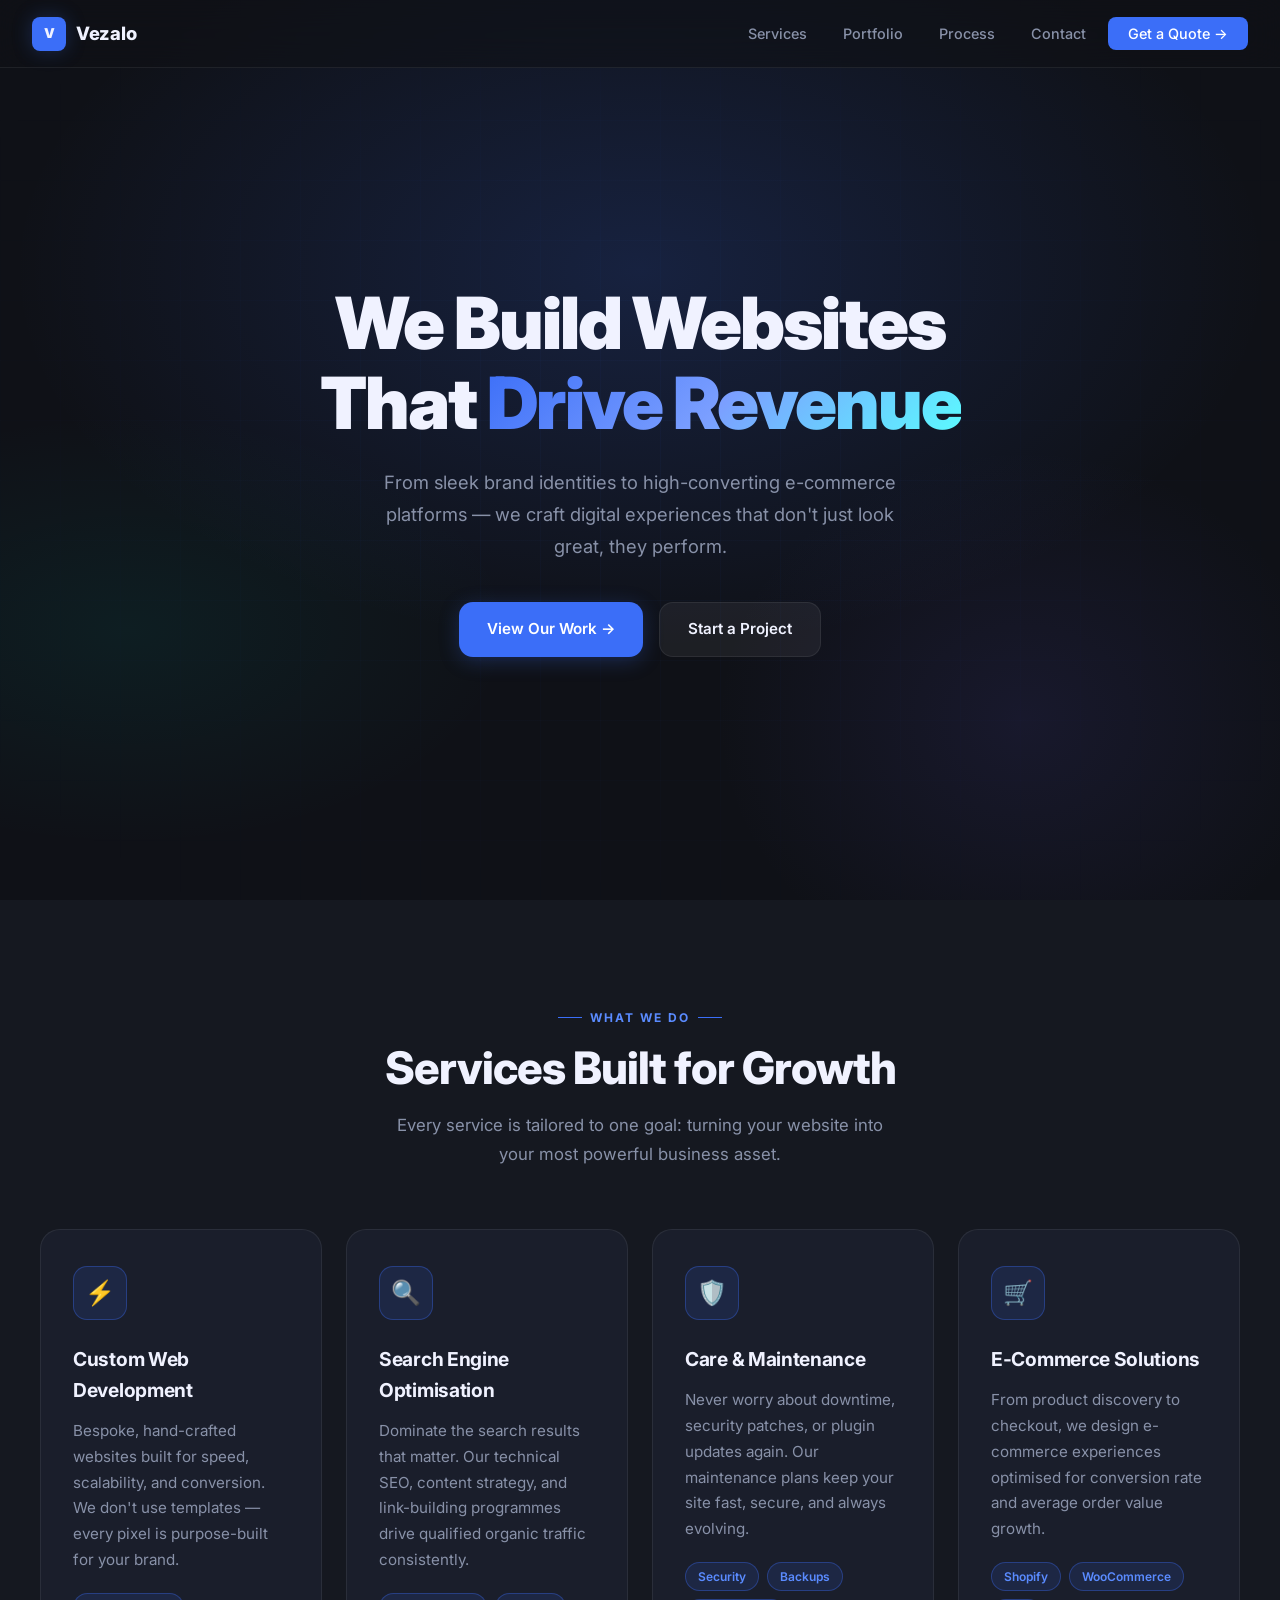
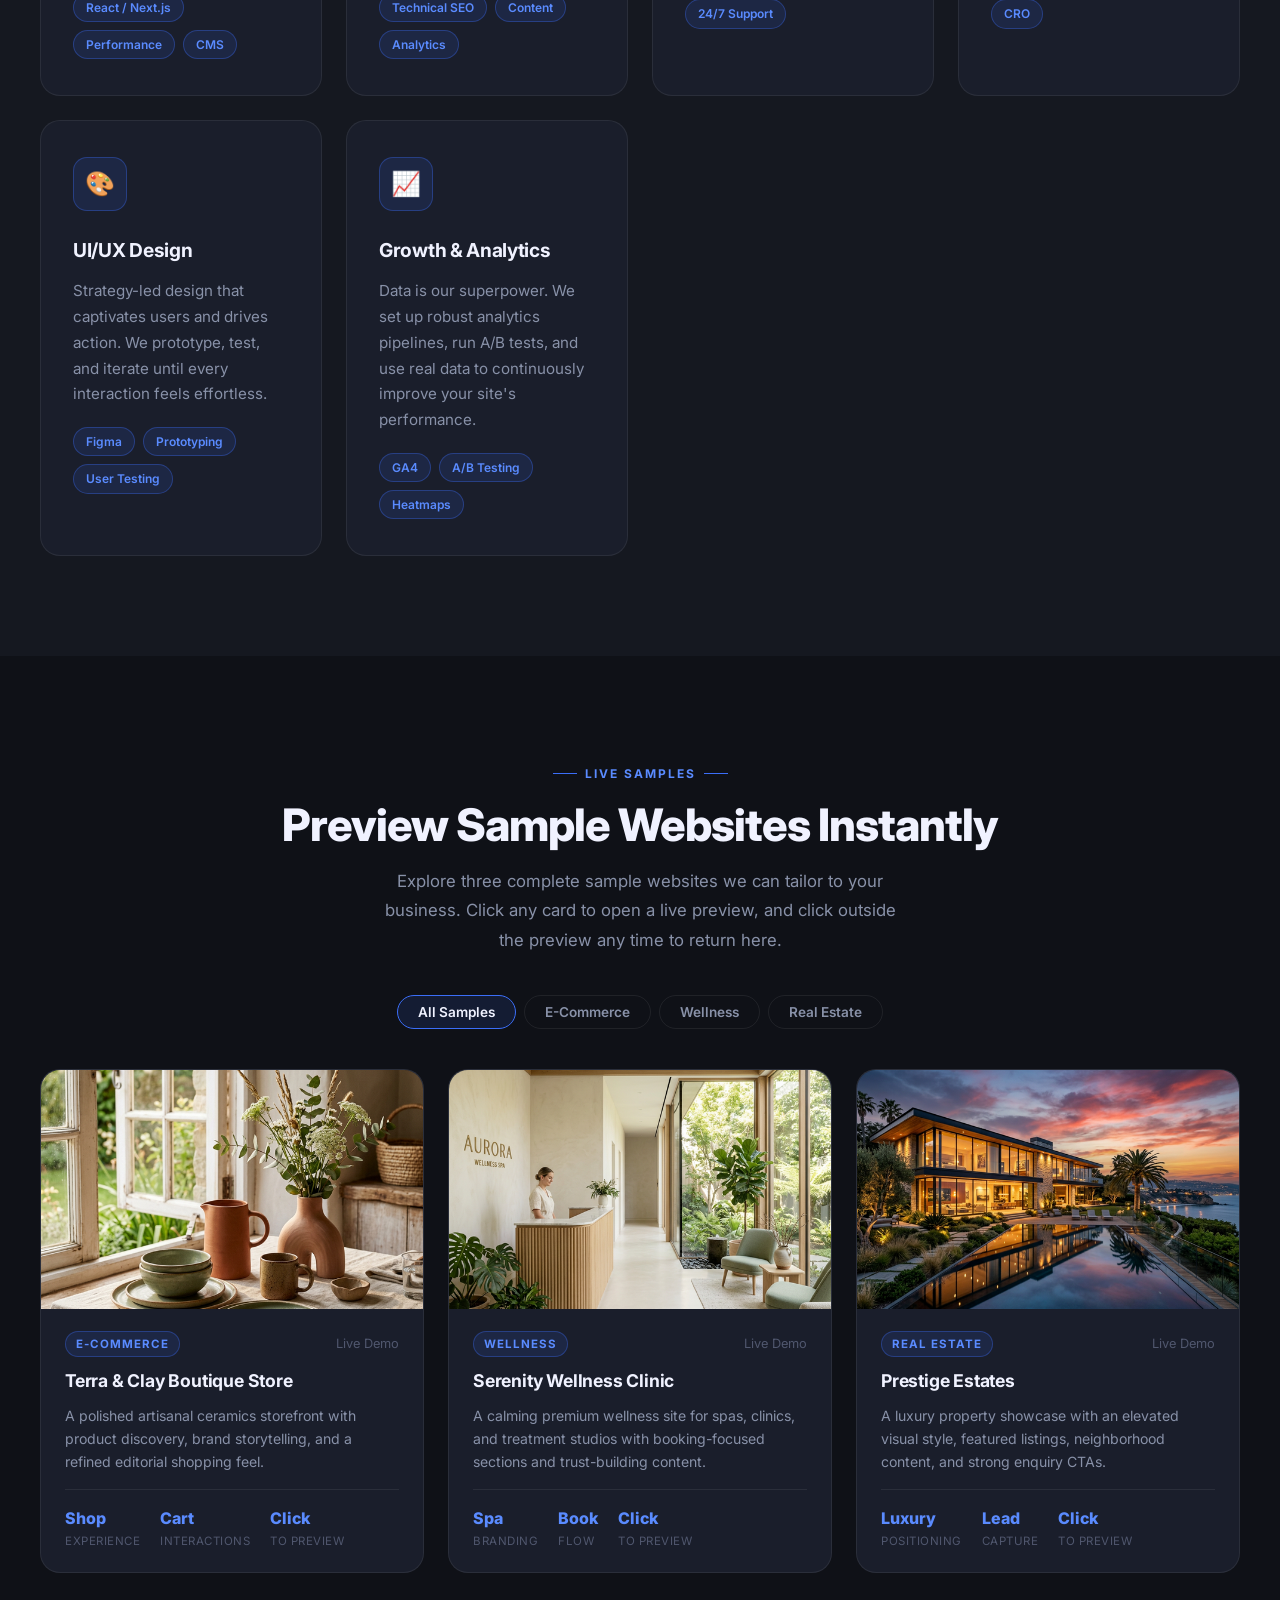
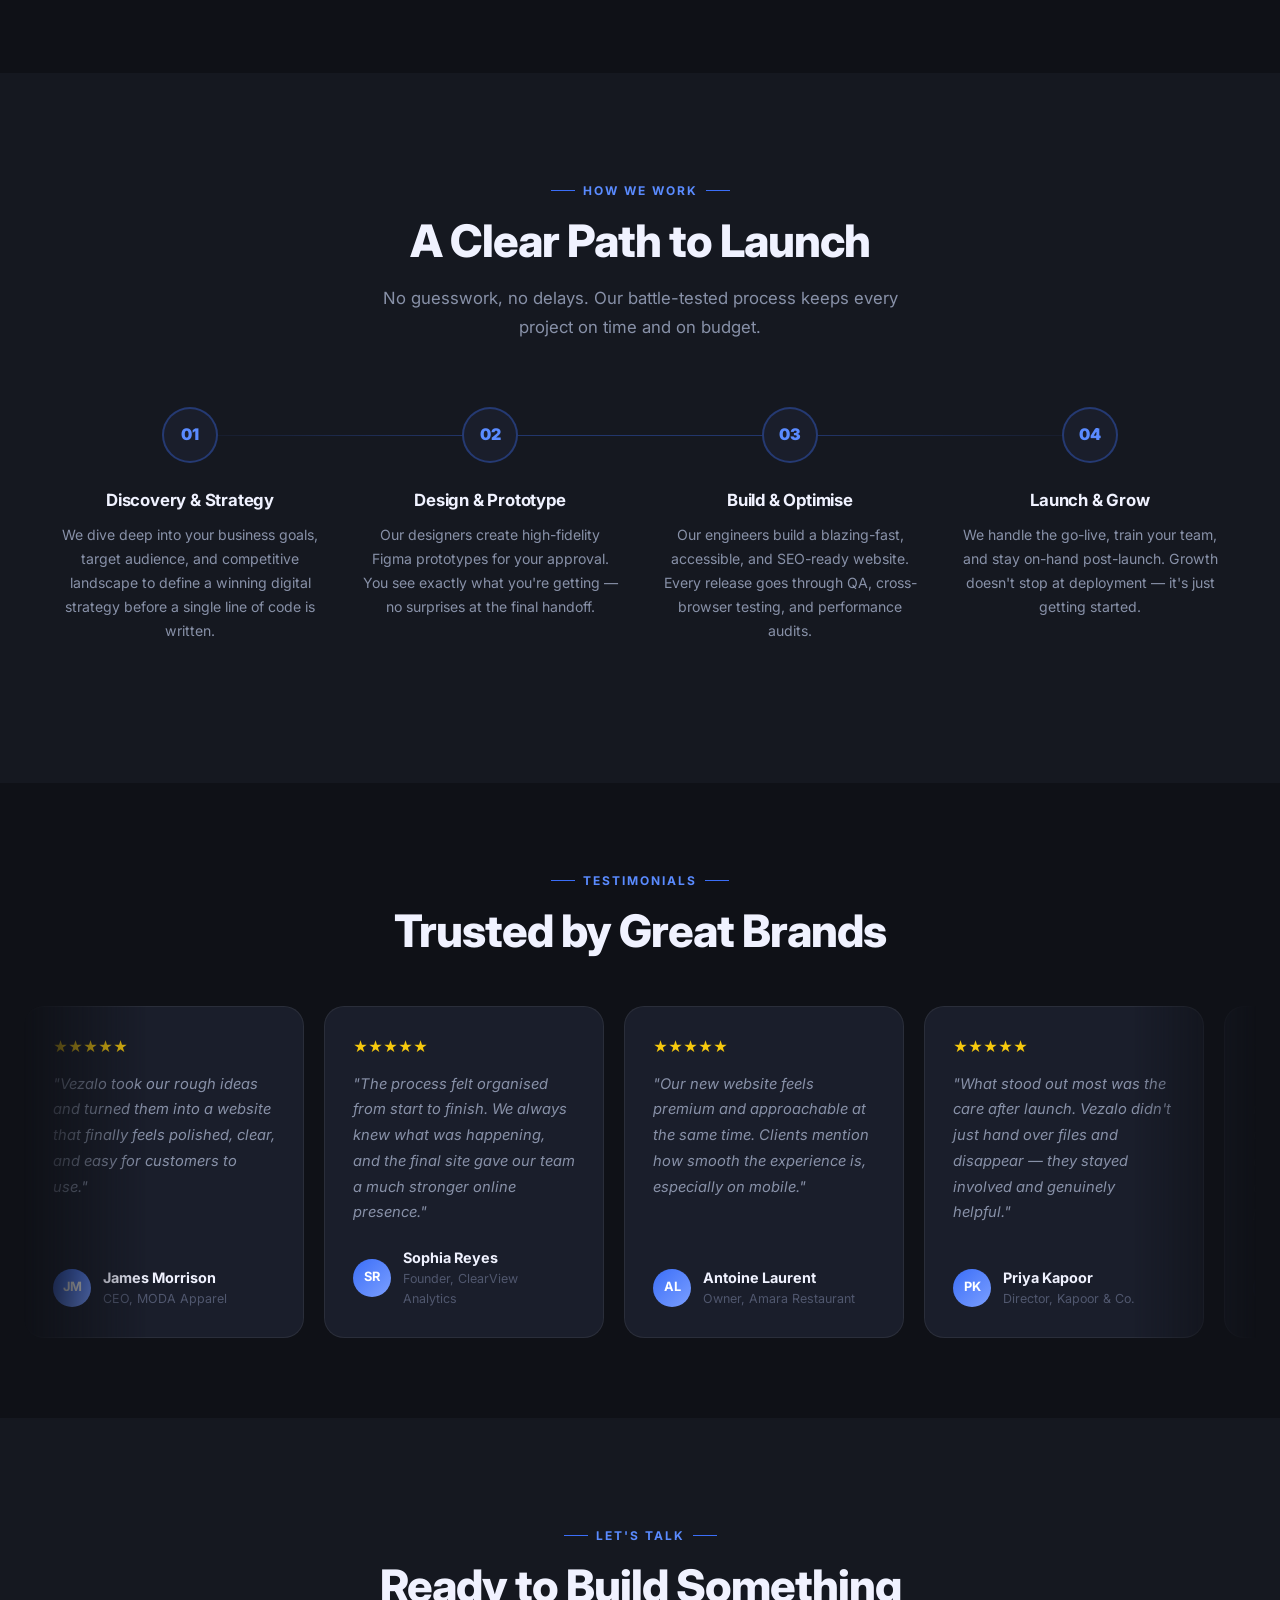
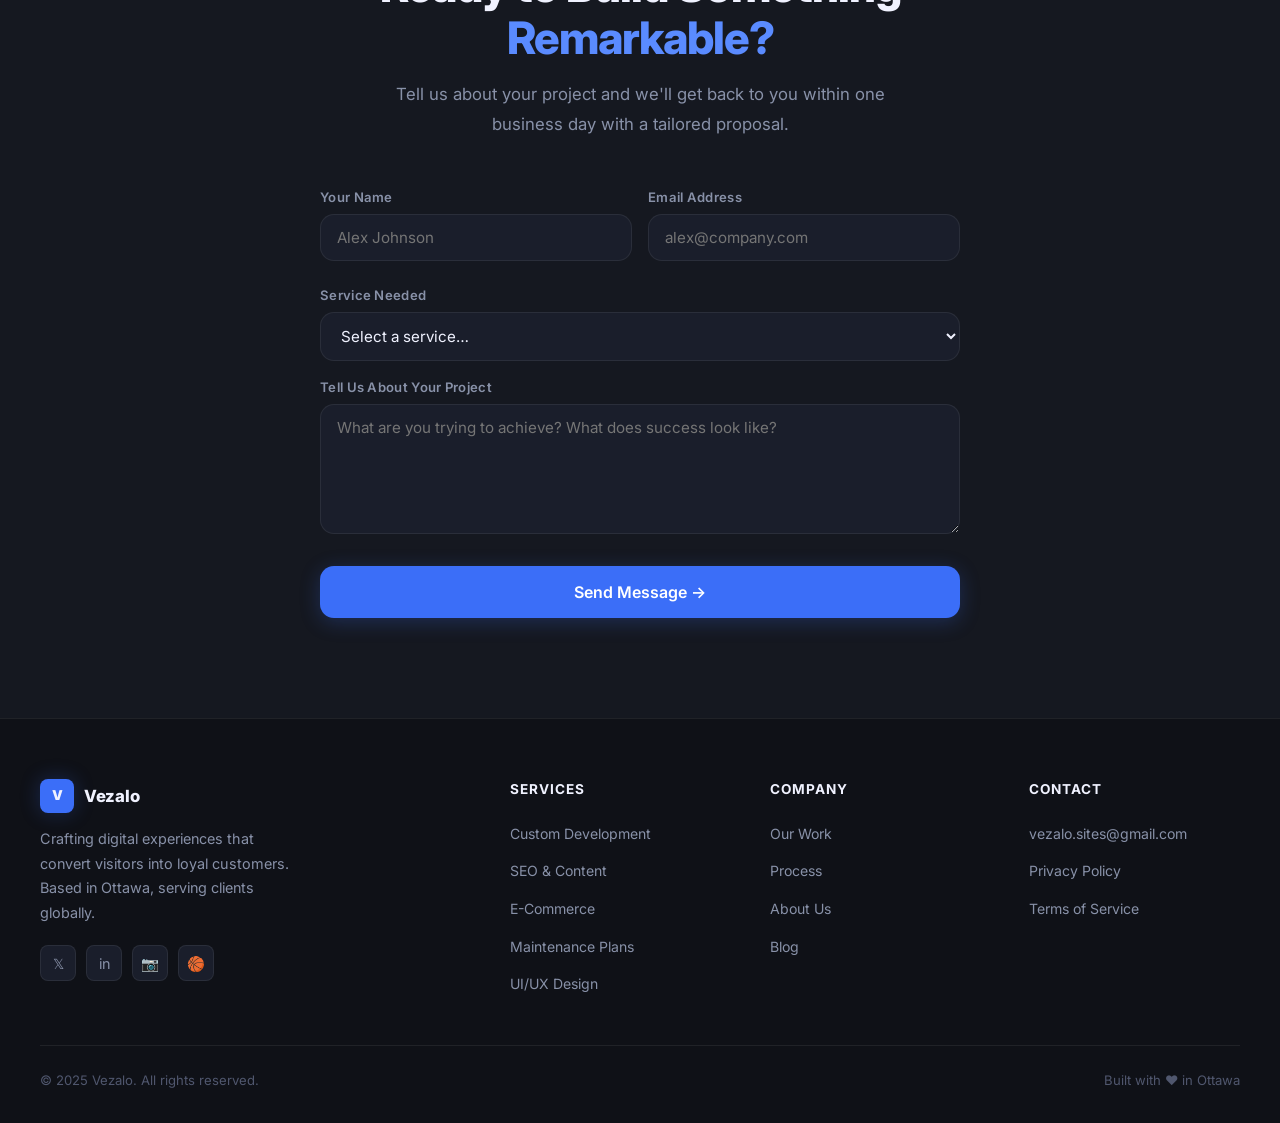
==== commit d6019f85: "feat: Update company location to Ottawa, revise contact information, and remove the 'Careers' link." ====
--- a/index.html
+++ b/index.html
@@ -549,7 +549,7 @@
           <div class="nav-logo-icon">V</div>
           <span>Vezalo</span>
         </a>
-        <p>Crafting digital experiences that convert visitors into loyal customers. Based in New York, serving clients
+        <p>Crafting digital experiences that convert visitors into loyal customers. Based in Ottawa, serving clients
           globally.</p>
         <div class="social-links">
           <a href="#" class="social-btn" aria-label="Twitter">𝕏</a>
@@ -576,7 +576,6 @@
           <li><a href="#portfolio">Our Work</a></li>
           <li><a href="#process">Process</a></li>
           <li><a href="#">About Us</a></li>
-          <li><a href="#">Careers</a></li>
           <li><a href="#">Blog</a></li>
         </ul>
       </div>
@@ -584,9 +583,7 @@
       <div class="footer-col">
         <h4>Contact</h4>
         <ul>
-          <li><a href="mailto:hello@vezalo.dev">hello@vezalo.dev</a></li>
-          <li><a href="tel:+12125551234">+1 (212) 555-1234</a></li>
-          <li><a href="#">Schedule a Call</a></li>
+          <li><a href="mailto:vezalo.sites@gmail.com">vezalo.sites@gmail.com</a></li>
           <li><a href="#">Privacy Policy</a></li>
           <li><a href="#">Terms of Service</a></li>
         </ul>
@@ -595,7 +592,7 @@
 
     <div class="footer-bottom">
       <span>© 2025 Vezalo. All rights reserved.</span>
-      <span>Built with ❤️ in New York</span>
+      <span>Built with ❤️ in Ottawa</span>
     </div>
   </footer>
 
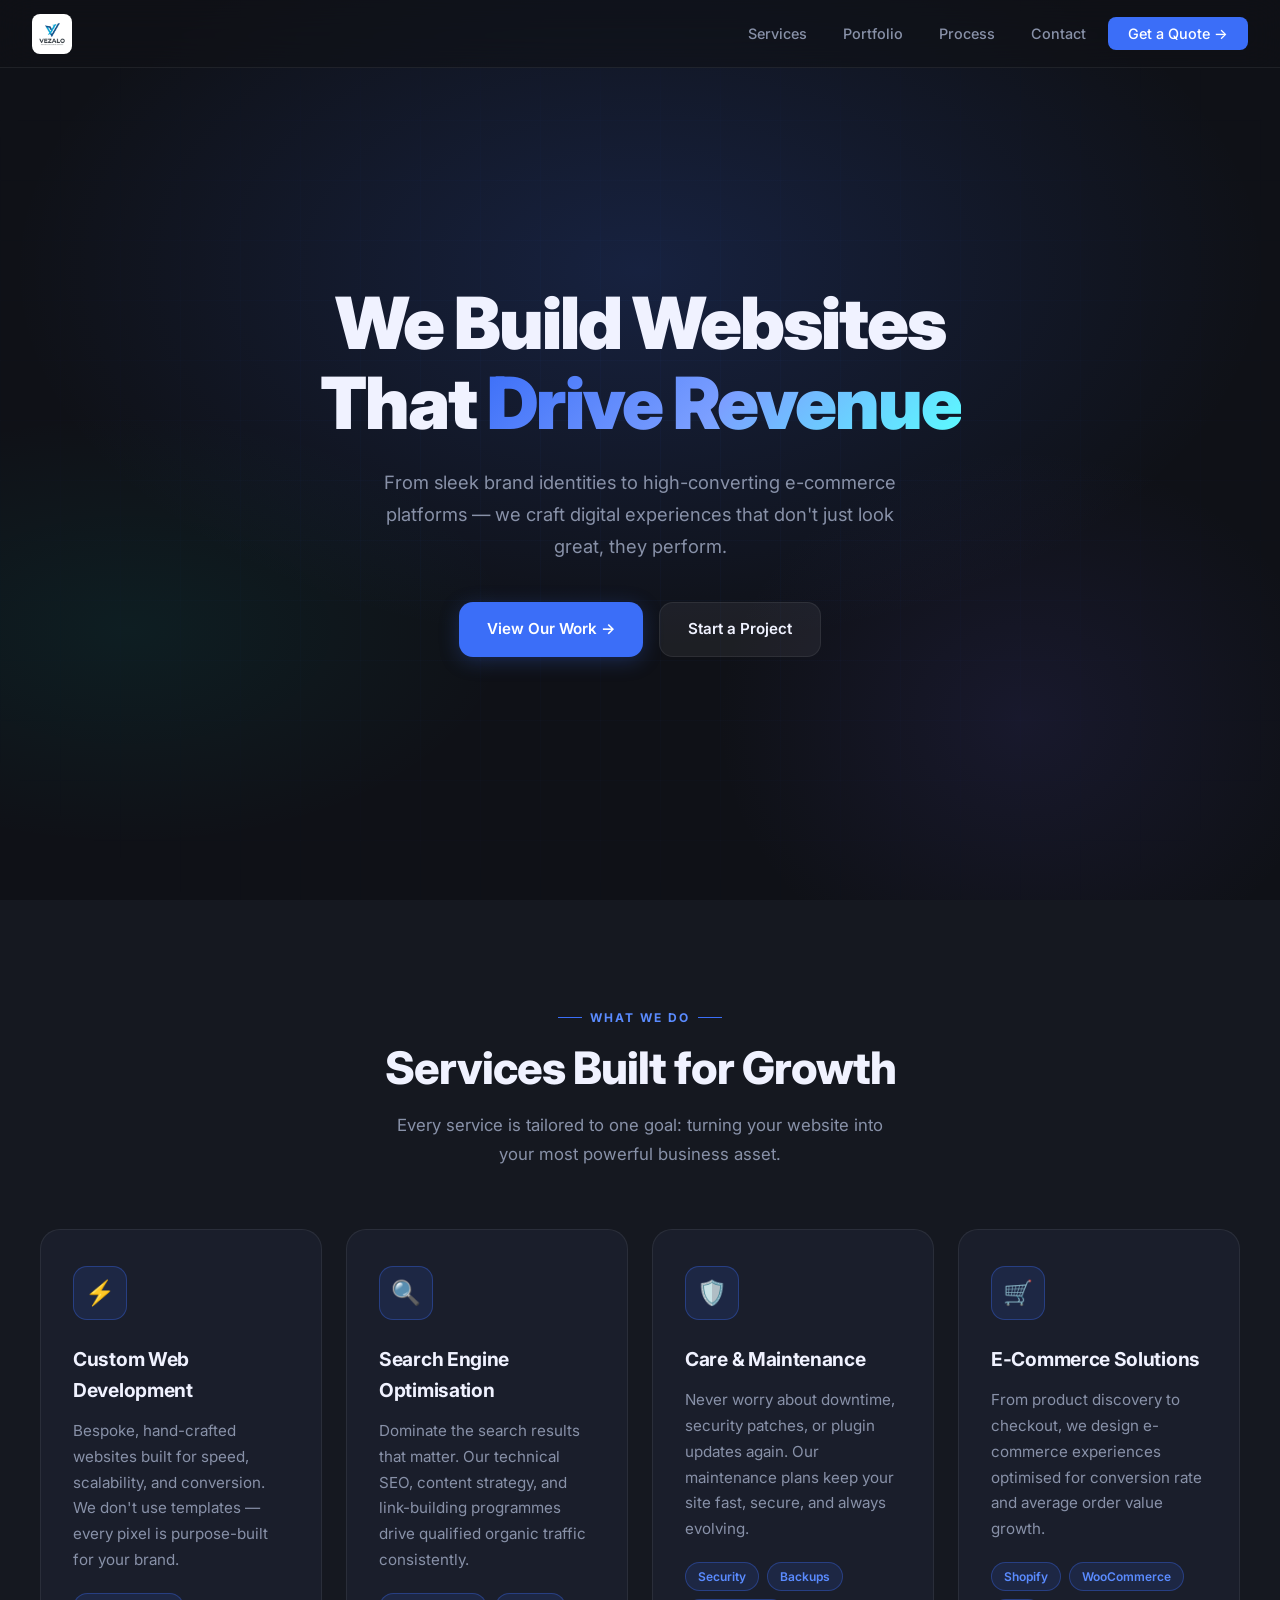
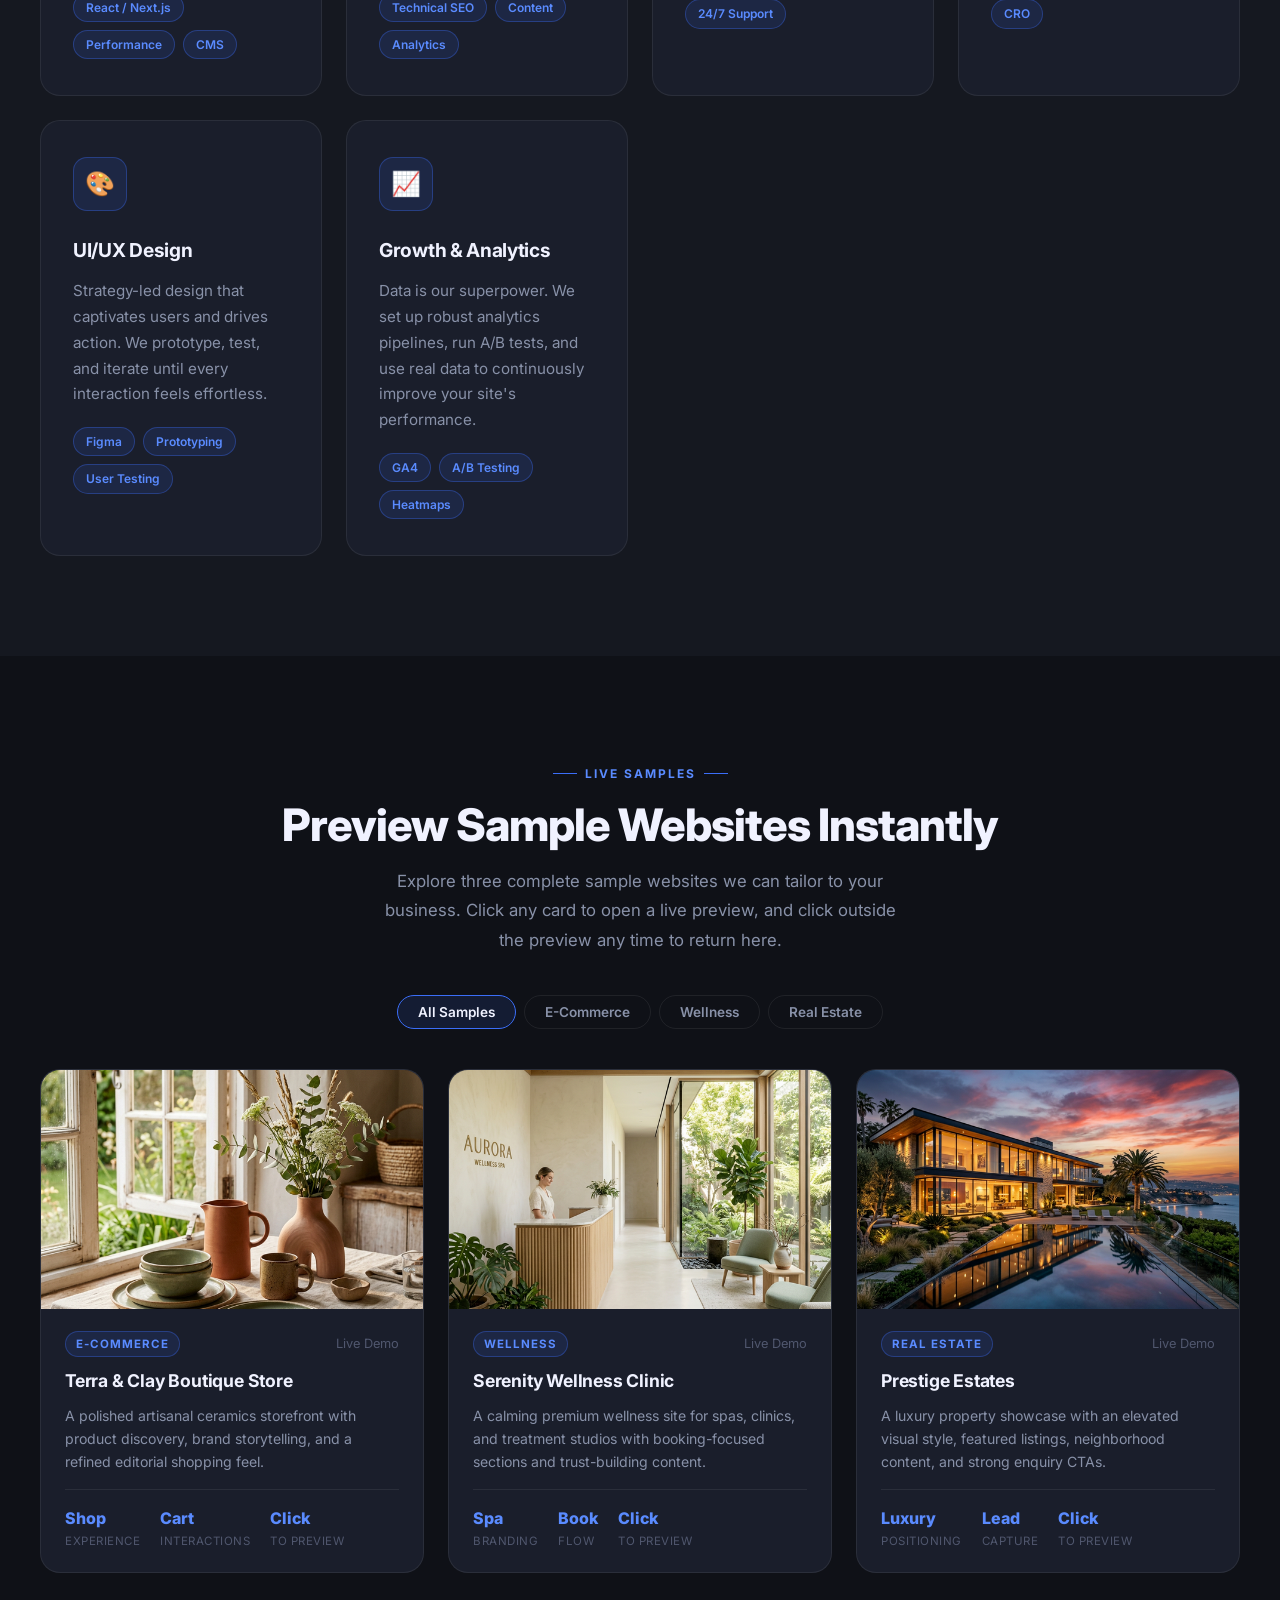
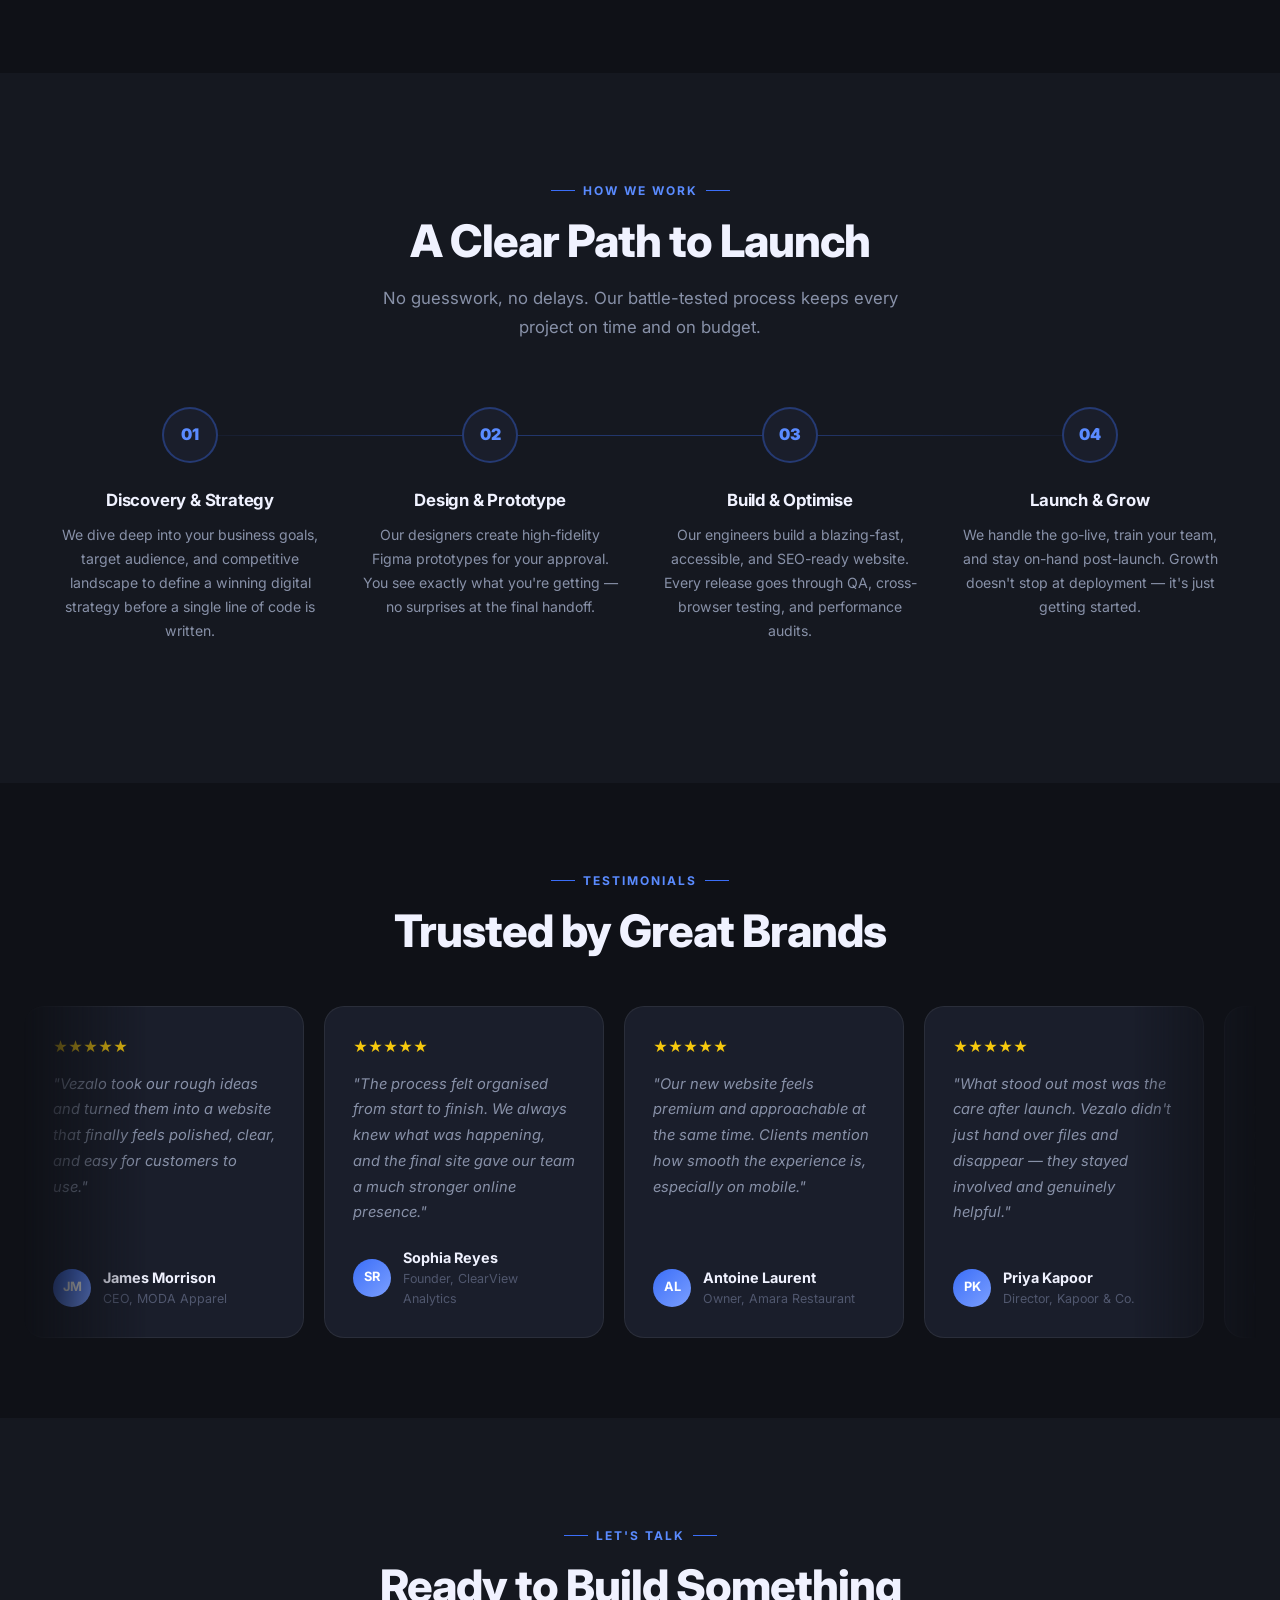
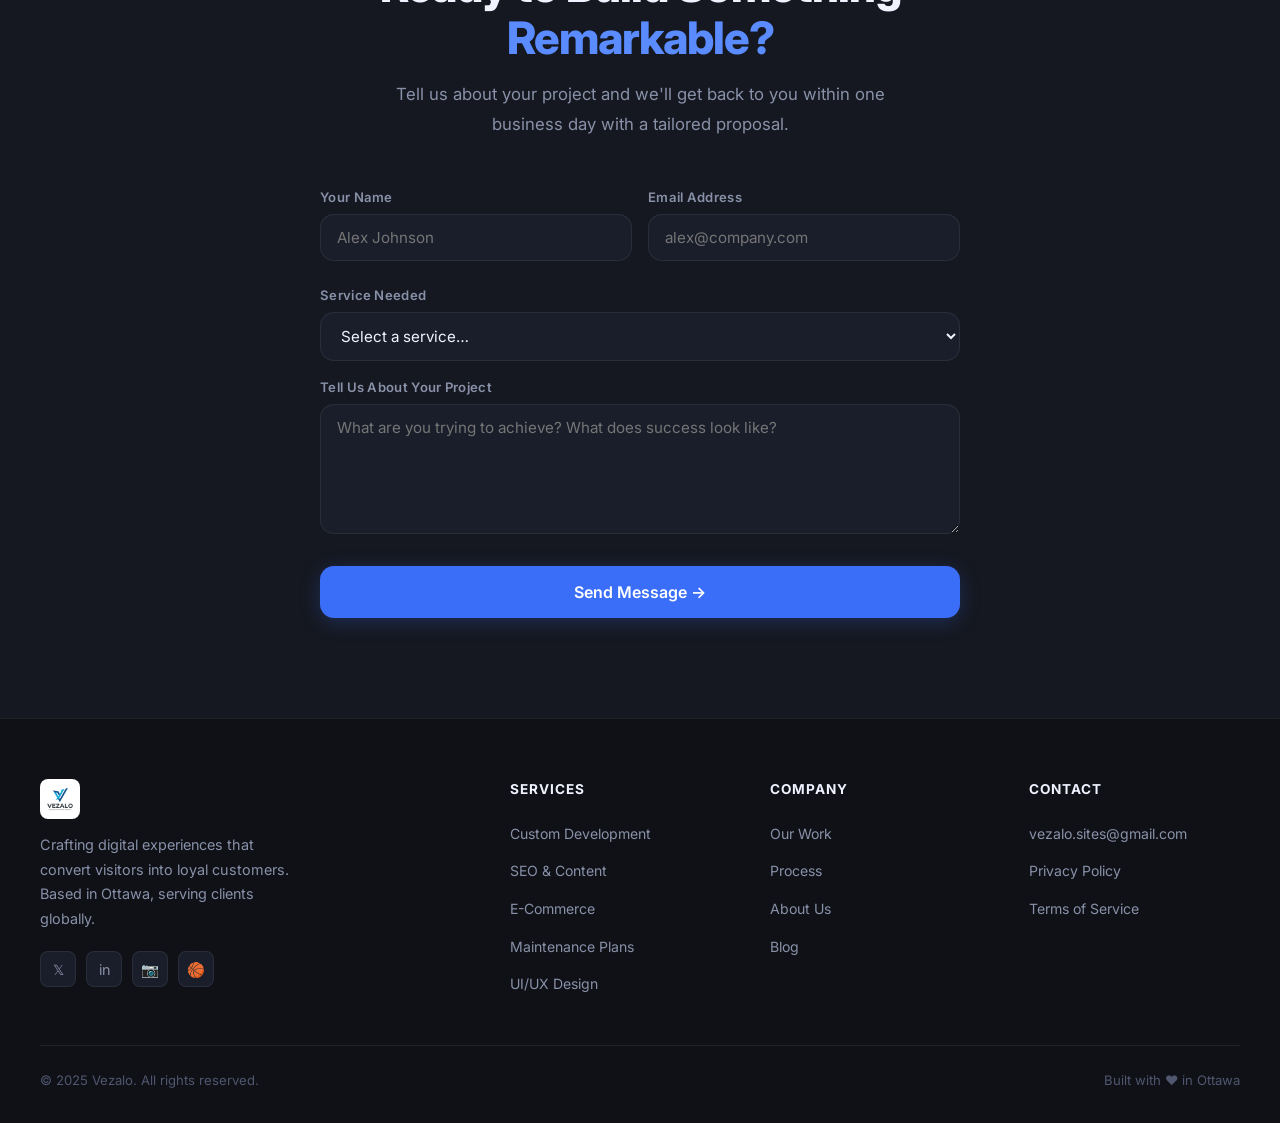
==== commit 21eb48d8: "logo update" ====
--- a/index.html
+++ b/index.html
@@ -18,8 +18,7 @@
   <!-- ===================== NAVIGATION ===================== -->
   <nav class="nav" id="nav" role="navigation" aria-label="Main navigation">
     <a href="#home" class="nav-logo" aria-label="Vezalo — Home">
-      <div class="nav-logo-icon">V</div>
-      <span>Vezalo</span>
+      <img src="assets/logo.png" alt="Vezalo Logo" class="nav-logo-img" />
     </a>
 
     <ul class="nav-links" role="menubar">
@@ -546,8 +545,7 @@
     <div class="footer-inner">
       <div class="footer-brand">
         <a href="#home" class="nav-logo" style="font-size:1.05rem;">
-          <div class="nav-logo-icon">V</div>
-          <span>Vezalo</span>
+          <img src="assets/logo.png" alt="Vezalo Logo" class="nav-logo-img" />
         </a>
         <p>Crafting digital experiences that convert visitors into loyal customers. Based in Ottawa, serving clients
           globally.</p>
--- a/styles.css
+++ b/styles.css
@@ -144,17 +144,11 @@
   letter-spacing: -0.3px;
 }
 
-.nav-logo-icon {
-  width: 34px;
-  height: 34px;
-  background: var(--accent);
+.nav-logo-img {
+  height: 40px;
+  width: auto;
   border-radius: var(--radius-sm);
-  display: flex;
-  align-items: center;
-  justify-content: center;
-  font-size: 0.85rem;
-  font-weight: 900;
-  box-shadow: 0 0 20px var(--accent-glow);
+  display: block;
 }
 
 .nav-links {
